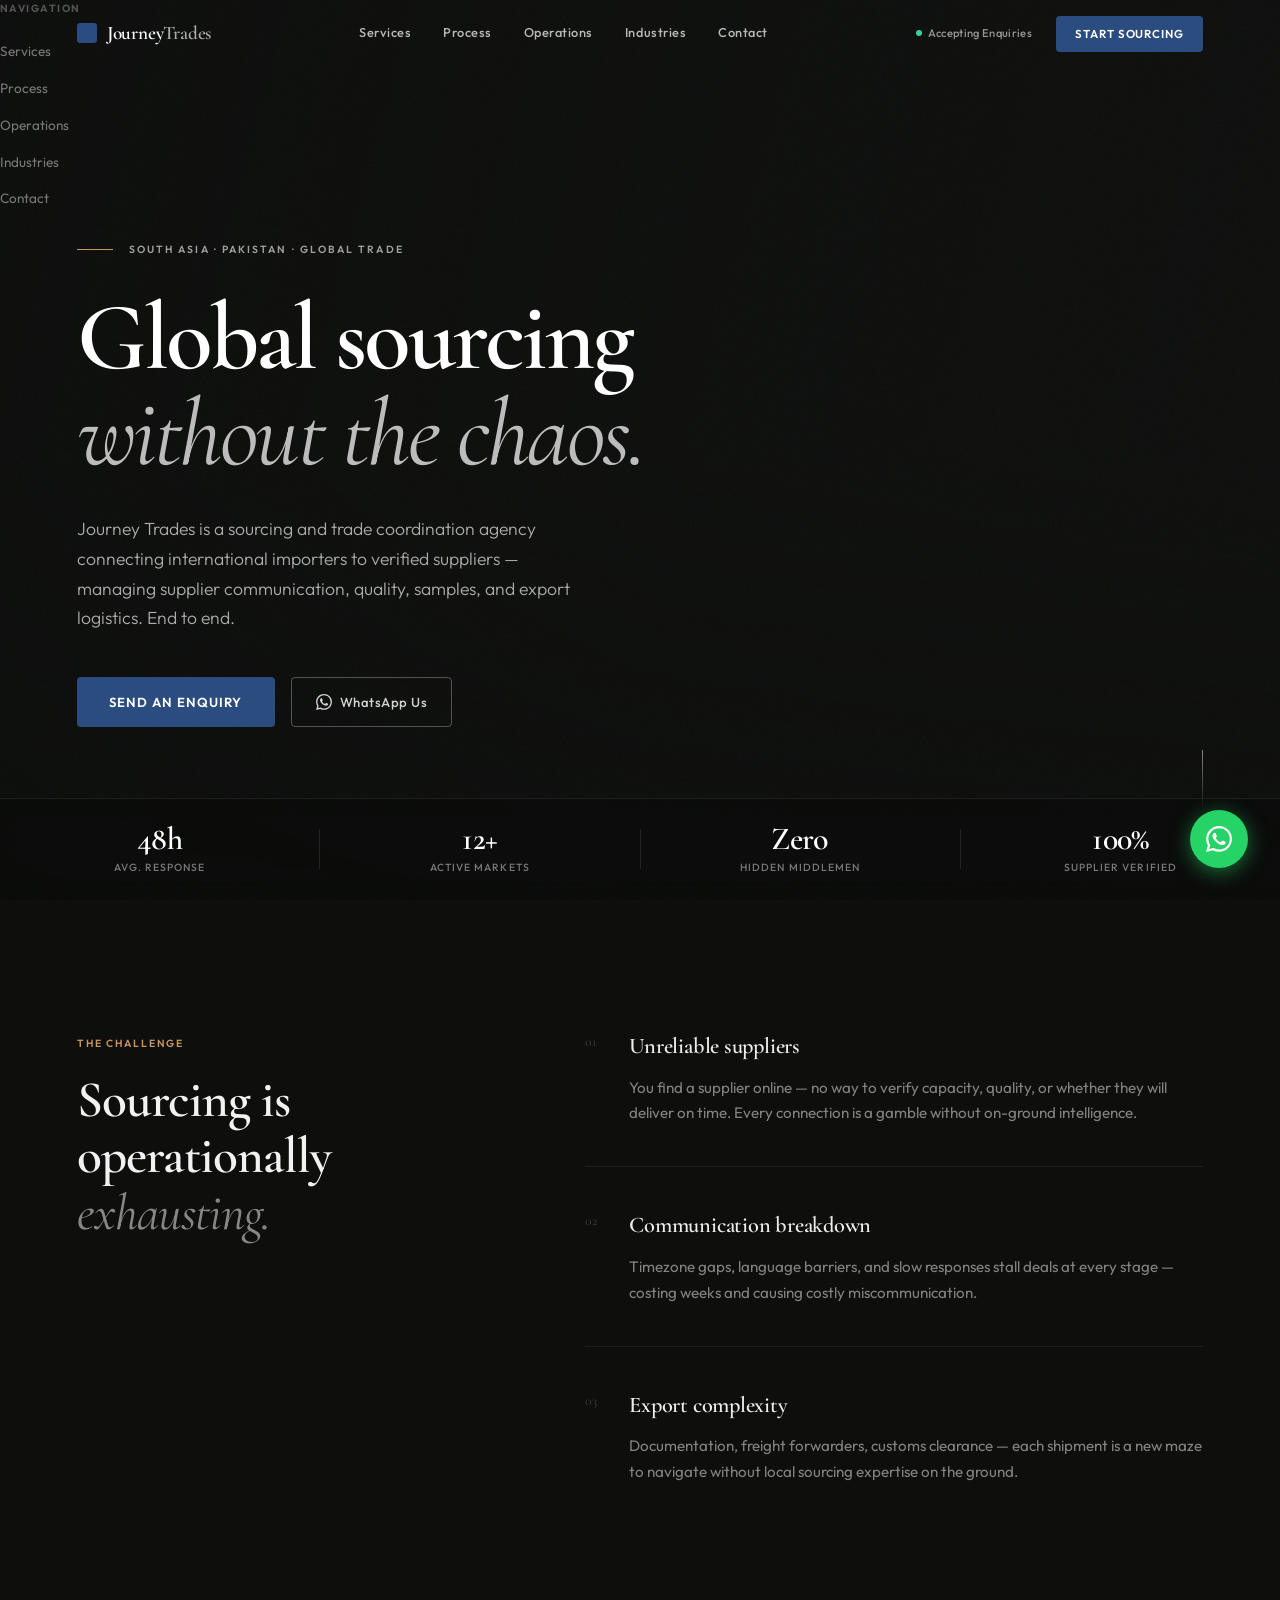
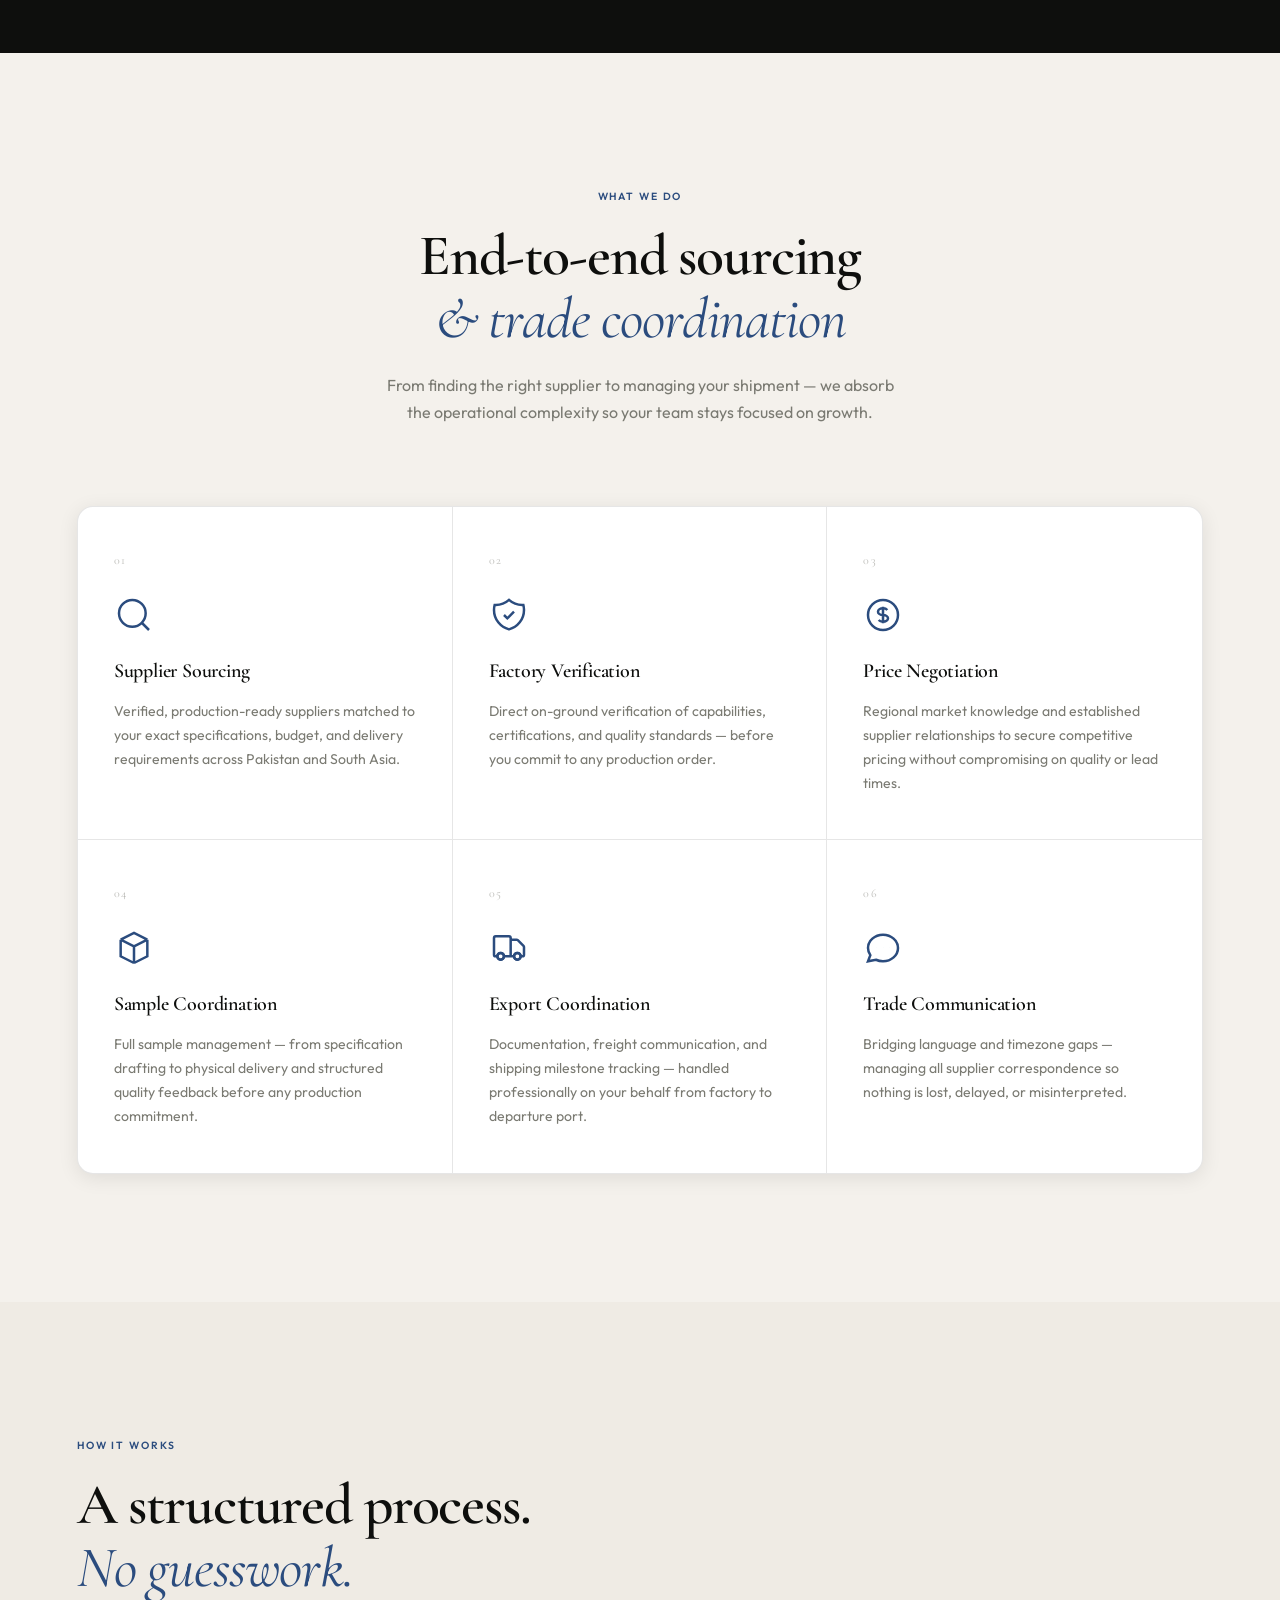
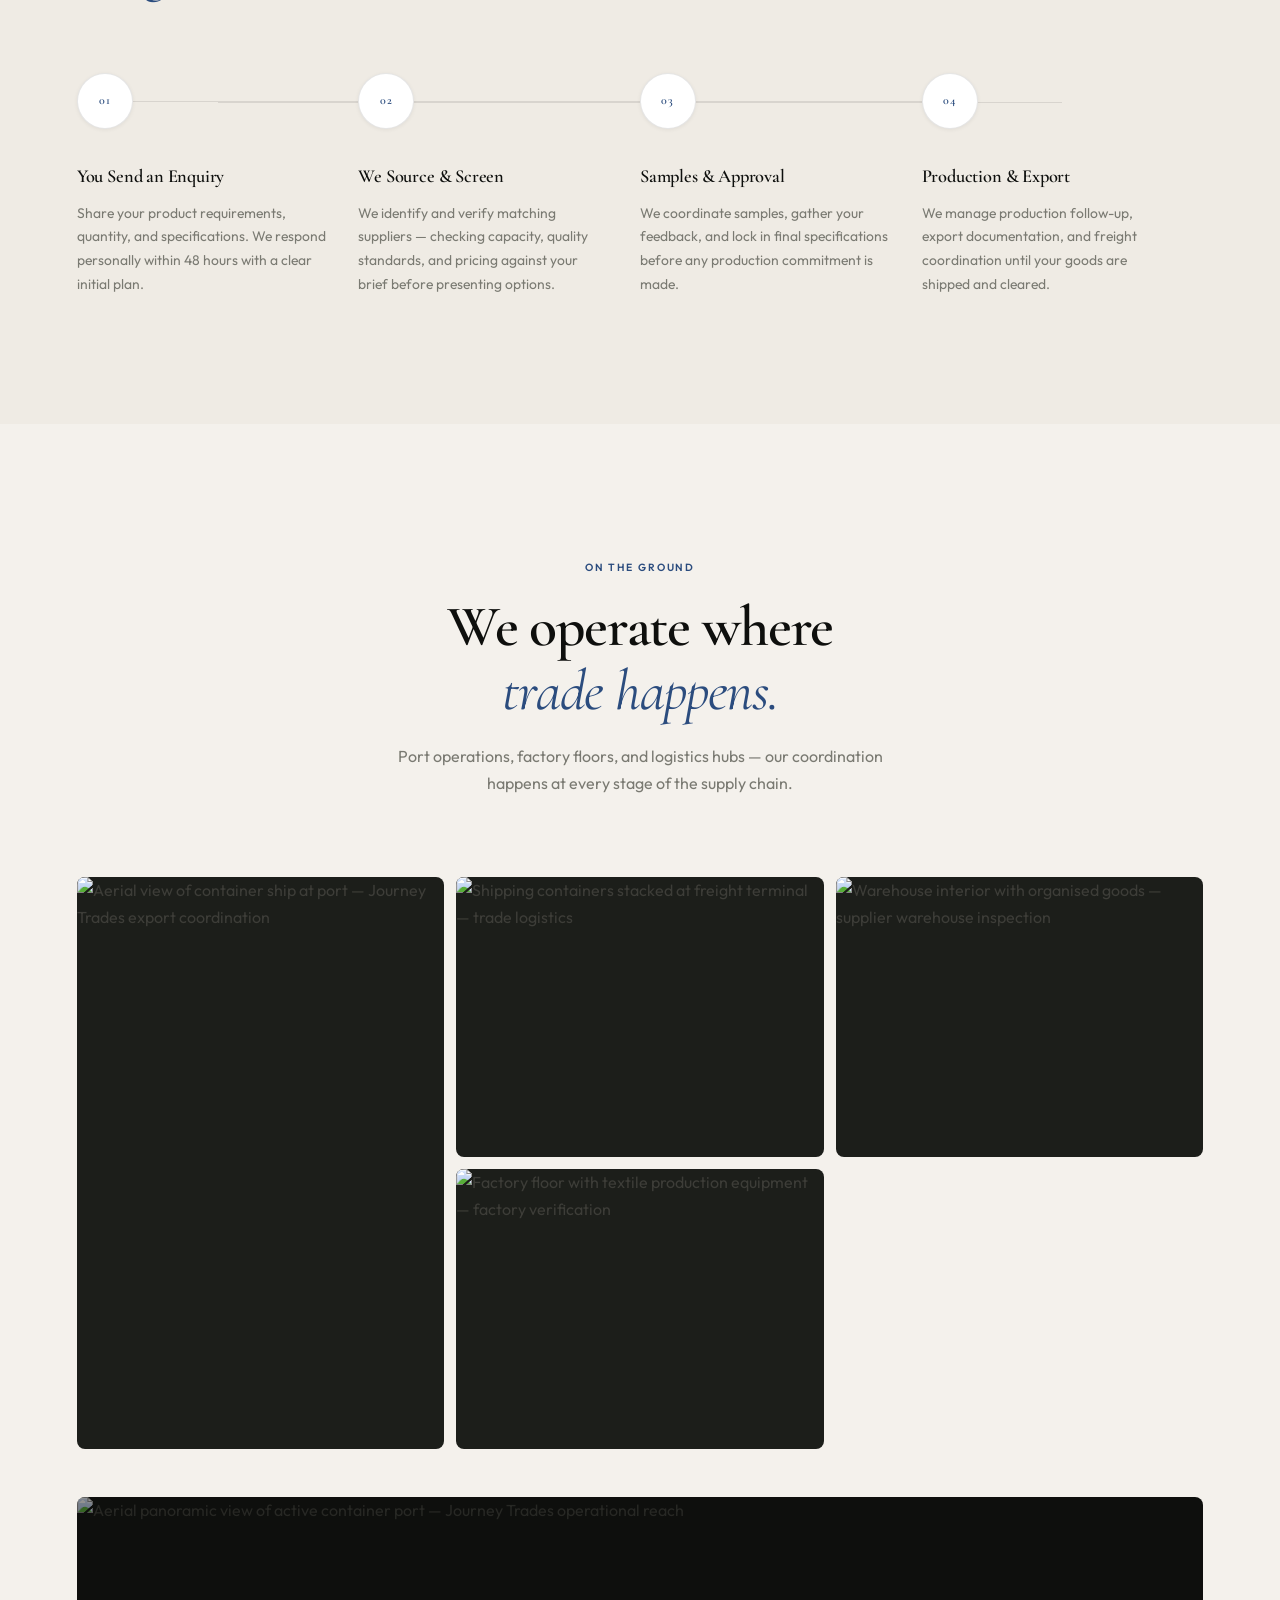
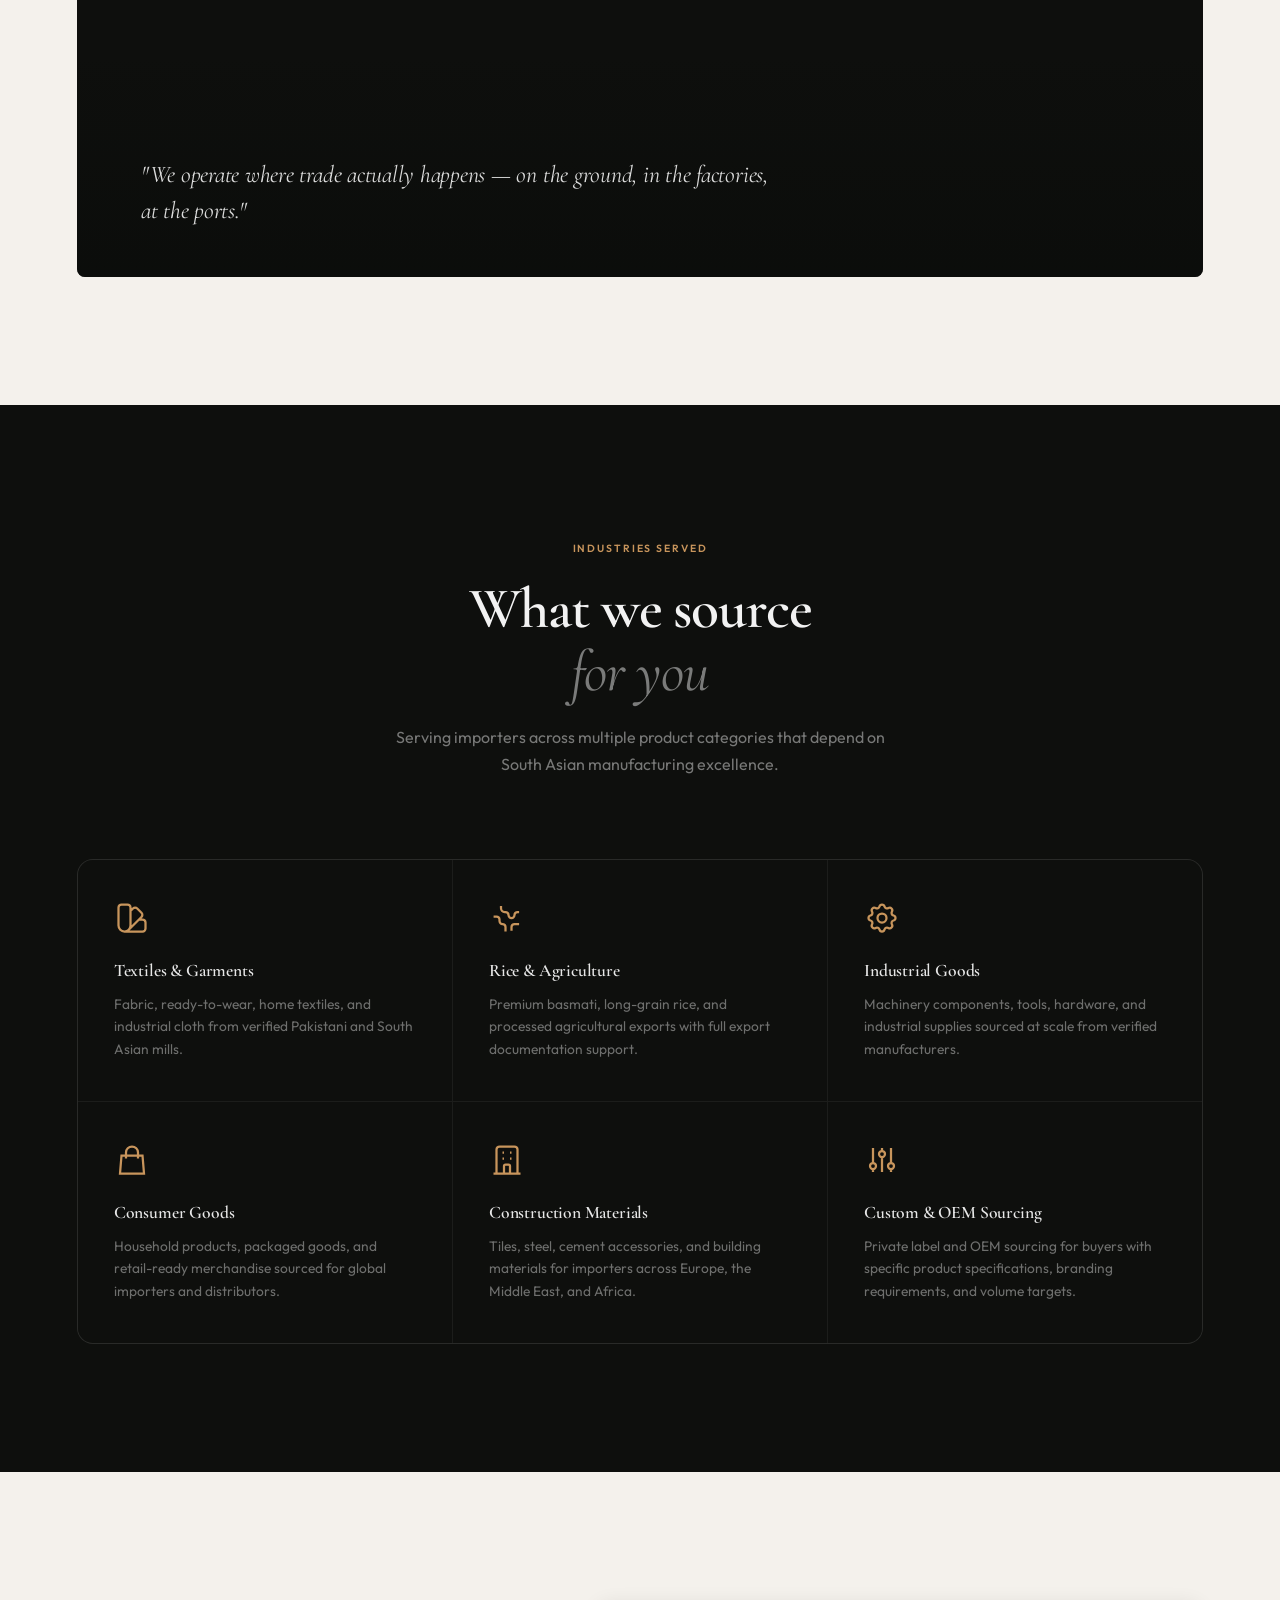
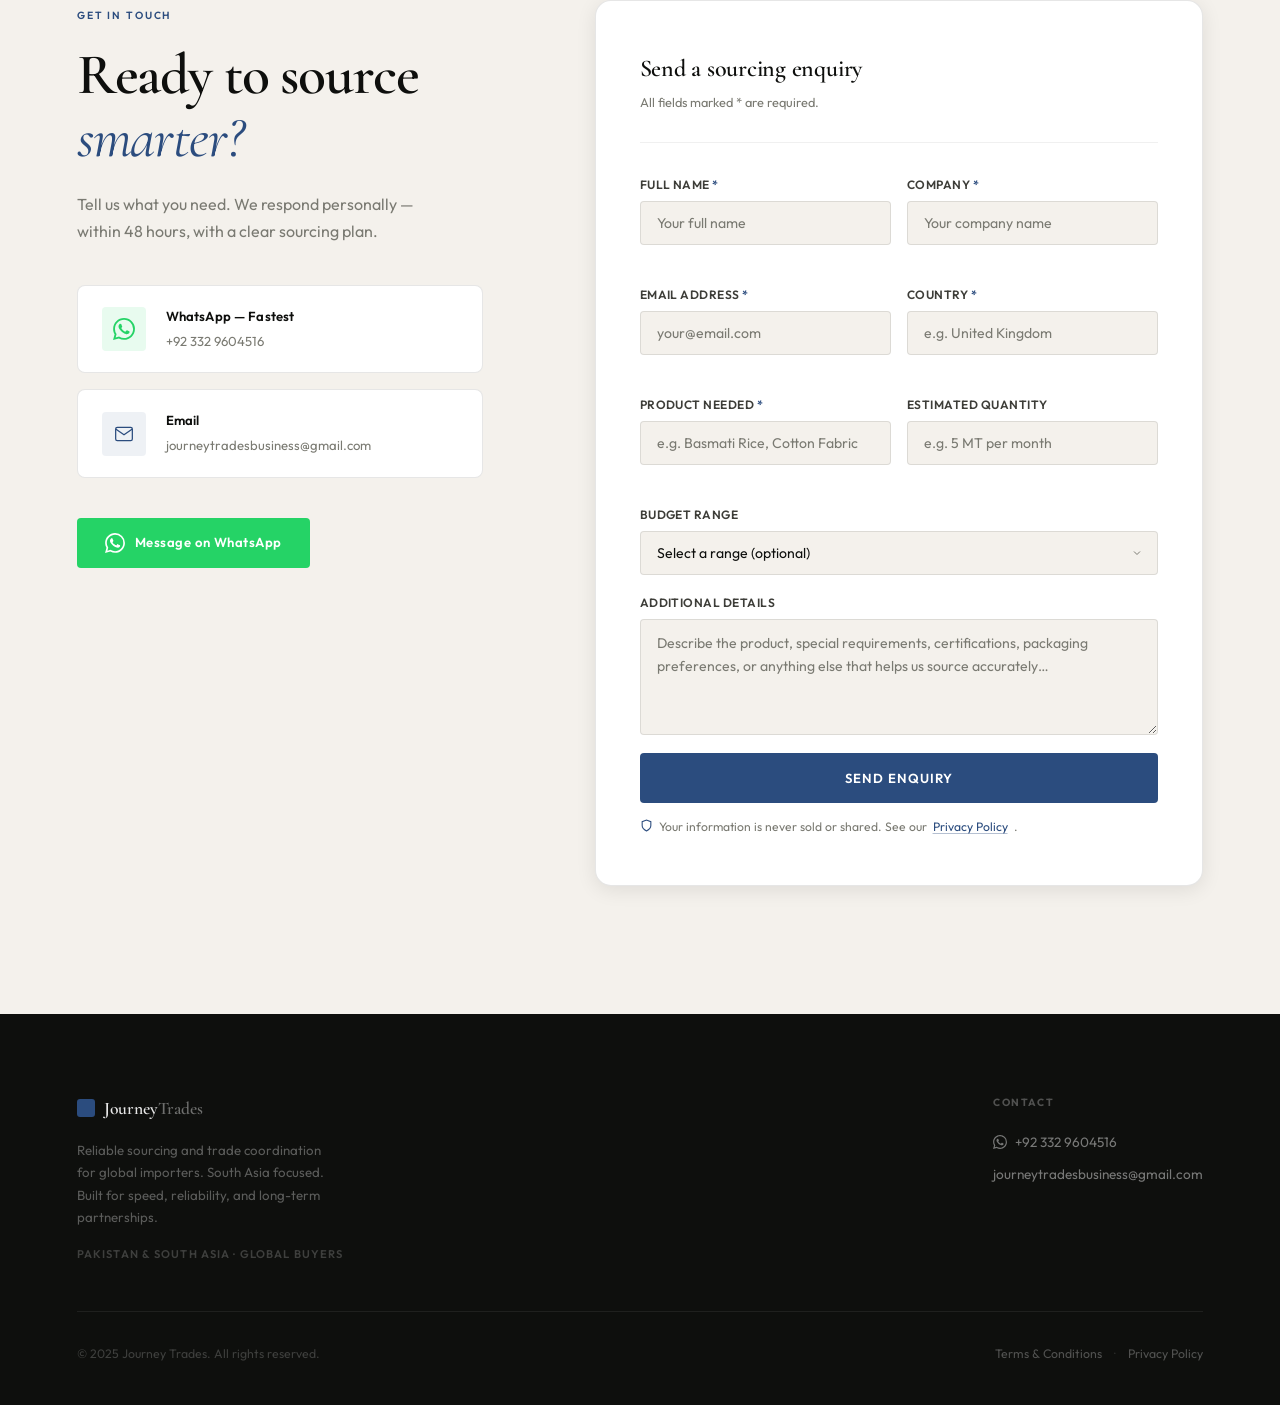
==== index.html @ 4850a446 "Add files via upload" ====
<!DOCTYPE html>
<html lang="en">
<head>
  <meta charset="UTF-8">
  <meta name="viewport" content="width=device-width, initial-scale=1.0">
  <title>Journey Trades — Sourcing Agency | Pakistan &amp; South Asia</title>
  <meta name="description" content="Journey Trades is a professional sourcing and trade coordination agency specialising in Pakistan and South Asia. We help global importers find verified suppliers, manage trade communication, coordinate samples, and handle export logistics — end to end.">
  <meta name="keywords" content="sourcing agency Pakistan, supplier verification South Asia, trade coordination, procurement support, export assistance, import sourcing, supplier sourcing, factory verification, Pakistan exports">
  <meta name="robots" content="index, follow, max-snippet:-1, max-image-preview:large">
  <meta name="author" content="Journey Trades">
  <link rel="canonical" href="https://journeytrades.com/">
  <link rel="icon" type="image/x-icon" href="./assets/favicon/favicon.ico">
  <link rel="icon" type="image/png" sizes="32x32" href="./assets/favicon/favicon-32x32.png">
  <link rel="icon" type="image/png" sizes="16x16" href="./assets/favicon/favicon-16x16.png">
  <link rel="apple-touch-icon" sizes="180x180" href="./assets/favicon/apple-touch-icon.png">
  <link rel="manifest" href="./assets/favicon/site.webmanifest">
  <meta name="theme-color" content="#0E0F0D">
  <meta property="og:type" content="website">
  <meta property="og:site_name" content="Journey Trades">
  <meta property="og:title" content="Journey Trades — Global Sourcing & Trade Coordination Agency">
  <meta property="og:description" content="Verified suppliers. Managed communication. Export coordination. Journey Trades handles the operational complexity of South Asia sourcing so your business stays focused.">
  <meta property="og:url" content="https://journeytrades.com/">
  <meta property="og:image" content="https://journeytrades.com/assets/images/og-image.jpg">
  <meta property="og:image:width" content="1200">
  <meta property="og:image:height" content="630">
  <meta property="og:image:alt" content="Journey Trades — Sourcing and Trade Coordination Agency">
  <meta property="og:locale" content="en_GB">
  <meta name="twitter:card" content="summary_large_image">
  <meta name="twitter:site" content="@journeytrades">
  <meta name="twitter:title" content="Journey Trades — Global Sourcing & Trade Coordination Agency">
  <meta name="twitter:description" content="Verified suppliers. Managed communication. Export coordination. We handle the sourcing complexity so you stay focused.">
  <meta name="twitter:image" content="https://journeytrades.com/assets/images/og-image.jpg">
  <meta name="twitter:image:alt" content="Journey Trades — Sourcing Agency">
  <link rel="preconnect" href="https://fonts.googleapis.com">
  <link rel="preconnect" href="https://fonts.gstatic.com" crossorigin>
  <link href="https://fonts.googleapis.com/css2?family=Cormorant+Garamond:ital,wght@0,400;0,500;0,600;0,700;1,400;1,500&family=Outfit:wght@300;400;500;600;700&display=swap" rel="stylesheet">
  <!-- ?v=2 bypasses Vercel CDN cache and all browser cache — REQUIRED after fixing CSS/JS -->
  <link rel="stylesheet" href="./style.css?v=2">

  <script type="application/ld+json">
  {
    "@context": "https://schema.org",
    "@graph": [
      {
        "@type": "Organization",
        "@id": "https://journeytrades.com/#organization",
        "name": "Journey Trades",
        "alternateName": "Journey Trades Sourcing Agency",
        "url": "https://journeytrades.com",
        "logo": {
          "@type": "ImageObject",
          "url": "https://journeytrades.com/assets/favicon/android-chrome-512x512.png",
          "width": 512,
          "height": 512
        },
        "description": "Journey Trades is a professional sourcing and trade coordination agency based in Pakistan, helping international importers connect with verified suppliers across South Asia. We manage supplier communication, sample coordination, price negotiation, and export logistics.",
        "email": "journeytradesbusiness@gmail.com",
        "telephone": "+923329604516",
        "contactPoint": [
          {
            "@type": "ContactPoint",
            "telephone": "+923329604516",
            "contactType": "customer service",
            "availableLanguage": ["English", "Urdu"],
            "contactOption": "WhatsApp"
          },
          {
            "@type": "ContactPoint",
            "email": "journeytradesbusiness@gmail.com",
            "contactType": "customer service",
            "availableLanguage": ["English"]
          }
        ],
        "areaServed": [
          { "@type": "Country", "name": "Pakistan" },
          { "@type": "AdministrativeArea", "name": "South Asia" },
          { "@type": "AdministrativeArea", "name": "Global" }
        ],
        "sameAs": []
      },
      {
        "@type": "ProfessionalService",
        "@id": "https://journeytrades.com/#business",
        "name": "Journey Trades",
        "url": "https://journeytrades.com",
        "description": "Sourcing and trade coordination agency specialising in Pakistan and South Asia supplier connections for international importers.",
        "priceRange": "Contact for pricing",
        "email": "journeytradesbusiness@gmail.com",
        "telephone": "+923329604516",
        "parentOrganization": { "@id": "https://journeytrades.com/#organization" },
        "hasOfferCatalog": {
          "@type": "OfferCatalog",
          "name": "Sourcing & Trade Coordination Services",
          "itemListElement": [
            { "@type": "Offer", "itemOffered": { "@type": "Service", "name": "Supplier Sourcing", "description": "Identifying and connecting clients with verified, production-ready suppliers in South Asia matched to exact specifications, budget, and delivery requirements." } },
            { "@type": "Offer", "itemOffered": { "@type": "Service", "name": "Factory Verification", "description": "Direct on-ground verification of supplier capabilities, certifications, and quality standards before clients commit to a purchase." } },
            { "@type": "Offer", "itemOffered": { "@type": "Service", "name": "Price Negotiation", "description": "Regional market knowledge and supplier relationships to secure competitive pricing without compromising quality." } },
            { "@type": "Offer", "itemOffered": { "@type": "Service", "name": "Sample Coordination", "description": "Full sample management from specification drafting to physical delivery and quality feedback." } },
            { "@type": "Offer", "itemOffered": { "@type": "Service", "name": "Export Coordination", "description": "Documentation, freight communication, and shipping milestone tracking handled on behalf of clients." } },
            { "@type": "Offer", "itemOffered": { "@type": "Service", "name": "Trade Communication Management", "description": "Bridging language and timezone gaps by managing all supplier communication so nothing is lost or delayed." } }
          ]
        }
      },
      {
        "@type": "WebSite",
        "@id": "https://journeytrades.com/#website",
        "name": "Journey Trades",
        "url": "https://journeytrades.com",
        "description": "Journey Trades — Sourcing and trade coordination agency for global importers. Pakistan and South Asia specialist.",
        "publisher": { "@id": "https://journeytrades.com/#organization" },
        "inLanguage": "en-GB",
        "potentialAction": { "@type": "SearchAction", "target": "https://journeytrades.com/#contact" }
      }
    ]
  }
  </script>

</head>
<body>

<nav id="main-nav" role="navigation" aria-label="Main navigation">
  <div class="nav-inner">
    <a href="./" class="nav-logo" aria-label="Journey Trades — home">
      <div class="nav-logo-mark" aria-hidden="true"></div>
      <span class="nav-logo-text">Journey<em>Trades</em></span>
    </a>
    <ul class="nav-links" role="list">
      <li><a href="#services">Services</a></li>
      <li><a href="#process">Process</a></li>
      <li><a href="#operations">Operations</a></li>
      <li><a href="#industries">Industries</a></li>
      <li><a href="#contact">Contact</a></li>
    </ul>
    <div class="nav-right">
      <span class="nav-badge" aria-hidden="true">
        <span class="nav-badge-dot"></span>
        Accepting Enquiries
      </span>
      <a href="#contact" class="nav-cta">Start Sourcing</a>
    </div>
    <button type="button" class="hamburger" id="hamburger" aria-label="Toggle navigation menu" aria-expanded="false" aria-controls="mobile-nav">
      <span></span>
      <span></span>
    </button>
  </div>
</nav>

<div class="mobile-nav" id="mobile-nav" aria-hidden="true" role="dialog" aria-label="Mobile navigation menu">
  <div class="mobile-nav-inner">
    <a href="#services">Services</a>
    <a href="#process">Process</a>
    <a href="#operations">Operations</a>
    <a href="#industries">Industries</a>
    <a href="#contact">Contact</a>
    <a href="#contact" class="mobile-nav-cta">Start Sourcing →</a>
  </div>
</div>


<section class="hero" id="hero" aria-label="Journey Trades — Global Sourcing Agency">
  <div class="hero-slideshow" aria-hidden="true">
    <div class="hero-slide active" data-src="./assets/images/hero-port.jpg"></div>
    <div class="hero-slide" data-src="./assets/images/hero-containers.jpg"></div>
    <div class="hero-slide" data-src="./assets/images/hero-factory.jpg"></div>
  </div>
  <div class="hero-overlay" aria-hidden="true"></div>
  <div class="hero-grain" aria-hidden="true"></div>
  <div class="hero-content">
    <div class="hero-eyebrow">
      <span class="hero-eyebrow-line" aria-hidden="true"></span>
      <span>South Asia · Pakistan · Global Trade</span>
    </div>
    <h1 class="hero-heading">
      Global sourcing<br>
      <em>without the chaos.</em>
    </h1>
    <p class="hero-sub">
      Journey Trades is a sourcing and trade coordination agency connecting international importers to verified suppliers — managing supplier communication, quality, samples, and export logistics. End to end.
    </p>
    <div class="hero-actions">
      <a href="#contact" class="btn-primary">Send an Enquiry</a>
      <a href="https://wa.me/923329604516" class="btn-ghost" target="_blank" rel="noopener noreferrer" aria-label="Contact Journey Trades on WhatsApp">
        <svg width="16" height="16" viewBox="0 0 24 24" fill="currentColor" aria-hidden="true"><path d="M17.472 14.382c-.297-.149-1.758-.867-2.03-.967-.273-.099-.471-.148-.67.15-.197.297-.767.966-.94 1.164-.173.199-.347.223-.644.075-.297-.15-1.255-.463-2.39-1.475-.883-.788-1.48-1.761-1.653-2.059-.173-.297-.018-.458.13-.606.134-.133.298-.347.446-.52.149-.174.198-.298.298-.497.099-.198.05-.371-.025-.52-.075-.149-.669-1.612-.916-2.207-.242-.579-.487-.5-.669-.51-.173-.008-.371-.01-.57-.01-.198 0-.52.074-.792.372-.272.297-1.04 1.016-1.04 2.479 0 1.462 1.065 2.875 1.213 3.074.149.198 2.096 3.2 5.077 4.487.709.306 1.262.489 1.694.625.712.227 1.36.195 1.871.118.571-.085 1.758-.719 2.006-1.413.248-.694.248-1.289.173-1.413-.074-.124-.272-.198-.57-.347m-5.421 7.403h-.004a9.87 9.87 0 01-5.031-1.378l-.361-.214-3.741.982.998-3.648-.235-.374a9.86 9.86 0 01-1.51-5.26c.001-5.45 4.436-9.884 9.888-9.884 2.64 0 5.122 1.03 6.988 2.898a9.825 9.825 0 012.893 6.994c-.003 5.45-4.437 9.884-9.885 9.884m8.413-18.297A11.815 11.815 0 0012.05 0C5.495 0 .16 5.335.157 11.892c0 2.096.547 4.142 1.588 5.945L.057 24l6.305-1.654a11.882 11.882 0 005.683 1.448h.005c6.554 0 11.89-5.335 11.893-11.893a11.821 11.821 0 00-3.48-8.413z"/></svg>
        WhatsApp Us
      </a>
    </div>
  </div>
  <div class="hero-metrics" aria-label="Key performance indicators">
    <div class="hero-metric">
      <span class="hero-metric-num">48h</span>
      <span class="hero-metric-label">Avg. Response</span>
    </div>
    <div class="hero-metric-div" aria-hidden="true"></div>
    <div class="hero-metric">
      <span class="hero-metric-num">12+</span>
      <span class="hero-metric-label">Active Markets</span>
    </div>
    <div class="hero-metric-div" aria-hidden="true"></div>
    <div class="hero-metric">
      <span class="hero-metric-num">Zero</span>
      <span class="hero-metric-label">Hidden Middlemen</span>
    </div>
    <div class="hero-metric-div" aria-hidden="true"></div>
    <div class="hero-metric">
      <span class="hero-metric-num">100%</span>
      <span class="hero-metric-label">Supplier Verified</span>
    </div>
  </div>
  <div class="hero-scroll" aria-hidden="true">
    <span class="hero-scroll-line"></span>
  </div>
</section>


<section class="problem" id="problem" aria-labelledby="problem-heading">
  <div class="problem-inner">
    <div class="problem-left reveal">
      <span class="section-tag">The Challenge</span>
      <h2 id="problem-heading" class="section-heading">Sourcing is<br>operationally<br><em>exhausting.</em></h2>
    </div>
    <div class="problem-right">
      <div class="problem-item reveal">
        <div class="problem-num" aria-hidden="true">01</div>
        <div class="problem-text">
          <h3>Unreliable suppliers</h3>
          <p>You find a supplier online — no way to verify capacity, quality, or whether they will deliver on time. Every connection is a gamble without on-ground intelligence.</p>
        </div>
      </div>
      <div class="problem-item reveal">
        <div class="problem-num" aria-hidden="true">02</div>
        <div class="problem-text">
          <h3>Communication breakdown</h3>
          <p>Timezone gaps, language barriers, and slow responses stall deals at every stage — costing weeks and causing costly miscommunication.</p>
        </div>
      </div>
      <div class="problem-item reveal">
        <div class="problem-num" aria-hidden="true">03</div>
        <div class="problem-text">
          <h3>Export complexity</h3>
          <p>Documentation, freight forwarders, customs clearance — each shipment is a new maze to navigate without local sourcing expertise on the ground.</p>
        </div>
      </div>
    </div>
  </div>
</section>


<section class="services" id="services" aria-labelledby="services-heading">
  <div class="section-head reveal">
    <span class="section-tag">What We Do</span>
    <h2 id="services-heading" class="section-heading">End-to-end sourcing<br><em>&amp; trade coordination</em></h2>
    <p class="section-sub">From finding the right supplier to managing your shipment — we absorb the operational complexity so your team stays focused on growth.</p>
  </div>
  <div class="services-grid">
    <article class="service-card reveal">
      <div class="service-card-num" aria-hidden="true">01</div>
      <div class="service-icon" aria-hidden="true"><svg viewBox="0 0 24 24" fill="none" stroke="currentColor" stroke-width="1.5" aria-hidden="true"><circle cx="11" cy="11" r="8"/><path d="m21 21-4.35-4.35"/></svg></div>
      <h3>Supplier Sourcing</h3>
      <p>Verified, production-ready suppliers matched to your exact specifications, budget, and delivery requirements across Pakistan and South Asia.</p>
    </article>
    <article class="service-card reveal">
      <div class="service-card-num" aria-hidden="true">02</div>
      <div class="service-icon" aria-hidden="true"><svg viewBox="0 0 24 24" fill="none" stroke="currentColor" stroke-width="1.5" aria-hidden="true"><path d="M9 12l2 2 4-4m5.618-4.016A11.955 11.955 0 0112 2.944a11.955 11.955 0 01-8.618 3.04A12.02 12.02 0 003 9c0 5.591 3.824 10.29 9 11.622 5.176-1.332 9-6.03 9-11.622 0-1.042-.133-2.052-.382-3.016z"/></svg></div>
      <h3>Factory Verification</h3>
      <p>Direct on-ground verification of capabilities, certifications, and quality standards — before you commit to any production order.</p>
    </article>
    <article class="service-card reveal">
      <div class="service-card-num" aria-hidden="true">03</div>
      <div class="service-icon" aria-hidden="true"><svg viewBox="0 0 24 24" fill="none" stroke="currentColor" stroke-width="1.5" aria-hidden="true"><path d="M12 8c-1.657 0-3 .895-3 2s1.343 2 3 2 3 .895 3 2-1.343 2-3 2m0-8c1.11 0 2.08.402 2.599 1M12 8V7m0 1v8m0 0v1m0-1c-1.11 0-2.08-.402-2.599-1M21 12a9 9 0 11-18 0 9 9 0 0118 0z"/></svg></div>
      <h3>Price Negotiation</h3>
      <p>Regional market knowledge and established supplier relationships to secure competitive pricing without compromising on quality or lead times.</p>
    </article>
    <article class="service-card reveal">
      <div class="service-card-num" aria-hidden="true">04</div>
      <div class="service-icon" aria-hidden="true"><svg viewBox="0 0 24 24" fill="none" stroke="currentColor" stroke-width="1.5" aria-hidden="true"><path d="M20 7l-8-4-8 4m16 0l-8 4m8-4v10l-8 4m0-10L4 7m8 4v10M4 7v10l8 4"/></svg></div>
      <h3>Sample Coordination</h3>
      <p>Full sample management — from specification drafting to physical delivery and structured quality feedback before any production commitment.</p>
    </article>
    <article class="service-card reveal">
      <div class="service-card-num" aria-hidden="true">05</div>
      <div class="service-icon" aria-hidden="true"><svg viewBox="0 0 24 24" fill="none" stroke="currentColor" stroke-width="1.5" aria-hidden="true"><path d="M9 17a2 2 0 11-4 0 2 2 0 014 0zM19 17a2 2 0 11-4 0 2 2 0 014 0z"/><path d="M13 16V6a1 1 0 00-1-1H4a1 1 0 00-1 1v10a1 1 0 001 1h1m8-1a1 1 0 01-1 1H9m4-1V8a1 1 0 011-1h2.586a1 1 0 01.707.293l3.414 3.414a1 1 0 01.293.707V16a1 1 0 01-1 1h-1m-6-1a1 1 0 001 1h1M5 17a2 2 0 104 0m-4 0a2 2 0 114 0m6 0a2 2 0 104 0m-4 0a2 2 0 114 0"/></svg></div>
      <h3>Export Coordination</h3>
      <p>Documentation, freight communication, and shipping milestone tracking — handled professionally on your behalf from factory to departure port.</p>
    </article>
    <article class="service-card reveal">
      <div class="service-card-num" aria-hidden="true">06</div>
      <div class="service-icon" aria-hidden="true"><svg viewBox="0 0 24 24" fill="none" stroke="currentColor" stroke-width="1.5" aria-hidden="true"><path d="M8 12h.01M12 12h.01M16 12h.01M21 12c0 4.418-4.03 8-9 8a9.863 9.863 0 01-4.255-.949L3 20l1.395-3.72C3.512 15.042 3 13.574 3 12c0-4.418 4.03-8 9-8s9 3.582 9 8z"/></svg></div>
      <h3>Trade Communication</h3>
      <p>Bridging language and timezone gaps — managing all supplier correspondence so nothing is lost, delayed, or misinterpreted.</p>
    </article>
  </div>
</section>


<section class="process" id="process" aria-labelledby="process-heading">
  <div class="process-inner">
    <div class="section-head reveal">
      <span class="section-tag">How It Works</span>
      <h2 id="process-heading" class="section-heading">A structured process.<br><em>No guesswork.</em></h2>
    </div>
    <div class="process-steps">
      <div class="process-step reveal">
        <div class="process-step-num" aria-hidden="true">01</div>
        <div class="process-step-line" aria-hidden="true"></div>
        <h3>You Send an Enquiry</h3>
        <p>Share your product requirements, quantity, and specifications. We respond personally within 48 hours with a clear initial plan.</p>
      </div>
      <div class="process-step reveal">
        <div class="process-step-num" aria-hidden="true">02</div>
        <div class="process-step-line" aria-hidden="true"></div>
        <h3>We Source &amp; Screen</h3>
        <p>We identify and verify matching suppliers — checking capacity, quality standards, and pricing against your brief before presenting options.</p>
      </div>
      <div class="process-step reveal">
        <div class="process-step-num" aria-hidden="true">03</div>
        <div class="process-step-line" aria-hidden="true"></div>
        <h3>Samples &amp; Approval</h3>
        <p>We coordinate samples, gather your feedback, and lock in final specifications before any production commitment is made.</p>
      </div>
      <div class="process-step reveal">
        <div class="process-step-num" aria-hidden="true">04</div>
        <div class="process-step-line" aria-hidden="true"></div>
        <h3>Production &amp; Export</h3>
        <p>We manage production follow-up, export documentation, and freight coordination until your goods are shipped and cleared.</p>
      </div>
    </div>
  </div>
</section>


<section class="operations" id="operations" aria-labelledby="operations-heading">
  <div class="section-head reveal">
    <span class="section-tag">On the Ground</span>
    <h2 id="operations-heading" class="section-heading">We operate where<br><em>trade happens.</em></h2>
    <p class="section-sub">Port operations, factory floors, and logistics hubs — our coordination happens at every stage of the supply chain.</p>
  </div>
  <div class="gallery-grid">
    <div class="gallery-item gallery-tall">
      <img src="./assets/images/ops-port.jpg" alt="Aerial view of container ship at port — Journey Trades export coordination" loading="lazy" width="600" height="840">
      <div class="gallery-caption">Port Operations</div>
    </div>
    <div class="gallery-item">
      <img src="./assets/images/ops-containers.jpg" alt="Shipping containers stacked at freight terminal — trade logistics" loading="lazy" width="600" height="420">
      <div class="gallery-caption">Freight &amp; Containers</div>
    </div>
    <div class="gallery-item">
      <img src="./assets/images/ops-warehouse.jpg" alt="Warehouse interior with organised goods — supplier warehouse inspection" loading="lazy" width="600" height="420">
      <div class="gallery-caption">Warehouse &amp; Storage</div>
    </div>
    <div class="gallery-item">
      <img src="./assets/images/ops-factory-floor.jpg" alt="Factory floor with textile production equipment — factory verification" loading="lazy" width="600" height="420">
      <div class="gallery-caption">Factory Inspection</div>
    </div>
  </div>
  <div class="gallery-strip reveal">
    <img src="./assets/images/strip-port-wide.jpg" alt="Aerial panoramic view of active container port — Journey Trades operational reach" loading="lazy" width="1600" height="480">
    <div class="gallery-strip-overlay">
      <blockquote>"We operate where trade actually happens — on the ground, in the factories, at the ports."</blockquote>
    </div>
  </div>
</section>


<section class="industries" id="industries" aria-labelledby="industries-heading">
  <div class="section-head reveal">
    <span class="section-tag">Industries Served</span>
    <h2 id="industries-heading" class="section-heading">What we source<br><em>for you</em></h2>
    <p class="section-sub">Serving importers across multiple product categories that depend on South Asian manufacturing excellence.</p>
  </div>
  <div class="industries-grid">
    <div class="industry-item reveal">
      <div class="industry-icon" aria-hidden="true"><svg viewBox="0 0 24 24" fill="none" stroke="currentColor" stroke-width="1.5"><path d="M7 21a4 4 0 01-4-4V5a2 2 0 012-2h4a2 2 0 012 2v12a4 4 0 01-4 4zm0 0h12a2 2 0 002-2v-4a2 2 0 00-2-2h-2.343M11 7.343l1.657-1.657a2 2 0 012.828 0l2.829 2.829a2 2 0 010 2.828l-8.486 8.485M7 17h.01"/></svg></div>
      <h4>Textiles &amp; Garments</h4>
      <p>Fabric, ready-to-wear, home textiles, and industrial cloth from verified Pakistani and South Asian mills.</p>
    </div>
    <div class="industry-item reveal">
      <div class="industry-icon" aria-hidden="true"><svg viewBox="0 0 24 24" fill="none" stroke="currentColor" stroke-width="1.5"><path d="M3.055 11H5a2 2 0 012 2v1a2 2 0 002 2 2 2 0 012 2v2.945M8 3.935V5.5A2.5 2.5 0 0010.5 8h.5a2 2 0 012 2 2 2 0 104 0 2 2 0 012-2h1.064M15 20.488V18a2 2 0 012-2h3.064"/></svg></div>
      <h4>Rice &amp; Agriculture</h4>
      <p>Premium basmati, long-grain rice, and processed agricultural exports with full export documentation support.</p>
    </div>
    <div class="industry-item reveal">
      <div class="industry-icon" aria-hidden="true"><svg viewBox="0 0 24 24" fill="none" stroke="currentColor" stroke-width="1.5"><path d="M10.325 4.317c.426-1.756 2.924-1.756 3.35 0a1.724 1.724 0 002.573 1.066c1.543-.94 3.31.826 2.37 2.37a1.724 1.724 0 001.065 2.572c1.756.426 1.756 2.924 0 3.35a1.724 1.724 0 00-1.066 2.573c.94 1.543-.826 3.31-2.37 2.37a1.724 1.724 0 00-2.572 1.065c-.426 1.756-2.924 1.756-3.35 0a1.724 1.724 0 00-2.573-1.066c-1.543.94-3.31-.826-2.37-2.37a1.724 1.724 0 00-1.065-2.572c-1.756-.426-1.756-2.924 0-3.35a1.724 1.724 0 001.066-2.573c-.94-1.543.826-3.31 2.37-2.37.996.608 2.296.07 2.572-1.065z"/><circle cx="12" cy="12" r="3"/></svg></div>
      <h4>Industrial Goods</h4>
      <p>Machinery components, tools, hardware, and industrial supplies sourced at scale from verified manufacturers.</p>
    </div>
    <div class="industry-item reveal">
      <div class="industry-icon" aria-hidden="true"><svg viewBox="0 0 24 24" fill="none" stroke="currentColor" stroke-width="1.5"><path d="M16 11V7a4 4 0 00-8 0v4M5 9h14l1 12H4L5 9z"/></svg></div>
      <h4>Consumer Goods</h4>
      <p>Household products, packaged goods, and retail-ready merchandise sourced for global importers and distributors.</p>
    </div>
    <div class="industry-item reveal">
      <div class="industry-icon" aria-hidden="true"><svg viewBox="0 0 24 24" fill="none" stroke="currentColor" stroke-width="1.5"><path d="M19 21V5a2 2 0 00-2-2H7a2 2 0 00-2 2v16m14 0h2m-2 0h-5m-9 0H3m2 0h5M9 7h1m-1 4h1m4-4h1m-1 4h1m-5 10v-5a1 1 0 011-1h2a1 1 0 011 1v5m-4 0h4"/></svg></div>
      <h4>Construction Materials</h4>
      <p>Tiles, steel, cement accessories, and building materials for importers across Europe, the Middle East, and Africa.</p>
    </div>
    <div class="industry-item reveal">
      <div class="industry-icon" aria-hidden="true"><svg viewBox="0 0 24 24" fill="none" stroke="currentColor" stroke-width="1.5"><path d="M12 6V4m0 2a2 2 0 100 4m0-4a2 2 0 110 4m-6 8a2 2 0 100-4m0 4a2 2 0 110-4m0 4v2m0-6V4m6 6v10m6-2a2 2 0 100-4m0 4a2 2 0 110-4m0 4v2m0-6V4"/></svg></div>
      <h4>Custom &amp; OEM Sourcing</h4>
      <p>Private label and OEM sourcing for buyers with specific product specifications, branding requirements, and volume targets.</p>
    </div>
  </div>
</section>


<section class="contact" id="contact" aria-labelledby="contact-heading">
  <div class="contact-inner">
    <div class="contact-left reveal">
      <span class="section-tag">Get in Touch</span>
      <h2 id="contact-heading" class="section-heading">Ready to source<br><em>smarter?</em></h2>
      <p class="section-sub">Tell us what you need. We respond personally — within 48 hours, with a clear sourcing plan.</p>
      <div class="contact-channels">
        <a href="https://wa.me/923329604516" class="contact-channel" target="_blank" rel="noopener noreferrer" aria-label="Contact Journey Trades via WhatsApp — +92 332 9604516">
          <div class="contact-channel-icon wa" aria-hidden="true">
            <svg viewBox="0 0 24 24" fill="#25D366"><path d="M17.472 14.382c-.297-.149-1.758-.867-2.03-.967-.273-.099-.471-.148-.67.15-.197.297-.767.966-.94 1.164-.173.199-.347.223-.644.075-.297-.15-1.255-.463-2.39-1.475-.883-.788-1.48-1.761-1.653-2.059-.173-.297-.018-.458.13-.606.134-.133.298-.347.446-.52.149-.174.198-.298.298-.497.099-.198.05-.371-.025-.52-.075-.149-.669-1.612-.916-2.207-.242-.579-.487-.5-.669-.51-.173-.008-.371-.01-.57-.01-.198 0-.52.074-.792.372-.272.297-1.04 1.016-1.04 2.479 0 1.462 1.065 2.875 1.213 3.074.149.198 2.096 3.2 5.077 4.487.709.306 1.262.489 1.694.625.712.227 1.36.195 1.871.118.571-.085 1.758-.719 2.006-1.413.248-.694.248-1.289.173-1.413-.074-.124-.272-.198-.57-.347m-5.421 7.403h-.004a9.87 9.87 0 01-5.031-1.378l-.361-.214-3.741.982.998-3.648-.235-.374a9.86 9.86 0 01-1.51-5.26c.001-5.45 4.436-9.884 9.888-9.884 2.64 0 5.122 1.03 6.988 2.898a9.825 9.825 0 012.893 6.994c-.003 5.45-4.437 9.884-9.885 9.884m8.413-18.297A11.815 11.815 0 0012.05 0C5.495 0 .16 5.335.157 11.892c0 2.096.547 4.142 1.588 5.945L.057 24l6.305-1.654a11.882 11.882 0 005.683 1.448h.005c6.554 0 11.89-5.335 11.893-11.893a11.821 11.821 0 00-3.48-8.413z"/></svg>
          </div>
          <div>
            <strong>WhatsApp — Fastest</strong>
            <span>+92 332 9604516</span>
          </div>
        </a>
        <a href="mailto:journeytradesbusiness@gmail.com" class="contact-channel" aria-label="Email Journey Trades at journeytradesbusiness@gmail.com">
          <div class="contact-channel-icon em" aria-hidden="true">
            <svg viewBox="0 0 24 24" fill="none" stroke="currentColor" stroke-width="1.5"><path d="M4 4h16c1.1 0 2 .9 2 2v12c0 1.1-.9 2-2 2H4c-1.1 0-2-.9-2-2V6c0-1.1.9-2 2-2z"/><polyline points="22,6 12,13 2,6"/></svg>
          </div>
          <div>
            <strong>Email</strong>
            <span>journeytradesbusiness@gmail.com</span>
          </div>
        </a>
      </div>
      <a href="https://wa.me/923329604516" class="btn-wa" target="_blank" rel="noopener noreferrer" aria-label="Message Journey Trades on WhatsApp">
        <svg width="20" height="20" viewBox="0 0 24 24" fill="#fff" aria-hidden="true"><path d="M17.472 14.382c-.297-.149-1.758-.867-2.03-.967-.273-.099-.471-.148-.67.15-.197.297-.767.966-.94 1.164-.173.199-.347.223-.644.075-.297-.15-1.255-.463-2.39-1.475-.883-.788-1.48-1.761-1.653-2.059-.173-.297-.018-.458.13-.606.134-.133.298-.347.446-.52.149-.174.198-.298.298-.497.099-.198.05-.371-.025-.52-.075-.149-.669-1.612-.916-2.207-.242-.579-.487-.5-.669-.51-.173-.008-.371-.01-.57-.01-.198 0-.52.074-.792.372-.272.297-1.04 1.016-1.04 2.479 0 1.462 1.065 2.875 1.213 3.074.149.198 2.096 3.2 5.077 4.487.709.306 1.262.489 1.694.625.712.227 1.36.195 1.871.118.571-.085 1.758-.719 2.006-1.413.248-.694.248-1.289.173-1.413-.074-.124-.272-.198-.57-.347m-5.421 7.403h-.004a9.87 9.87 0 01-5.031-1.378l-.361-.214-3.741.982.998-3.648-.235-.374a9.86 9.86 0 01-1.51-5.26c.001-5.45 4.436-9.884 9.888-9.884 2.64 0 5.122 1.03 6.988 2.898a9.825 9.825 0 012.893 6.994c-.003 5.45-4.437 9.884-9.885 9.884m8.413-18.297A11.815 11.815 0 0012.05 0C5.495 0 .16 5.335.157 11.892c0 2.096.547 4.142 1.588 5.945L.057 24l6.305-1.654a11.882 11.882 0 005.683 1.448h.005c6.554 0 11.89-5.335 11.893-11.893a11.821 11.821 0 00-3.48-8.413z"/></svg>
        Message on WhatsApp
      </a>
    </div>

    <div class="contact-form reveal">
      <div class="form-success" id="form-success" role="alert" aria-live="polite" aria-atomic="true">
        <svg width="32" height="32" viewBox="0 0 24 24" fill="none" stroke="#22c55e" stroke-width="2" aria-hidden="true"><path d="M9 12l2 2 4-4m6 2a9 9 0 11-18 0 9 9 0 0118 0z"/></svg>
        <div>
          <strong>Enquiry received.</strong>
          <span>We'll respond within 48 hours.</span>
        </div>
      </div>
      <form id="enquiry-form" action="https://formsubmit.co/journeytradesbusiness@gmail.com" method="POST" novalidate aria-label="Sourcing enquiry form">
        <input type="hidden" name="_subject" value="New Sourcing Enquiry — Journey Trades">
        <input type="hidden" name="_captcha" value="false">
        <input type="hidden" name="_template" value="table">
        <input type="hidden" name="_next" value="https://journeytrades.com/#contact">
        <input type="text" name="_honey" style="display:none" tabindex="-1" autocomplete="off" aria-hidden="true">
        <div class="form-header">
          <h3>Send a sourcing enquiry</h3>
          <p>All fields marked <span aria-hidden="true">*</span><span class="sr-only">with an asterisk</span> are required.</p>
        </div>
        <div class="form-row">
          <div class="form-group">
            <label for="name">Full Name <span class="req" aria-hidden="true">*</span></label>
            <input type="text" id="name" name="name" placeholder="Your full name" required autocomplete="name">
            <span class="form-error" role="alert"></span>
          </div>
          <div class="form-group">
            <label for="company">Company <span class="req" aria-hidden="true">*</span></label>
            <input type="text" id="company" name="company" placeholder="Your company name" required autocomplete="organization">
            <span class="form-error" role="alert"></span>
          </div>
        </div>
        <div class="form-row">
          <div class="form-group">
            <label for="email">Email Address <span class="req" aria-hidden="true">*</span></label>
            <input type="email" id="email" name="email" placeholder="your@email.com" required autocomplete="email">
            <span class="form-error" role="alert"></span>
          </div>
          <div class="form-group">
            <label for="country">Country <span class="req" aria-hidden="true">*</span></label>
            <input type="text" id="country" name="country" placeholder="e.g. United Kingdom" required autocomplete="country-name">
            <span class="form-error" role="alert"></span>
          </div>
        </div>
        <div class="form-row">
          <div class="form-group">
            <label for="product">Product Needed <span class="req" aria-hidden="true">*</span></label>
            <input type="text" id="product" name="product_needed" placeholder="e.g. Basmati Rice, Cotton Fabric" required>
            <span class="form-error" role="alert"></span>
          </div>
          <div class="form-group">
            <label for="quantity">Estimated Quantity</label>
            <input type="text" id="quantity" name="quantity" placeholder="e.g. 5 MT per month">
          </div>
        </div>
        <div class="form-group">
          <label for="budget">Budget Range</label>
          <select id="budget" name="budget_range">
            <option value="">Select a range (optional)</option>
            <option value="Under $10,000">Under $10,000</option>
            <option value="$10,000 – $50,000">$10,000 – $50,000</option>
            <option value="$50,000 – $200,000">$50,000 – $200,000</option>
            <option value="$200,000+">$200,000+</option>
            <option value="Not decided yet">Not decided yet</option>
          </select>
        </div>
        <div class="form-group">
          <label for="message">Additional Details</label>
          <textarea id="message" name="message" placeholder="Describe the product, special requirements, certifications, packaging preferences, or anything else that helps us source accurately…" rows="4"></textarea>
        </div>
        <button type="submit" class="form-submit" id="form-submit-btn">
          <span class="btn-text">Send Enquiry</span>
          <span class="btn-loading" aria-hidden="true">
            <svg width="16" height="16" viewBox="0 0 24 24" fill="none" stroke="currentColor" stroke-width="2.5"><path d="M12 2v4M12 18v4M4.93 4.93l2.83 2.83M16.24 16.24l2.83 2.83M2 12h4M18 12h4M4.93 19.07l2.83-2.83M16.24 7.76l2.83-2.83"/></svg>
            Sending…
          </span>
        </button>
        <p class="form-privacy-line">
          <svg width="13" height="13" viewBox="0 0 24 24" fill="none" stroke="currentColor" stroke-width="2" aria-hidden="true"><path d="M12 22s8-4 8-10V5l-8-3-8 3v7c0 6 8 10 8 10z"/></svg>
          Your information is never sold or shared. See our <a href="./privacy">Privacy Policy</a>.
        </p>
      </form>
    </div>
  </div>
</section>


<footer>
  <div class="footer-inner">
    <div class="footer-brand">
      <a href="./" class="footer-logo" aria-label="Journey Trades — home">
        <div class="footer-logo-mark" aria-hidden="true"></div>
        <span class="footer-logo-text">Journey<em>Trades</em></span>
      </a>
      <p>Reliable sourcing and trade coordination for global importers. South Asia focused. Built for speed, reliability, and long-term partnerships.</p>
      <div class="footer-region">Pakistan &amp; South Asia · Global Buyers</div>
    </div>
    <nav class="footer-nav" aria-label="Footer navigation">
      <h5>Navigation</h5>
      <ul>
        <li><a href="#services">Services</a></li>
        <li><a href="#process">Process</a></li>
        <li><a href="#operations">Operations</a></li>
        <li><a href="#industries">Industries</a></li>
        <li><a href="#contact">Contact</a></li>
      </ul>
    </nav>
    <div class="footer-contact-col">
      <h5>Contact</h5>
      <a href="https://wa.me/923329604516" target="_blank" rel="noopener noreferrer" aria-label="WhatsApp Journey Trades — +92 332 9604516">
        <svg width="14" height="14" viewBox="0 0 24 24" fill="currentColor" aria-hidden="true"><path d="M17.472 14.382c-.297-.149-1.758-.867-2.03-.967-.273-.099-.471-.148-.67.15-.197.297-.767.966-.94 1.164-.173.199-.347.223-.644.075-.297-.15-1.255-.463-2.39-1.475-.883-.788-1.48-1.761-1.653-2.059-.173-.297-.018-.458.13-.606.134-.133.298-.347.446-.52.149-.174.198-.298.298-.497.099-.198.05-.371-.025-.52-.075-.149-.669-1.612-.916-2.207-.242-.579-.487-.5-.669-.51-.173-.008-.371-.01-.57-.01-.198 0-.52.074-.792.372-.272.297-1.04 1.016-1.04 2.479 0 1.462 1.065 2.875 1.213 3.074.149.198 2.096 3.2 5.077 4.487.709.306 1.262.489 1.694.625.712.227 1.36.195 1.871.118.571-.085 1.758-.719 2.006-1.413.248-.694.248-1.289.173-1.413-.074-.124-.272-.198-.57-.347m-5.421 7.403h-.004a9.87 9.87 0 01-5.031-1.378l-.361-.214-3.741.982.998-3.648-.235-.374a9.86 9.86 0 01-1.51-5.26c.001-5.45 4.436-9.884 9.888-9.884 2.64 0 5.122 1.03 6.988 2.898a9.825 9.825 0 012.893 6.994c-.003 5.45-4.437 9.884-9.885 9.884m8.413-18.297A11.815 11.815 0 0012.05 0C5.495 0 .16 5.335.157 11.892c0 2.096.547 4.142 1.588 5.945L.057 24l6.305-1.654a11.882 11.882 0 005.683 1.448h.005c6.554 0 11.89-5.335 11.893-11.893a11.821 11.821 0 00-3.48-8.413z"/></svg>
        +92 332 9604516
      </a>
      <a href="mailto:journeytradesbusiness@gmail.com">journeytradesbusiness@gmail.com</a>
    </div>
  </div>
  <div class="footer-bottom">
    <p>© 2025 Journey Trades. All rights reserved.</p>
    <div class="footer-legal-links">
      <a href="./terms">Terms &amp; Conditions</a>
      <span aria-hidden="true">·</span>
      <a href="./privacy">Privacy Policy</a>
    </div>
  </div>
</footer>

<a href="https://wa.me/923329604516" class="floating-wa" target="_blank" rel="noopener noreferrer" aria-label="Chat with Journey Trades on WhatsApp">
  <svg width="26" height="26" viewBox="0 0 24 24" fill="#fff" aria-hidden="true"><path d="M17.472 14.382c-.297-.149-1.758-.867-2.03-.967-.273-.099-.471-.148-.67.15-.197.297-.767.966-.94 1.164-.173.199-.347.223-.644.075-.297-.15-1.255-.463-2.39-1.475-.883-.788-1.48-1.761-1.653-2.059-.173-.297-.018-.458.13-.606.134-.133.298-.347.446-.52.149-.174.198-.298.298-.497.099-.198.05-.371-.025-.52-.075-.149-.669-1.612-.916-2.207-.242-.579-.487-.5-.669-.51-.173-.008-.371-.01-.57-.01-.198 0-.52.074-.792.372-.272.297-1.04 1.016-1.04 2.479 0 1.462 1.065 2.875 1.213 3.074.149.198 2.096 3.2 5.077 4.487.709.306 1.262.489 1.694.625.712.227 1.36.195 1.871.118.571-.085 1.758-.719 2.006-1.413.248-.694.248-1.289.173-1.413-.074-.124-.272-.198-.57-.347m-5.421 7.403h-.004a9.87 9.87 0 01-5.031-1.378l-.361-.214-3.741.982.998-3.648-.235-.374a9.86 9.86 0 01-1.51-5.26c.001-5.45 4.436-9.884 9.888-9.884 2.64 0 5.122 1.03 6.988 2.898a9.825 9.825 0 012.893 6.994c-.003 5.45-4.437 9.884-9.885 9.884m8.413-18.297A11.815 11.815 0 0012.05 0C5.495 0 .16 5.335.157 11.892c0 2.096.547 4.142 1.588 5.945L.057 24l6.305-1.654a11.882 11.882 0 005.683 1.448h.005c6.554 0 11.89-5.335 11.893-11.893a11.821 11.821 0 00-3.48-8.413z"/></svg>
</a>

<!-- ?v=2 forces fresh fetch of script — bypasses all cache layers -->
<script src="./script.js?v=2"></script>
</body>
</html>
---- style.css ----
/* ═══════════════════════════════════════════════════════════
   JOURNEY TRADES — style.css  v2
   Premium B2B sourcing website
   Design: cinematic · editorial · minimal · trustworthy
   Fonts: Cormorant Garamond (display) + Outfit (body)

   FIXES v2:
   - Added .nav-backdrop (full-screen dimmer behind mobile-nav).
     Fixes click-outside-to-close on mobile.
   - .mobile-nav: added background-color hardcoded fallback alongside
     var(--bg) — certain Android Chromium versions fail to paint
     CSS-variable backgrounds on GPU-composited position:fixed layers.
     Also added will-change and isolation:isolate to force a clean
     compositing layer, preventing the "transparent nav" bug.
   - z-index hierarchy enforced: nav(100) > mobile-nav(99) > backdrop(98).
═══════════════════════════════════════════════════════════ */


/* ── DESIGN TOKENS ─────────────────────────────────────── */
:root {
  /* Backgrounds */
  --bg:          #F4F1EC;
  --bg-warm:     #EFEBE4;
  --surface:     #FFFFFF;
  --dark:        #0E0F0D;
  --dark-mid:    #1C1E1A;

  /* Text */
  --text-head:   #0E0F0D;
  --text-body:   #3D3D38;
  --text-muted:  #7A7A72;
  --text-light:  rgba(255,255,255,0.88);
  --text-dim:    rgba(255,255,255,0.44);

  /* Accent */
  --accent:      #2B4C7E;
  --accent-mid:  #1E3B6B;
  --accent-warm: #C8955C;

  /* Utility */
  --border:      rgba(14,15,13,0.10);
  --border-warm: rgba(14,15,13,0.06);
  --whatsapp:    #25D366;

  /* Spacing */
  --nav-h:       68px;
  --max-w:       1380px;
  --pad-x:       6%;
  --pad-x-sm:    5%;

  /* Typography */
  --font-display: 'Cormorant Garamond', Georgia, serif;
  --font-body:    'Outfit', system-ui, sans-serif;

  /* Radius */
  --r-sm:        4px;
  --r:           8px;
  --r-lg:        16px;

  /* Shadows */
  --shadow-sm:   0 1px 4px rgba(14,15,13,0.06);
  --shadow:      0 4px 20px rgba(14,15,13,0.09);
  --shadow-lg:   0 16px 60px rgba(14,15,13,0.14);
}


/* ── RESET ──────────────────────────────────────────────── */
*, *::before, *::after {
  box-sizing: border-box;
  margin: 0;
  padding: 0;
}

html {
  scroll-behavior: smooth;
  scroll-padding-top: var(--nav-h);
  -webkit-text-size-adjust: 100%;
  font-size: 16px;
  /*
    overflow-x MUST live on html, not body.
    overflow-x:hidden on body creates a new scroll container in Safari,
    which silently breaks position:fixed (mobile nav) and position:sticky
    (legal TOC). On html it clips without creating a scroll container.
  */
  overflow-x: hidden;
}

body {
  font-family: var(--font-body);
  background: var(--bg);
  color: var(--text-body);
  line-height: 1.65;
  -webkit-font-smoothing: antialiased;
  -moz-osx-font-smoothing: grayscale;
  /* overflow-x NOT set here — would break position:fixed and :sticky in Safari */
}

img {
  display: block;
  max-width: 100%;
  height: auto;
}

a {
  color: inherit;
  text-decoration: none;
}

ul { list-style: none; }

button, input, select, textarea {
  font-family: var(--font-body);
}

.sr-only {
  position: absolute;
  width: 1px;
  height: 1px;
  padding: 0;
  margin: -1px;
  overflow: hidden;
  clip: rect(0,0,0,0);
  white-space: nowrap;
  border-width: 0;
}


/* ── SHARED TOKENS ──────────────────────────────────────── */
.section-tag {
  display: inline-block;
  font-family: var(--font-body);
  font-size: 0.65rem;
  font-weight: 600;
  letter-spacing: 0.18em;
  text-transform: uppercase;
  color: var(--accent);
  margin-bottom: 1.25rem;
}

.section-heading {
  font-family: var(--font-display);
  font-size: clamp(2.2rem, 4.5vw, 3.8rem);
  font-weight: 600;
  line-height: 1.1;
  color: var(--text-head);
  letter-spacing: -0.02em;
}

.section-heading em {
  font-style: italic;
  font-weight: 400;
  color: var(--accent);
}

.section-sub {
  font-size: 1rem;
  color: var(--text-muted);
  max-width: 520px;
  line-height: 1.7;
  margin-top: 1.25rem;
}

.section-head {
  text-align: center;
  margin-bottom: 5rem;
}

.section-head .section-sub {
  margin-left: auto;
  margin-right: auto;
}


/* ═══════════════════════════════════════════════════════════
   NAVBAR
═══════════════════════════════════════════════════════════ */
nav {
  position: fixed;
  top: 0; left: 0; right: 0;
  z-index: 100;
  height: var(--nav-h);
  transition: background 0.4s ease, box-shadow 0.4s ease, border-color 0.4s ease;
  border-bottom: 1px solid transparent;
}

/* Transparent over hero */
nav.nav-transparent {
  background: transparent;
}

/* Solid after scroll */
nav.nav-solid {
  background: rgba(244,241,236,0.97);
  border-bottom-color: var(--border);
  box-shadow: 0 1px 20px rgba(14,15,13,0.07);
  backdrop-filter: blur(12px);
  -webkit-backdrop-filter: blur(12px);
}

.nav-inner {
  height: 100%;
  max-width: var(--max-w);
  margin: 0 auto;
  padding: 0 var(--pad-x);
  display: flex;
  align-items: center;
  justify-content: space-between;
  gap: 2rem;
}

/* Logo */
.nav-logo {
  display: inline-flex;
  align-items: center;
  gap: 0;
  flex-shrink: 0;
  text-decoration: none;
}

.nav-logo-mark {
  width: 20px;
  height: 20px;
  background: var(--accent);
  border-radius: 3px;
  margin-right: 10px;
  flex-shrink: 0;
  transition: transform 0.3s cubic-bezier(0.34, 1.56, 0.64, 1);
}

.nav-logo:hover .nav-logo-mark {
  transform: rotate(10deg) scale(1.05);
}

.nav-logo-text {
  font-family: var(--font-display);
  font-size: 1.2rem;
  font-weight: 600;
  letter-spacing: -0.01em;
  color: #fff;
  transition: color 0.3s;
}

.nav-logo-text em {
  font-style: normal;
  color: rgba(255,255,255,0.65);
}

/* When navbar is solid */
nav.nav-solid .nav-logo-text { color: var(--text-head); }
nav.nav-solid .nav-logo-text em { color: var(--accent); }

/* Nav Links */
.nav-links {
  display: flex;
  align-items: center;
  gap: 0;
  flex: 1;
  justify-content: center;
}

.nav-links a {
  font-size: 0.8rem;
  font-weight: 500;
  letter-spacing: 0.04em;
  color: rgba(255,255,255,0.7);
  padding: 0 1rem;
  height: var(--nav-h);
  display: flex;
  align-items: center;
  border-bottom: 1.5px solid transparent;
  transition: color 0.2s, border-color 0.2s;
  white-space: nowrap;
}

.nav-links a:hover {
  color: #fff;
}

nav.nav-solid .nav-links a { color: var(--text-muted); }
nav.nav-solid .nav-links a:hover { color: var(--text-head); border-bottom-color: var(--accent); }

/* Active section highlight */
.nav-links a.active {
  color: #fff;
  border-bottom-color: var(--accent-warm);
}
nav.nav-solid .nav-links a.active {
  color: var(--text-head);
  border-bottom-color: var(--accent);
}

/* Nav Right */
.nav-right {
  display: flex;
  align-items: center;
  gap: 1.5rem;
  flex-shrink: 0;
}

.nav-badge {
  display: flex;
  align-items: center;
  gap: 6px;
  font-size: 0.7rem;
  font-weight: 500;
  letter-spacing: 0.03em;
  color: rgba(255,255,255,0.55);
  white-space: nowrap;
}

nav.nav-solid .nav-badge { color: var(--text-muted); }

.nav-badge-dot {
  width: 6px;
  height: 6px;
  background: #34d399;
  border-radius: 50%;
  animation: navPulse 2.5s infinite;
}

@keyframes navPulse {
  0%, 100% { box-shadow: 0 0 0 0 rgba(52,211,153,0.5); }
  60%       { box-shadow: 0 0 0 4px rgba(52,211,153,0); }
}

.nav-cta {
  display: inline-flex;
  align-items: center;
  height: 36px;
  padding: 0 1.2rem;
  background: var(--accent);
  color: #fff !important;
  font-size: 0.72rem;
  font-weight: 600;
  letter-spacing: 0.08em;
  text-transform: uppercase;
  border-radius: var(--r-sm);
  transition: background 0.2s, transform 0.15s, box-shadow 0.2s;
  white-space: nowrap;
}

.nav-cta:hover {
  background: var(--accent-mid);
  transform: translateY(-1px);
  box-shadow: 0 4px 16px rgba(43,76,126,0.4);
}

/* Hamburger */
.hamburger {
  display: none;
  flex-direction: column;
  justify-content: center;
  gap: 6px;
  width: 36px;
  height: 36px;
  background: none;
  border: none;
  cursor: pointer;
  padding: 6px;
  border-radius: var(--r-sm);
  transition: background 0.15s;
}

.hamburger span {
  display: block;
  width: 100%;
  height: 1.5px;
  background: #fff;
  transform-origin: center;
  transition: transform 0.3s cubic-bezier(0.23, 1, 0.32, 1), opacity 0.2s, background 0.3s;
}

nav.nav-solid .hamburger span { background: var(--text-head); }

.hamburger.open span:nth-child(1) { transform: translateY(7.5px) rotate(45deg); }
.hamburger.open span:nth-child(2) { transform: translateY(-7.5px) rotate(-45deg); }


/* ── NAV BACKDROP ───────────────────────────────────────── */
/*
  Full-screen dimmer injected by JS between the nav (z:100)
  and the page content. Provides:
  1. Visual context that the menu is a modal-like layer.
  2. Tap-outside-to-close on mobile (wired in script.js).

  DESKTOP: display:none — never shown above 860px because
  the hamburger and mobile-nav are also hidden at that width.

  MOBILE (≤ 860px): display:block, toggled via .open class.
  opacity transition handles the fade; pointer-events:auto
  on .open ensures the tap target is active only when visible.
*/
.nav-backdrop {
  display: none;           /* hidden on desktop */
  position: fixed;
  inset: 0;
  z-index: 98;             /* below mobile-nav(99) and nav(100) */
  background: rgba(14,15,13,0.55);
  backdrop-filter: blur(3px);
  -webkit-backdrop-filter: blur(3px);
  opacity: 0;
  pointer-events: none;
  transition: opacity 0.3s ease;
  /* No will-change — backdrop is a simple fade, not GPU-intensive */
}

.nav-backdrop.open {
  opacity: 1;
  pointer-events: auto;
}


/* ── MOBILE NAV ─────────────────────────────────────────── */
/*
  FIX: Added background-color with hardcoded fallback alongside var(--bg).
  On certain Android Chromium versions, CSS custom properties fail to paint
  on GPU-composited layers (position:fixed + will-change:transform).
  The hardcoded #F4F1EC guarantees the background always renders.

  FIX: Added will-change:transform,opacity to promote the element to its
  own compositing layer BEFORE the animation starts. Without this, the
  browser promotes it mid-animation causing the background paint to be
  skipped in the first frame (the "transparent nav" bug from Image 1).

  FIX: isolation:isolate creates a new stacking context, preventing
  any child element from accidentally bleeding outside the panel.
*/
.mobile-nav {
  position: fixed;
  top: var(--nav-h);
  left: 0; right: 0;
  z-index: 99;
  background-color: #F4F1EC;            /* hardcoded fallback — CRITICAL */
  background: var(--bg);               /* CSS var override if supported */
  border-bottom: 1px solid var(--border);
  box-shadow: 0 16px 40px rgba(14,15,13,0.15);
  transform: translateY(-8px);
  opacity: 0;
  pointer-events: none;
  visibility: hidden;
  isolation: isolate;                  /* new stacking context */
  will-change: transform, opacity;     /* promote to GPU layer upfront */
  /*
    display:none in base (desktop) — restored to display:block in the
    860px breakpoint. We do NOT rely on display for the open/close
    animation; opacity + visibility handle that.
  */
  display: none;
  transition:
    transform 0.3s cubic-bezier(0.23, 1, 0.32, 1),
    opacity   0.3s ease,
    visibility 0.3s;
}

.mobile-nav.open {
  transform: translateY(0);
  opacity: 1;
  pointer-events: auto;
  visibility: visible;
}

.mobile-nav-inner {
  padding: 1.25rem 0;
}

.mobile-nav a {
  display: block;
  padding: 0.85rem var(--pad-x-sm);
  font-size: 0.88rem;
  font-weight: 500;
  color: var(--text-body);
  border-bottom: 1px solid var(--border-warm);
  transition: color 0.15s, background 0.15s;
  letter-spacing: 0.01em;
}

.mobile-nav a:last-of-type { border-bottom: none; }
.mobile-nav a:hover { color: var(--text-head); background: var(--bg-warm); }

.mobile-nav-cta {
  display: block;
  margin: 1rem var(--pad-x-sm);
  padding: 0.9rem 1.5rem !important;
  background: var(--accent) !important;
  color: #fff !important;
  border-radius: var(--r-sm) !important;
  text-align: center;
  font-size: 0.78rem !important;
  font-weight: 700 !important;
  letter-spacing: 0.08em !important;
  text-transform: uppercase;
  border-bottom: none !important;
  transition: background 0.2s !important;
}

.mobile-nav-cta:hover {
  background: var(--accent-mid) !important;
}


/* ═══════════════════════════════════════════════════════════
   HERO — Full screen cinematic
═══════════════════════════════════════════════════════════ */
.hero {
  position: relative;
  height: 100svh;
  min-height: 600px;
  display: flex;
  flex-direction: column;
  justify-content: center;
  align-items: flex-start;
  overflow: hidden;
  background: var(--dark);
}

/* ── Slideshow background ── */
.hero-slideshow {
  position: absolute;
  inset: 0;
  z-index: 0;
}

.hero-slide {
  position: absolute;
  inset: 0;
  background-size: cover;
  background-position: center;
  background-repeat: no-repeat;
  opacity: 0;
  transform: scale(1.04);
  transition:
    opacity 1.4s cubic-bezier(0.4, 0, 0.2, 1),
    transform 8s cubic-bezier(0.25, 0.46, 0.45, 0.94);
  will-change: opacity, transform;
}

.hero-slide.active {
  opacity: 1;
  transform: scale(1);
}

/* ── Overlays ── */
.hero-overlay {
  position: absolute;
  inset: 0;
  z-index: 1;
  background:
    linear-gradient(105deg, rgba(10,12,10,0.75) 0%, rgba(10,12,10,0.30) 55%, rgba(10,12,10,0.15) 100%),
    linear-gradient(to top, rgba(10,12,10,0.65) 0%, transparent 50%);
}

.hero-grain {
  position: absolute;
  inset: 0;
  z-index: 2;
  opacity: 0.04;
  background-image: url("data:image/svg+xml,%3Csvg viewBox='0 0 256 256' xmlns='http://www.w3.org/2000/svg'%3E%3Cfilter id='noise'%3E%3CfeTurbulence type='fractalNoise' baseFrequency='0.9' numOctaves='4' stitchTiles='stitch'/%3E%3C/filter%3E%3Crect width='100%25' height='100%25' filter='url(%23noise)' opacity='1'/%3E%3C/svg%3E");
  background-repeat: repeat;
  background-size: 180px;
  pointer-events: none;
}

/* ── Hero content ── */
.hero-content {
  position: relative;
  z-index: 3;
  max-width: var(--max-w);
  width: 100%;
  margin: 0 auto;
  padding: 0 var(--pad-x);
  padding-top: var(--nav-h);
}

.hero-eyebrow {
  display: flex;
  align-items: center;
  gap: 1rem;
  margin-bottom: 2rem;
  animation: heroFadeUp 1s ease 0.2s both;
}

.hero-eyebrow-line {
  display: block;
  width: 36px;
  height: 1px;
  background: var(--accent-warm);
  flex-shrink: 0;
}

.hero-eyebrow span:last-child {
  font-size: 0.65rem;
  font-weight: 600;
  letter-spacing: 0.2em;
  text-transform: uppercase;
  color: rgba(255,255,255,0.6);
}

.hero-heading {
  font-family: var(--font-display);
  font-size: clamp(3rem, 7.5vw, 6.5rem);
  font-weight: 600;
  line-height: 1.0;
  letter-spacing: -0.03em;
  color: #fff;
  max-width: 14ch;
  animation: heroFadeUp 1s ease 0.35s both;
}

.hero-heading em {
  display: block;
  font-style: italic;
  font-weight: 400;
  color: rgba(255,255,255,0.72);
}

.hero-sub {
  font-size: clamp(0.95rem, 1.4vw, 1.1rem);
  color: rgba(255,255,255,0.65);
  max-width: 500px;
  line-height: 1.7;
  margin-top: 2rem;
  font-weight: 300;
  animation: heroFadeUp 1s ease 0.5s both;
}

.hero-actions {
  display: flex;
  align-items: center;
  gap: 1rem;
  margin-top: 2.75rem;
  flex-wrap: wrap;
  animation: heroFadeUp 1s ease 0.65s both;
}

.btn-primary {
  display: inline-flex;
  align-items: center;
  height: 50px;
  padding: 0 2rem;
  background: var(--accent);
  color: #fff;
  font-size: 0.82rem;
  font-weight: 600;
  letter-spacing: 0.08em;
  text-transform: uppercase;
  border-radius: var(--r-sm);
  transition: background 0.2s, transform 0.15s, box-shadow 0.2s;
}

.btn-primary:hover {
  background: var(--accent-mid);
  transform: translateY(-2px);
  box-shadow: 0 8px 28px rgba(43,76,126,0.5);
}

.btn-ghost {
  display: inline-flex;
  align-items: center;
  gap: 8px;
  height: 50px;
  padding: 0 1.5rem;
  border: 1px solid rgba(255,255,255,0.28);
  color: rgba(255,255,255,0.82);
  font-size: 0.82rem;
  font-weight: 500;
  letter-spacing: 0.04em;
  border-radius: var(--r-sm);
  transition: background 0.2s, border-color 0.2s, color 0.2s;
  backdrop-filter: blur(4px);
}

.btn-ghost:hover {
  background: rgba(255,255,255,0.1);
  border-color: rgba(255,255,255,0.45);
  color: #fff;
}

/* ── Hero Metrics bar ── */
.hero-metrics {
  position: absolute;
  bottom: 0;
  left: 0; right: 0;
  z-index: 3;
  display: flex;
  align-items: center;
  background: rgba(10,12,10,0.7);
  backdrop-filter: blur(10px);
  -webkit-backdrop-filter: blur(10px);
  border-top: 1px solid rgba(255,255,255,0.08);
  padding: 0;
  animation: heroFadeUp 1s ease 0.8s both;
}

.hero-metric {
  flex: 1;
  display: flex;
  flex-direction: column;
  align-items: center;
  justify-content: center;
  padding: 1.5rem 1rem;
  gap: 4px;
}

.hero-metric-num {
  font-family: var(--font-display);
  font-size: clamp(1.5rem, 2.5vw, 2rem);
  font-weight: 600;
  color: #fff;
  line-height: 1;
  letter-spacing: -0.02em;
}

.hero-metric-label {
  font-size: 0.65rem;
  font-weight: 500;
  letter-spacing: 0.1em;
  text-transform: uppercase;
  color: rgba(255,255,255,0.45);
}

.hero-metric-div {
  width: 1px;
  height: 40px;
  background: rgba(255,255,255,0.10);
  flex-shrink: 0;
}

/* ── Scroll indicator ── */
.hero-scroll {
  position: absolute;
  right: var(--pad-x);
  bottom: 90px;
  z-index: 3;
  display: flex;
  flex-direction: column;
  align-items: center;
  gap: 8px;
  animation: heroFadeUp 1s ease 1s both;
}

.hero-scroll-line {
  display: block;
  width: 1px;
  height: 60px;
  background: linear-gradient(to bottom, rgba(255,255,255,0.5), rgba(255,255,255,0));
  animation: scrollLine 2s ease-in-out infinite;
}

@keyframes scrollLine {
  0%, 100% { transform: scaleY(1); opacity: 1; }
  50%       { transform: scaleY(0.4); opacity: 0.4; }
}

@keyframes heroFadeUp {
  from { opacity: 0; transform: translateY(24px); }
  to   { opacity: 1; transform: translateY(0); }
}


/* ═══════════════════════════════════════════════════════════
   PROBLEM SECTION
═══════════════════════════════════════════════════════════ */
.problem {
  padding: 8rem var(--pad-x);
  background: var(--dark);
  color: var(--text-light);
}

.problem-inner {
  max-width: var(--max-w);
  margin: 0 auto;
  display: grid;
  grid-template-columns: 1fr 1.5fr;
  gap: 6rem;
  align-items: start;
}

.problem-left .section-tag { color: var(--accent-warm); }

.problem-left .section-heading {
  color: rgba(255,255,255,0.95);
  font-size: clamp(2.4rem, 4vw, 4rem);
}

.problem-left .section-heading em { color: rgba(255,255,255,0.5); }

.problem-right {
  display: flex;
  flex-direction: column;
  gap: 0;
}

.problem-item {
  display: flex;
  gap: 2rem;
  align-items: flex-start;
  padding: 2.5rem 0;
  border-bottom: 1px solid rgba(255,255,255,0.07);
}

.problem-item:first-child { padding-top: 0; }
.problem-item:last-child  { border-bottom: none; }

.problem-num {
  font-family: var(--font-display);
  font-size: 0.85rem;
  font-weight: 400;
  color: rgba(255,255,255,0.2);
  letter-spacing: 0.05em;
  flex-shrink: 0;
  padding-top: 3px;
}

.problem-text h3 {
  font-family: var(--font-display);
  font-size: 1.4rem;
  font-weight: 600;
  color: rgba(255,255,255,0.92);
  margin-bottom: 0.6rem;
  letter-spacing: -0.01em;
}

.problem-text p {
  font-size: 0.95rem;
  color: rgba(255,255,255,0.48);
  line-height: 1.7;
}


/* ═══════════════════════════════════════════════════════════
   SERVICES
═══════════════════════════════════════════════════════════ */
.services {
  padding: 8rem var(--pad-x);
  background: var(--bg);
}

.services .section-head {
  max-width: var(--max-w);
  margin-left: auto;
  margin-right: auto;
}

.services-grid {
  max-width: var(--max-w);
  margin: 0 auto;
  display: grid;
  grid-template-columns: repeat(3, 1fr);
  gap: 0;
  border: 1px solid var(--border);
  border-radius: var(--r-lg);
  overflow: hidden;
  background: var(--surface);
  box-shadow: var(--shadow);
}

.service-card {
  position: relative;
  padding: 2.75rem 2.25rem;
  border-right: 1px solid var(--border);
  border-bottom: 1px solid var(--border);
  transition: background 0.25s;
  overflow: hidden;
}

.service-card:nth-child(3n) { border-right: none; }
.service-card:nth-child(n+4) { border-bottom: none; }

.service-card::after {
  content: '';
  position: absolute;
  inset: 0;
  background: var(--bg-warm);
  opacity: 0;
  transition: opacity 0.3s;
}

.service-card:hover::after { opacity: 1; }

.service-card > * { position: relative; z-index: 1; }

.service-card-num {
  font-family: var(--font-display);
  font-size: 0.75rem;
  font-weight: 400;
  color: var(--text-muted);
  letter-spacing: 0.1em;
  margin-bottom: 1.5rem;
  opacity: 0.5;
}

.service-icon {
  width: 40px;
  height: 40px;
  color: var(--accent);
  margin-bottom: 1.25rem;
}

.service-icon svg { width: 100%; height: 100%; }

.service-card h3 {
  font-family: var(--font-display);
  font-size: 1.25rem;
  font-weight: 600;
  color: var(--text-head);
  margin-bottom: 0.75rem;
  letter-spacing: -0.01em;
}

.service-card p {
  font-size: 0.88rem;
  color: var(--text-muted);
  line-height: 1.7;
}


/* ═══════════════════════════════════════════════════════════
   PROCESS
═══════════════════════════════════════════════════════════ */
.process {
  padding: 8rem var(--pad-x);
  background: var(--bg-warm);
}

.process-inner {
  max-width: var(--max-w);
  margin: 0 auto;
}

.process-inner .section-head { text-align: left; margin-bottom: 4.5rem; }

.process-steps {
  display: grid;
  grid-template-columns: repeat(4, 1fr);
  gap: 0;
  position: relative;
}

.process-steps::before {
  content: '';
  position: absolute;
  top: 1.8rem;
  left: calc(100% / 8);
  right: calc(100% / 8);
  height: 1px;
  background: var(--border);
}

.process-step {
  padding: 0 2rem 0 0;
  position: relative;
}

.process-step-num {
  font-family: var(--font-display);
  font-size: 0.75rem;
  font-weight: 600;
  letter-spacing: 0.1em;
  color: var(--accent);
  width: 3.5rem;
  height: 3.5rem;
  border-radius: 50%;
  background: var(--surface);
  border: 1px solid var(--border);
  display: flex;
  align-items: center;
  justify-content: center;
  margin-bottom: 2rem;
  position: relative;
  z-index: 1;
  box-shadow: var(--shadow-sm);
}

.process-step-line {
  position: absolute;
  top: 1.75rem;
  left: 3.5rem;
  right: 0;
  height: 1px;
  background: var(--border);
}

.process-step:last-child .process-step-line { display: none; }

.process-step h3 {
  font-family: var(--font-display);
  font-size: 1.15rem;
  font-weight: 600;
  color: var(--text-head);
  margin-bottom: 0.65rem;
  letter-spacing: -0.01em;
}

.process-step p {
  font-size: 0.87rem;
  color: var(--text-muted);
  line-height: 1.7;
}


/* ═══════════════════════════════════════════════════════════
   OPERATIONS GALLERY
═══════════════════════════════════════════════════════════ */
.operations {
  padding: 8rem var(--pad-x);
  background: var(--bg);
}

.operations .section-head {
  max-width: var(--max-w);
  margin-left: auto;
  margin-right: auto;
}

.gallery-grid {
  max-width: var(--max-w);
  margin: 0 auto 3rem;
  display: grid;
  grid-template-columns: 1fr 1fr 1fr;
  grid-template-rows: 280px 280px;
  gap: 12px;
}

.gallery-tall { grid-row: span 2; }

.gallery-item {
  position: relative;
  overflow: hidden;
  border-radius: var(--r);
  background: var(--dark-mid);
}

.gallery-item img {
  width: 100%;
  height: 100%;
  object-fit: cover;
  transition: transform 0.8s cubic-bezier(0.25, 0.46, 0.45, 0.94);
  display: block;
}

.gallery-item:hover img { transform: scale(1.06); }

.gallery-caption {
  position: absolute;
  bottom: 0; left: 0; right: 0;
  padding: 1.25rem 1.25rem 1rem;
  background: linear-gradient(to top, rgba(10,12,10,0.75) 0%, transparent 100%);
  font-size: 0.72rem;
  font-weight: 600;
  letter-spacing: 0.1em;
  text-transform: uppercase;
  color: rgba(255,255,255,0.7);
  opacity: 0;
  transition: opacity 0.3s;
}

.gallery-item:hover .gallery-caption { opacity: 1; }

.gallery-strip {
  max-width: var(--max-w);
  margin: 0 auto;
  position: relative;
  border-radius: var(--r);
  overflow: hidden;
  height: 380px;
  background: var(--dark);
}

.gallery-strip img {
  width: 100%;
  height: 100%;
  object-fit: cover;
  opacity: 0.55;
  transition: opacity 0.5s, transform 8s ease;
}

.gallery-strip:hover img {
  opacity: 0.65;
  transform: scale(1.03);
}

.gallery-strip-overlay {
  position: absolute;
  inset: 0;
  display: flex;
  align-items: flex-end;
  padding: 3rem 4rem;
  background: linear-gradient(to top, rgba(10,12,10,0.7) 0%, transparent 60%);
}

.gallery-strip-overlay blockquote {
  font-family: var(--font-display);
  font-size: clamp(1.15rem, 2vw, 1.5rem);
  font-style: italic;
  font-weight: 400;
  color: rgba(255,255,255,0.85);
  max-width: 640px;
  line-height: 1.5;
  letter-spacing: -0.01em;
}


/* ═══════════════════════════════════════════════════════════
   INDUSTRIES
═══════════════════════════════════════════════════════════ */
.industries {
  padding: 8rem var(--pad-x);
  background: var(--dark);
}

.industries .section-head {
  max-width: var(--max-w);
  margin-left: auto;
  margin-right: auto;
}

.industries .section-tag  { color: var(--accent-warm); }
.industries .section-heading { color: rgba(255,255,255,0.95); }
.industries .section-heading em { color: rgba(255,255,255,0.45); }
.industries .section-sub  { color: rgba(255,255,255,0.44); }

.industries-grid {
  max-width: var(--max-w);
  margin: 0 auto;
  display: grid;
  grid-template-columns: repeat(3, 1fr);
  gap: 1px;
  background: rgba(255,255,255,0.06);
  border: 1px solid rgba(255,255,255,0.06);
  border-radius: var(--r-lg);
  overflow: hidden;
}

.industry-item {
  padding: 2.5rem 2.25rem;
  background: var(--dark);
  transition: background 0.25s;
}

.industry-item:hover { background: rgba(255,255,255,0.04); }

.industry-icon {
  width: 36px;
  height: 36px;
  color: var(--accent-warm);
  margin-bottom: 1.25rem;
}

.industry-icon svg { width: 100%; height: 100%; }

.industry-item h4 {
  font-family: var(--font-display);
  font-size: 1.1rem;
  font-weight: 600;
  color: rgba(255,255,255,0.9);
  margin-bottom: 0.5rem;
  letter-spacing: -0.01em;
}

.industry-item p {
  font-size: 0.86rem;
  color: rgba(255,255,255,0.4);
  line-height: 1.65;
}


/* ═══════════════════════════════════════════════════════════
   CONTACT
═══════════════════════════════════════════════════════════ */
.contact {
  padding: 8rem var(--pad-x);
  background: var(--bg);
}

.contact-inner {
  max-width: var(--max-w);
  margin: 0 auto;
  display: grid;
  grid-template-columns: 1fr 1.5fr;
  gap: 7rem;
  align-items: start;
}

.contact-left .section-sub { max-width: 380px; }

.contact-channels {
  display: flex;
  flex-direction: column;
  gap: 1rem;
  margin-top: 2.5rem;
  margin-bottom: 2.5rem;
}

.contact-channel {
  display: flex;
  align-items: center;
  gap: 1.25rem;
  padding: 1.25rem 1.5rem;
  background: var(--surface);
  border: 1px solid var(--border);
  border-radius: var(--r);
  text-decoration: none;
  transition: border-color 0.2s, box-shadow 0.2s, transform 0.2s;
}

.contact-channel:hover {
  border-color: rgba(43,76,126,0.3);
  box-shadow: var(--shadow);
  transform: translateY(-1px);
}

.contact-channel-icon {
  width: 44px;
  height: 44px;
  border-radius: var(--r-sm);
  display: flex;
  align-items: center;
  justify-content: center;
  flex-shrink: 0;
}

.contact-channel-icon.wa { background: rgba(37,211,102,0.1); }
.contact-channel-icon.wa svg { width: 22px; height: 22px; }
.contact-channel-icon.em { background: rgba(43,76,126,0.08); }
.contact-channel-icon.em svg { width: 20px; height: 20px; color: var(--accent); }

.contact-channel > div:last-child {
  display: flex;
  flex-direction: column;
  gap: 3px;
}

.contact-channel strong {
  font-size: 0.82rem;
  font-weight: 600;
  color: var(--text-head);
  letter-spacing: 0.01em;
}

.contact-channel span {
  font-size: 0.82rem;
  color: var(--text-muted);
}

.btn-wa {
  display: inline-flex;
  align-items: center;
  gap: 10px;
  height: 50px;
  padding: 0 1.75rem;
  background: var(--whatsapp);
  color: #fff;
  font-size: 0.82rem;
  font-weight: 600;
  letter-spacing: 0.04em;
  border-radius: var(--r-sm);
  transition: background 0.2s, transform 0.15s, box-shadow 0.2s;
}

.btn-wa:hover {
  background: #1daf56;
  transform: translateY(-2px);
  box-shadow: 0 6px 24px rgba(37,211,102,0.4);
}

/* Form */
.contact-form {
  background: var(--surface);
  border: 1px solid var(--border);
  border-radius: var(--r-lg);
  padding: 3rem 2.75rem;
  box-shadow: var(--shadow);
}

.form-header {
  margin-bottom: 2rem;
  padding-bottom: 1.75rem;
  border-bottom: 1px solid var(--border-warm);
}

.form-header h3 {
  font-family: var(--font-display);
  font-size: 1.5rem;
  font-weight: 600;
  color: var(--text-head);
  letter-spacing: -0.01em;
  margin-bottom: 0.25rem;
}

.form-header p {
  font-size: 0.8rem;
  color: var(--text-muted);
}

.form-row {
  display: grid;
  grid-template-columns: 1fr 1fr;
  gap: 1rem;
}

.form-group {
  display: flex;
  flex-direction: column;
  gap: 0.4rem;
  margin-bottom: 1.1rem;
}

.form-group label {
  font-size: 0.75rem;
  font-weight: 600;
  letter-spacing: 0.04em;
  color: var(--text-body);
  text-transform: uppercase;
}

.req { color: var(--accent); }

.form-group input,
.form-group select,
.form-group textarea {
  width: 100%;
  padding: 0.75rem 1rem;
  background: var(--bg);
  border: 1px solid var(--border);
  border-radius: var(--r-sm);
  font-size: 0.88rem;
  color: var(--text-head);
  transition: border-color 0.2s, box-shadow 0.2s, background 0.2s;
  outline: none;
  appearance: none;
}

.form-group input::placeholder,
.form-group textarea::placeholder { color: var(--text-muted); }

.form-group input:focus,
.form-group select:focus,
.form-group textarea:focus {
  border-color: var(--accent);
  background: var(--surface);
  box-shadow: 0 0 0 3px rgba(43,76,126,0.08);
}

.form-group input.invalid,
.form-group select.invalid,
.form-group textarea.invalid {
  border-color: #ef4444;
  background: #fff8f8;
}

.form-group select {
  cursor: pointer;
  background-image: url("data:image/svg+xml,%3Csvg xmlns='http://www.w3.org/2000/svg' width='12' height='12' viewBox='0 0 24 24' fill='none' stroke='%237A7A72' stroke-width='2'%3E%3Cpath d='M6 9l6 6 6-6'/%3E%3C/svg%3E");
  background-repeat: no-repeat;
  background-position: right 0.9rem center;
  padding-right: 2.5rem;
}

.form-group textarea {
  resize: vertical;
  min-height: 110px;
  line-height: 1.6;
}

.form-error {
  font-size: 0.73rem;
  color: #ef4444;
  min-height: 1rem;
}

.form-submit {
  width: 100%;
  height: 50px;
  background: var(--accent);
  color: #fff;
  font-size: 0.82rem;
  font-weight: 600;
  letter-spacing: 0.08em;
  text-transform: uppercase;
  border: none;
  border-radius: var(--r-sm);
  cursor: pointer;
  transition: background 0.2s, transform 0.15s, box-shadow 0.2s;
  margin-top: 0.5rem;
  display: flex;
  align-items: center;
  justify-content: center;
  gap: 8px;
}

.form-submit:hover:not(:disabled) {
  background: var(--accent-mid);
  transform: translateY(-2px);
  box-shadow: 0 8px 24px rgba(43,76,126,0.4);
}

.form-submit:disabled {
  opacity: 0.65;
  cursor: not-allowed;
  transform: none;
}

.btn-text { display: inline; }
.btn-loading { display: none; align-items: center; gap: 8px; }

.form-submit.loading .btn-text    { display: none; }
.form-submit.loading .btn-loading { display: inline-flex; }

.btn-loading svg { animation: spin 0.8s linear infinite; }

@keyframes spin { to { transform: rotate(360deg); } }

.form-success {
  display: none;
  align-items: flex-start;
  gap: 1rem;
  padding: 2rem;
  background: rgba(34,197,94,0.06);
  border: 1px solid rgba(34,197,94,0.2);
  border-radius: var(--r);
  margin-bottom: 1.5rem;
}

.form-success.visible { display: flex; }

.form-success > div { display: flex; flex-direction: column; gap: 4px; }

.form-success strong { font-size: 0.9rem; font-weight: 600; color: var(--text-head); }
.form-success span   { font-size: 0.83rem; color: var(--text-muted); }


/* ═══════════════════════════════════════════════════════════
   FOOTER
═══════════════════════════════════════════════════════════ */
footer {
  background: var(--dark);
  padding: 5rem var(--pad-x) 2.5rem;
}

.footer-inner {
  max-width: var(--max-w);
  margin: 0 auto;
  display: flex;
  align-items: flex-start;
  justify-content: space-between;
  flex-wrap: wrap;
  gap: 3rem;
  padding-bottom: 3rem;
  border-bottom: 1px solid rgba(255,255,255,0.07);
  margin-bottom: 2rem;
}

.footer-logo {
  display: inline-flex;
  align-items: center;
  margin-bottom: 1rem;
  text-decoration: none;
}

.footer-logo-mark {
  width: 18px;
  height: 18px;
  background: var(--accent);
  border-radius: 3px;
  margin-right: 9px;
  flex-shrink: 0;
}

.footer-logo-text {
  font-family: var(--font-display);
  font-size: 1.1rem;
  font-weight: 600;
  color: rgba(255,255,255,0.9);
  letter-spacing: -0.01em;
}

.footer-logo-text em {
  font-style: normal;
  color: rgba(255,255,255,0.4);
}

.footer-brand p {
  font-size: 0.83rem;
  color: rgba(255,255,255,0.32);
  max-width: 260px;
  line-height: 1.7;
}

.footer-region {
  font-size: 0.7rem;
  font-weight: 600;
  letter-spacing: 0.1em;
  text-transform: uppercase;
  color: rgba(255,255,255,0.2);
  margin-top: 1rem;
}

.footer-nav h5,
.footer-contact-col h5 {
  font-family: var(--font-body);
  font-size: 0.65rem;
  font-weight: 700;
  letter-spacing: 0.14em;
  text-transform: uppercase;
  color: rgba(255,255,255,0.28);
  margin-bottom: 1.25rem;
}

.footer-nav ul li { margin-bottom: 0.65rem; }

.footer-nav ul a {
  font-size: 0.85rem;
  color: rgba(255,255,255,0.44);
  transition: color 0.2s;
}

.footer-nav ul a:hover { color: rgba(255,255,255,0.9); }

.footer-contact-col a {
  display: flex;
  align-items: center;
  gap: 8px;
  font-size: 0.85rem;
  color: rgba(255,255,255,0.44);
  text-decoration: none;
  margin-bottom: 0.65rem;
  transition: color 0.2s;
}

.footer-contact-col a:hover { color: rgba(255,255,255,0.9); }

.footer-bottom {
  max-width: var(--max-w);
  margin: 0 auto;
  display: flex;
  align-items: center;
  justify-content: space-between;
  flex-wrap: wrap;
  gap: 1rem;
}

.footer-bottom p,
.footer-bottom span { font-size: 0.77rem; color: rgba(255,255,255,0.2); }

.footer-legal-links {
  display: flex;
  align-items: center;
  gap: 0.75rem;
}

.footer-legal-links a {
  font-size: 0.77rem;
  color: rgba(255,255,255,0.28);
  text-decoration: none;
  transition: color 0.2s;
}

.footer-legal-links a:hover { color: rgba(255,255,255,0.65); }
.footer-legal-links span    { color: rgba(255,255,255,0.12); }

.form-privacy-line {
  display: flex;
  align-items: flex-start;
  gap: 6px;
  font-size: 0.76rem;
  color: var(--text-muted);
  margin-top: 0.9rem;
  line-height: 1.6;
}

.form-privacy-line svg { flex-shrink: 0; margin-top: 2px; color: var(--accent); }

.form-privacy-line a {
  color: var(--accent);
  text-decoration: underline;
  text-underline-offset: 2px;
  text-decoration-color: rgba(43,76,126,0.35);
  transition: text-decoration-color 0.2s;
}

.form-privacy-line a:hover { text-decoration-color: var(--accent); }


/* ═══════════════════════════════════════════════════════════
   FLOATING WHATSAPP
═══════════════════════════════════════════════════════════ */
.floating-wa {
  position: fixed;
  bottom: 2rem;
  right: 2rem;
  z-index: 200;
  width: 58px;
  height: 58px;
  background: var(--whatsapp);
  border-radius: 50%;
  display: flex;
  align-items: center;
  justify-content: center;
  text-decoration: none;
  box-shadow: 0 4px 20px rgba(37,211,102,0.5);
  transition: transform 0.2s, box-shadow 0.2s;
  animation: waPulse 3s ease-in-out infinite 3s;
}

.floating-wa:hover {
  transform: scale(1.1);
  box-shadow: 0 6px 32px rgba(37,211,102,0.65);
}

@keyframes waPulse {
  0%, 100% { box-shadow: 0 4px 20px rgba(37,211,102,0.5); }
  50%       { box-shadow: 0 4px 40px rgba(37,211,102,0.8); }
}


/* ═══════════════════════════════════════════════════════════
   SCROLL REVEAL
═══════════════════════════════════════════════════════════ */
.reveal {
  opacity: 0;
  transform: translateY(28px);
  transition: opacity 0.7s ease, transform 0.7s cubic-bezier(0.25, 0.46, 0.45, 0.94);
}

.reveal.visible {
  opacity: 1;
  transform: translateY(0);
}


/* ═══════════════════════════════════════════════════════════
   RESPONSIVE — TABLET (≤ 1100px)
═══════════════════════════════════════════════════════════ */
@media (max-width: 1100px) {
  :root { --pad-x: 5%; }

  .problem-inner { grid-template-columns: 1fr; gap: 3.5rem; }

  .services-grid { grid-template-columns: repeat(2, 1fr); }

  .service-card:nth-child(3n)   { border-right: 1px solid var(--border); }
  .service-card:nth-child(2n)   { border-right: none; }
  .service-card:nth-child(n+4)  { border-bottom: 1px solid var(--border); }
  .service-card:nth-child(n+5)  { border-bottom: none; }

  .process-steps { grid-template-columns: repeat(2, 1fr); gap: 3rem; }
  .process-steps::before { display: none; }
  .process-step-line { display: none; }

  .gallery-grid {
    grid-template-columns: 1fr 1fr;
    grid-template-rows: 280px 280px 280px;
  }
  .gallery-tall { grid-row: span 2; }

  .industries-grid { grid-template-columns: repeat(2, 1fr); }

  .contact-inner { grid-template-columns: 1fr; gap: 4rem; }
}


/* ═══════════════════════════════════════════════════════════
   RESPONSIVE — MOBILE (≤ 860px)
═══════════════════════════════════════════════════════════ */
@media (max-width: 860px) {
  /* Nav — show hamburger, hide desktop items */
  .nav-links  { display: none; }
  .nav-badge  { display: none; }
  .nav-cta    { display: none; }
  .hamburger  { display: flex; }

  /* Restore mobile-nav and backdrop to block so JS can toggle them */
  .mobile-nav   { display: block; }
  .nav-backdrop { display: block; }

  /* Hero */
  .hero { min-height: 100svh; }
  .hero-heading { font-size: clamp(2.4rem, 9vw, 4rem); }

  .hero-metrics {
    display: grid;
    grid-template-columns: 1fr 1fr;
  }
  .hero-metric-div { display: none; }
  .hero-scroll { display: none; }

  /* Sections */
  .problem   { padding: 5rem var(--pad-x-sm); }
  .problem-inner { gap: 3rem; }

  .services  { padding: 5rem var(--pad-x-sm); }
  .services-grid { grid-template-columns: 1fr; }
  .service-card { border-right: none !important; border-bottom: 1px solid var(--border) !important; }
  .service-card:last-child { border-bottom: none !important; }

  .process   { padding: 5rem var(--pad-x-sm); }
  .process-steps { grid-template-columns: 1fr; gap: 2.5rem; }

  .operations { padding: 5rem var(--pad-x-sm); }
  .gallery-grid { grid-template-columns: 1fr; grid-template-rows: auto; }
  .gallery-tall { grid-row: span 1; }
  .gallery-item { height: 260px; }
  .gallery-strip { height: 260px; }
  .gallery-strip-overlay { padding: 2rem; }

  .industries { padding: 5rem var(--pad-x-sm); }
  .industries-grid { grid-template-columns: 1fr; }

  .contact { padding: 5rem var(--pad-x-sm); }

  .footer-inner { flex-direction: column; gap: 2.5rem; }

  .floating-wa { bottom: 1.5rem; right: 1.5rem; width: 52px; height: 52px; }
}


/* ═══════════════════════════════════════════════════════════
   RESPONSIVE — SMALL MOBILE (≤ 480px)
═══════════════════════════════════════════════════════════ */
@media (max-width: 480px) {
  .hero-heading  { font-size: clamp(2rem, 10vw, 2.8rem); }
  .hero-sub      { font-size: 0.9rem; }
  .hero-actions  { flex-direction: column; align-items: flex-start; }
  .btn-primary, .btn-ghost { width: 100%; justify-content: center; }
  .hero-metrics  { grid-template-columns: 1fr 1fr; }
  .section-head  { margin-bottom: 3rem; }
  .form-row      { grid-template-columns: 1fr; }
  .contact-form  { padding: 1.75rem 1.5rem; }
  .gallery-strip { height: 200px; }
  .footer-bottom { flex-direction: column; align-items: flex-start; }
}


/* ═══════════════════════════════════════════════════════════
   ULTRA-WIDE (≥ 1600px)
═══════════════════════════════════════════════════════════ */
@media (min-width: 1600px) {
  :root { --pad-x: 7%; }
  .section-heading { font-size: 4.2rem; }
  .hero-heading    { font-size: 7.5rem; }
}


/* ── FOCUS VISIBLE ──────────────────────────────────────── */
:focus { outline: none; }

:focus-visible {
  outline: 2.5px solid var(--accent);
  outline-offset: 3px;
  border-radius: 2px;
}

.btn-primary:focus-visible,
.btn-ghost:focus-visible,
.btn-wa:focus-visible,
.nav-cta:focus-visible,
.form-submit:focus-visible {
  outline-offset: 3px;
  box-shadow: 0 0 0 4px rgba(43,76,126,0.2);
}

.form-group input:focus-visible,
.form-group select:focus-visible,
.form-group textarea:focus-visible {
  outline: none;
  border-color: var(--accent);
  box-shadow: 0 0 0 3px rgba(43,76,126,0.12);
}


/* ── SKIP LINK ──────────────────────────────────────────── */
.skip-link {
  position: absolute;
  top: -100%;
  left: 1rem;
  z-index: 9999;
  padding: 0.75rem 1.25rem;
  background: var(--accent);
  color: #fff;
  font-size: 0.85rem;
  font-weight: 600;
  border-radius: 0 0 var(--r-sm) var(--r-sm);
  text-decoration: none;
  transition: top 0.2s;
}

.skip-link:focus { top: 0; }


/* ── PRINT ──────────────────────────────────────────────── */
@media print {
  nav,
  .mobile-nav,
  .nav-backdrop,
  .floating-wa,
  .hero-slideshow,
  .hero-grain,
  .hero-overlay,
  .hero-scroll,
  .hero-metrics,
  .gallery-strip,
  .btn-wa,
  .form-submit {
    display: none !important;
  }

  .hero {
    min-height: auto;
    height: auto;
    padding: 2rem;
    background: #fff;
  }

  .hero-heading { color: #000; font-size: 2.5rem; }
  .hero-sub     { color: #333; }
  body          { background: #fff; color: #000; }
  a             { color: #000; text-decoration: underline; }
  .reveal       { opacity: 1 !important; transform: none !important; }
}


/* ── REDUCED MOTION ─────────────────────────────────────── */
@media (prefers-reduced-motion: reduce) {
  *, *::before, *::after {
    animation-duration: 0.01ms !important;
    transition-duration: 0.01ms !important;
  }

  .reveal      { opacity: 1; transform: none; }
  .hero-slide  { transition: opacity 0.3s !important; transform: none !important; }
  .nav-backdrop { transition: none !important; }
}
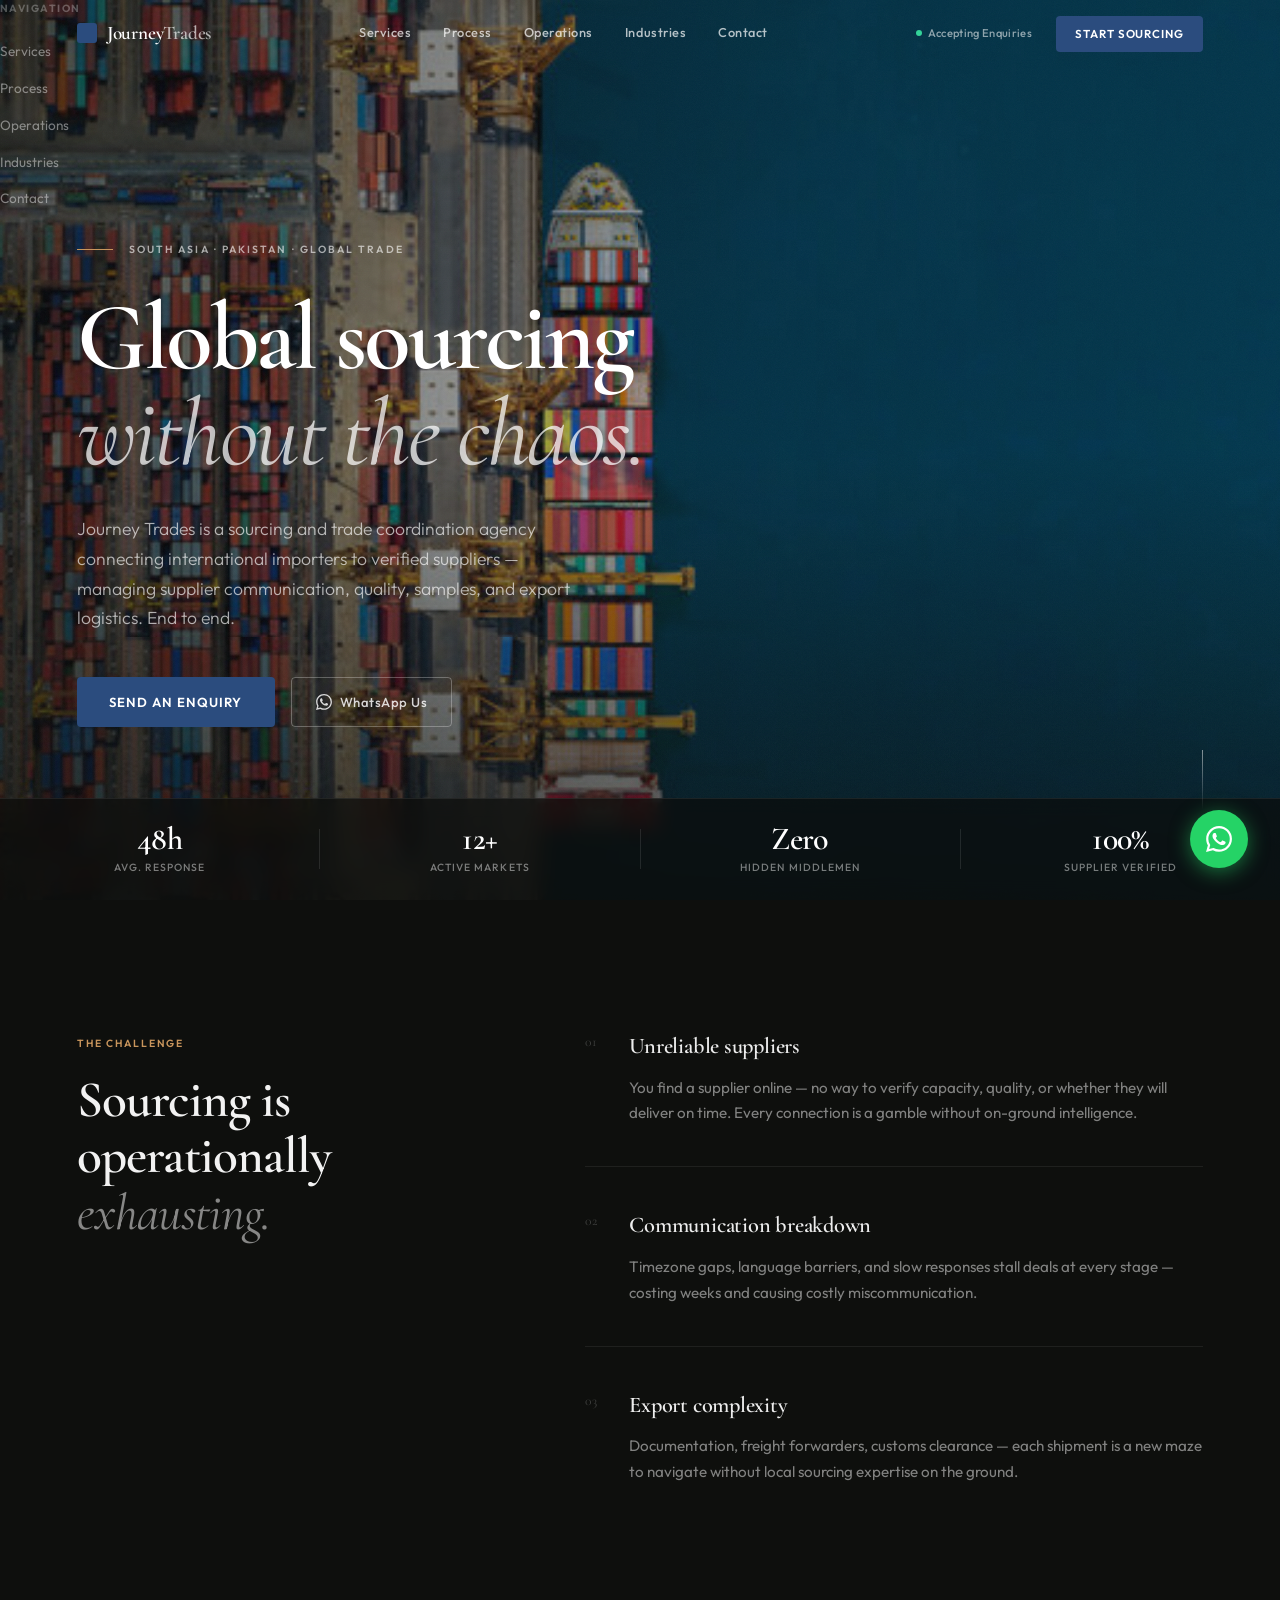
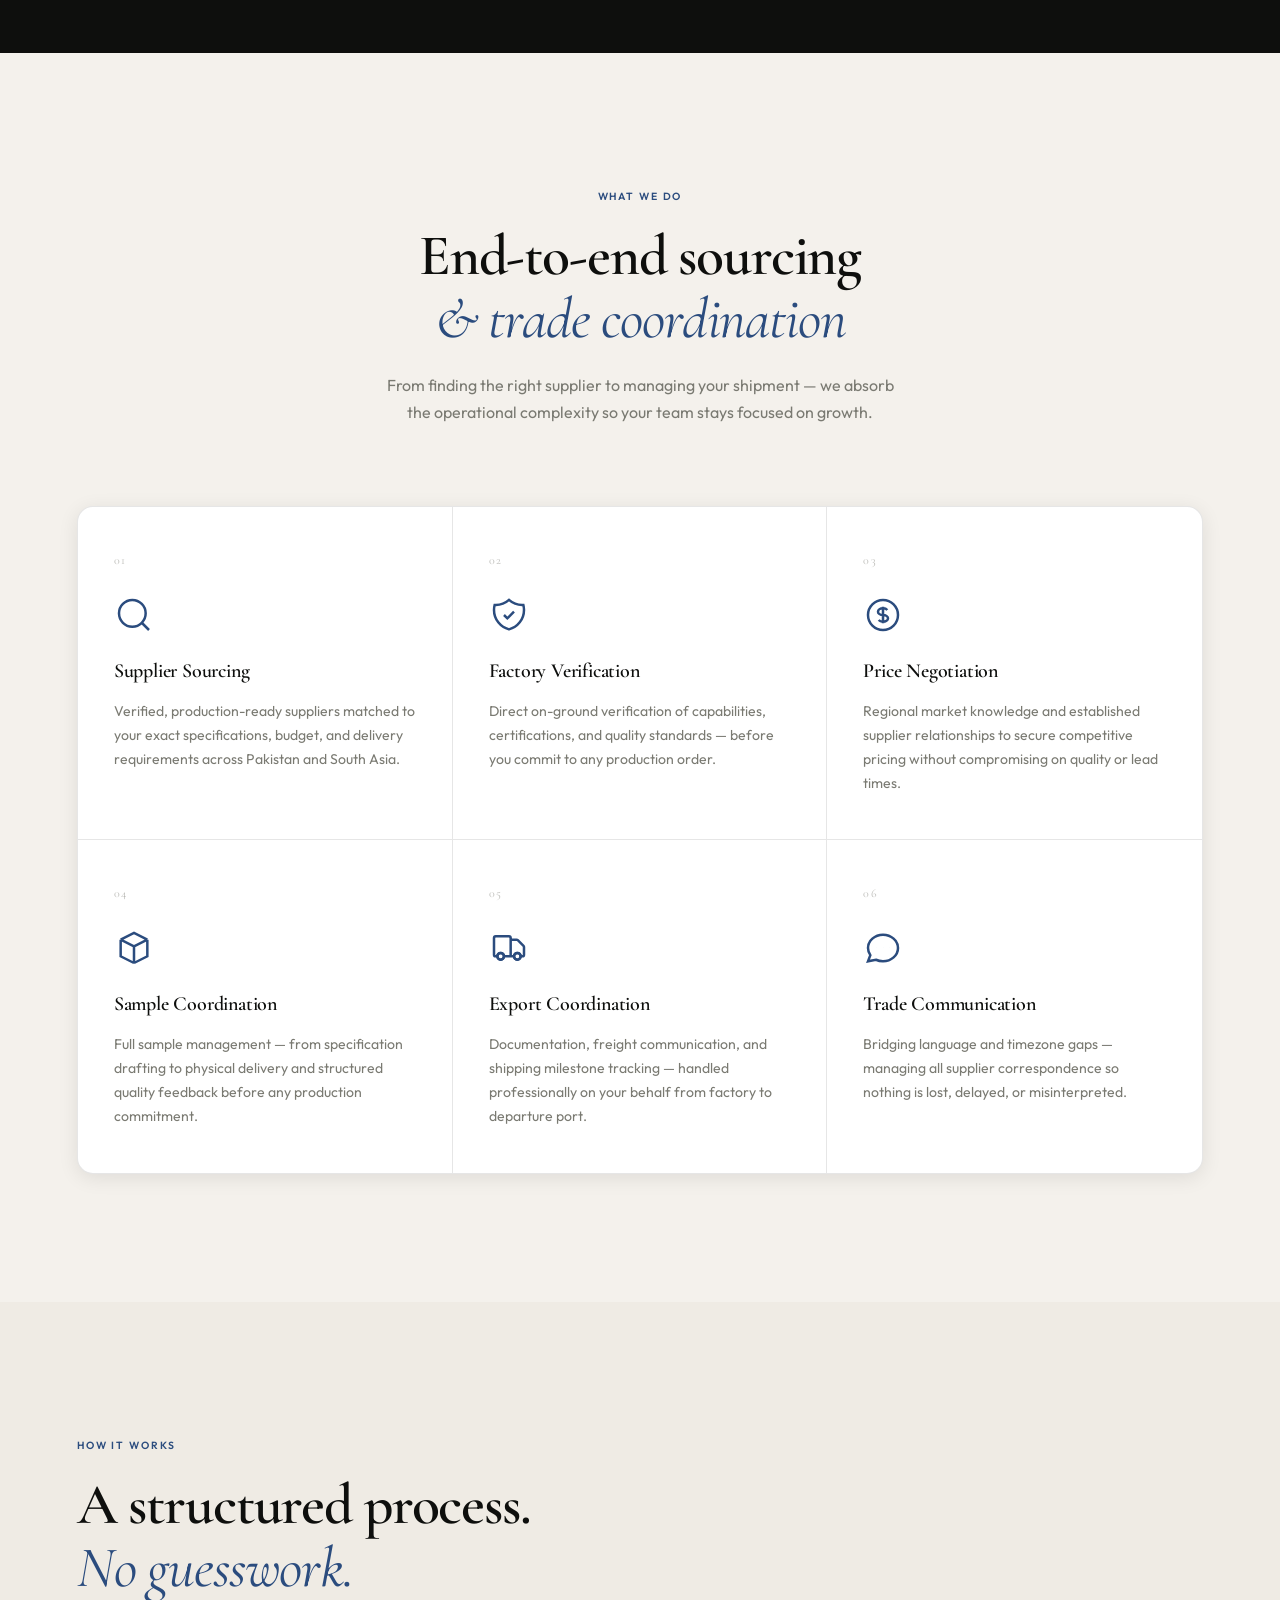
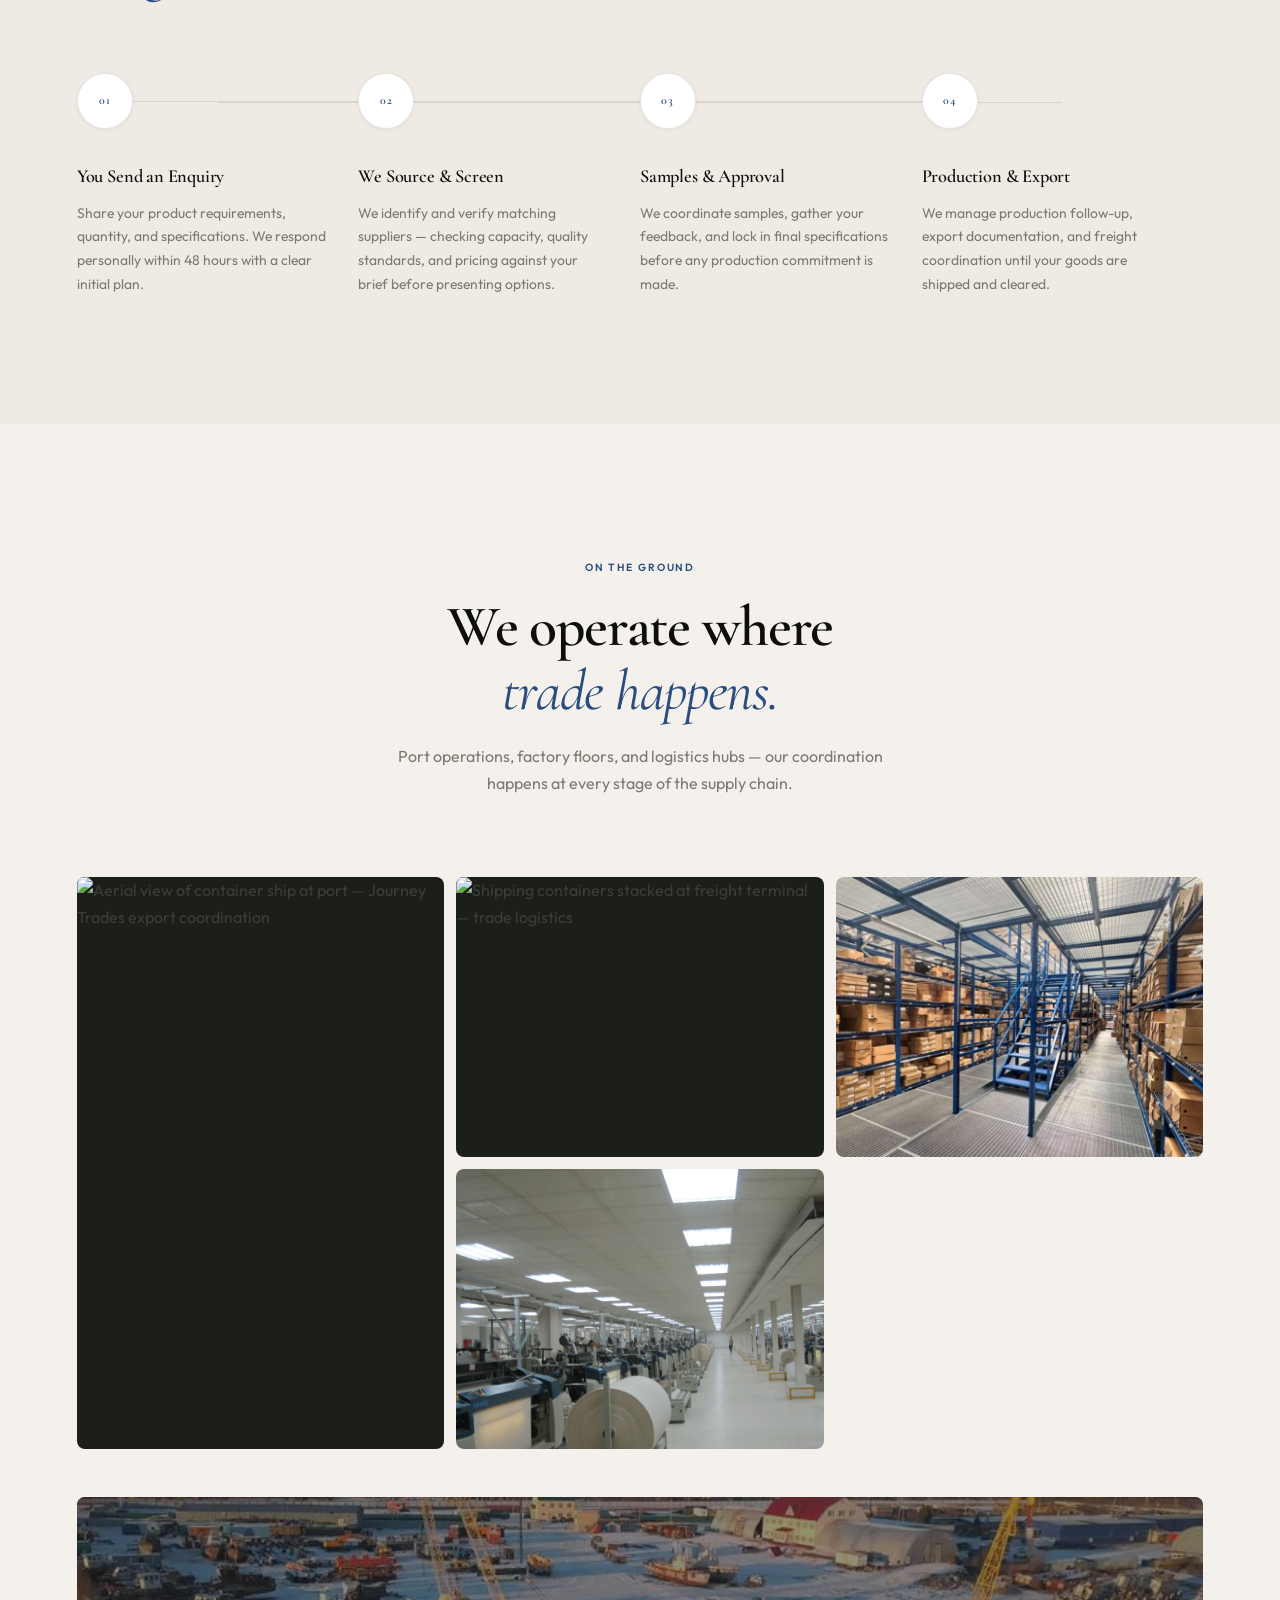
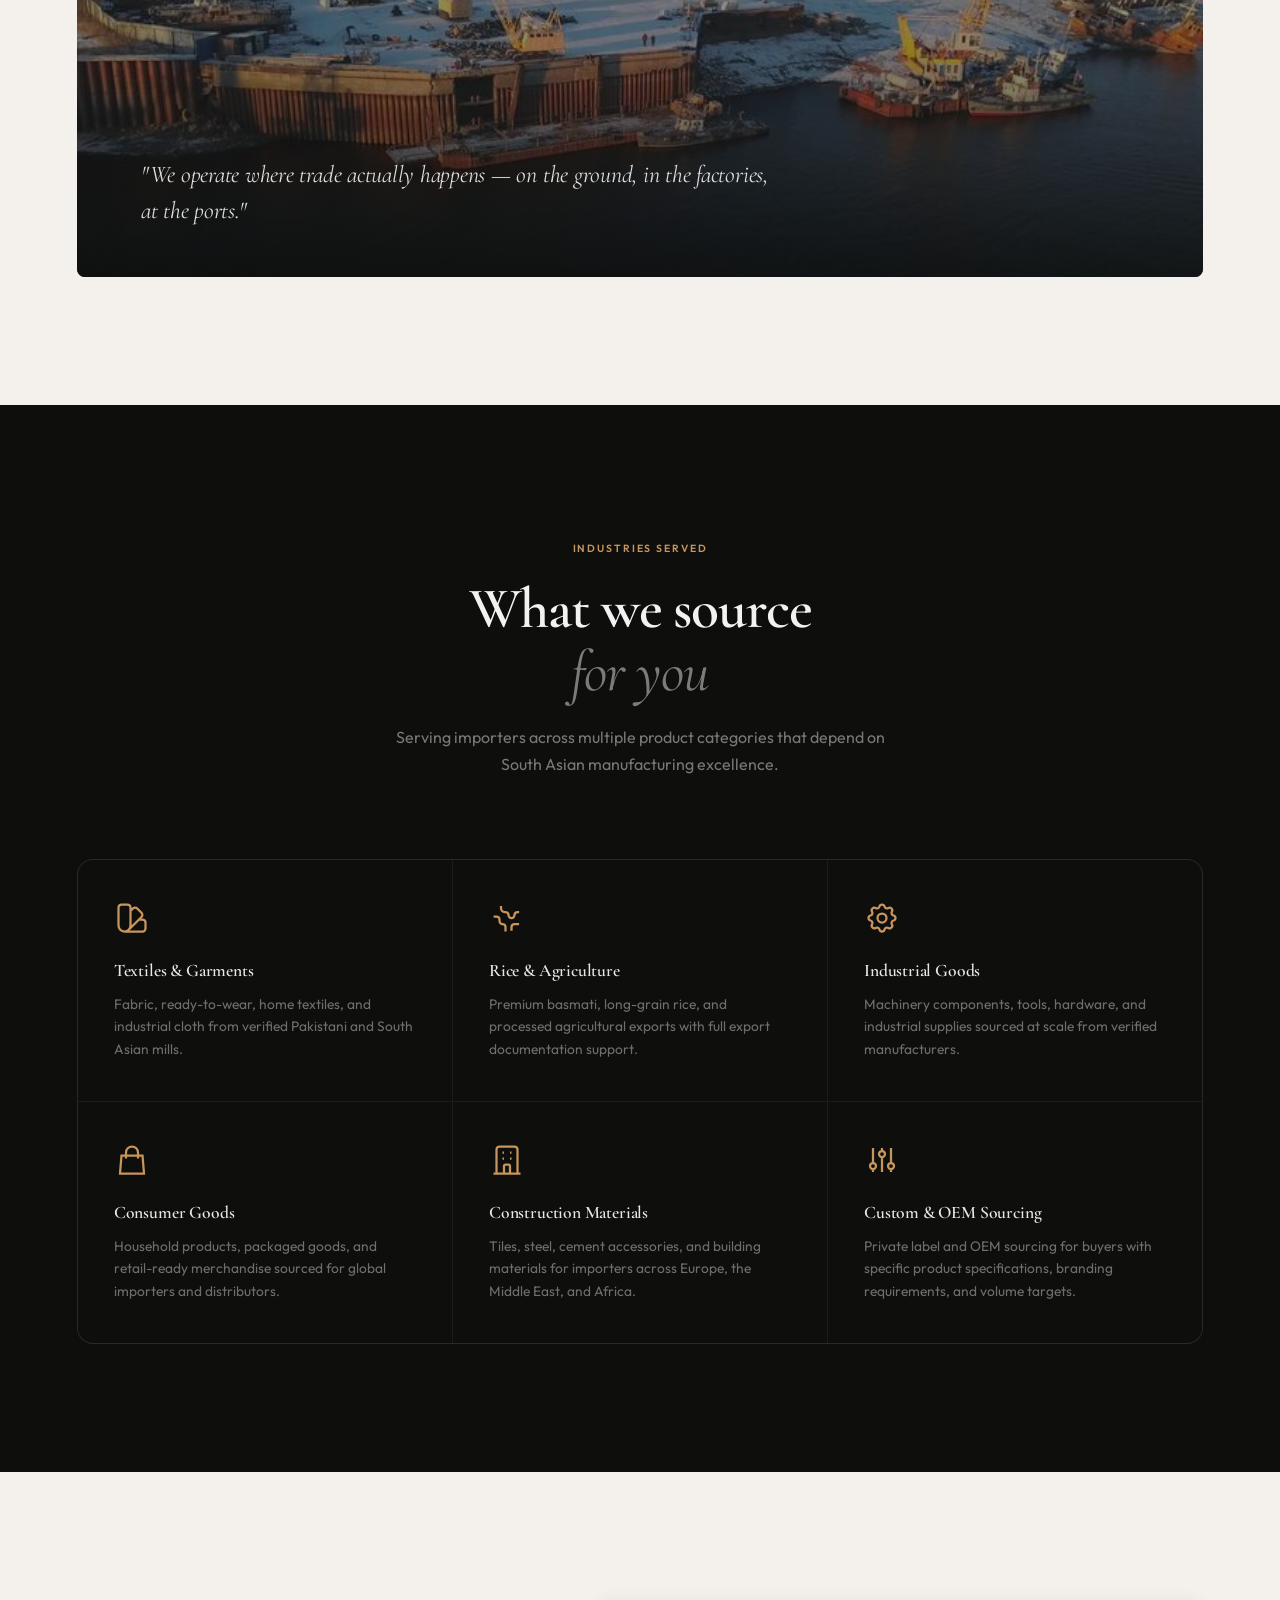
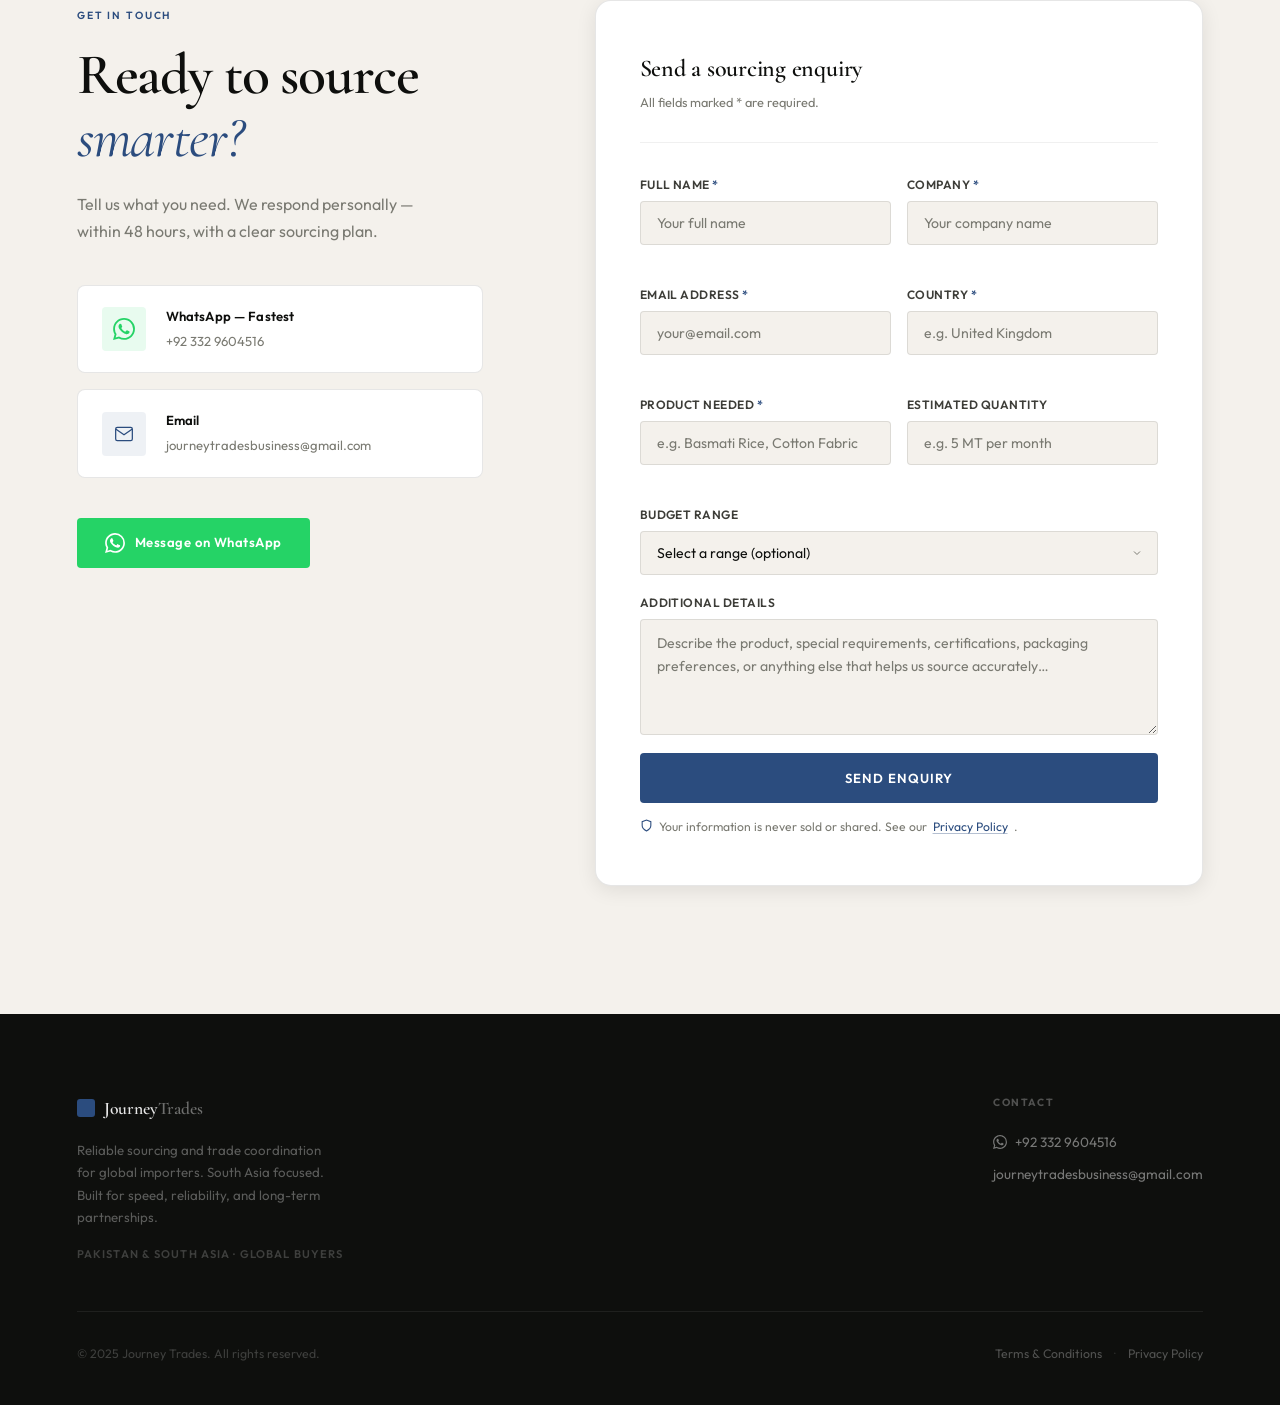
==== commit cf7ce217: "Install Vercel Speed Insights package # Vercel Speed Insights Installation Report  ## Summary Succes" ====
--- a/index.html
+++ b/index.html
@@ -564,5 +564,7 @@
 
 <!-- ?v=2 forces fresh fetch of script — bypasses all cache layers -->
 <script src="./script.js?v=2"></script>
+<!-- Vercel Speed Insights -->
+<script defer src="/_vercel/speed-insights/script.js"></script>
 </body>
 </html>
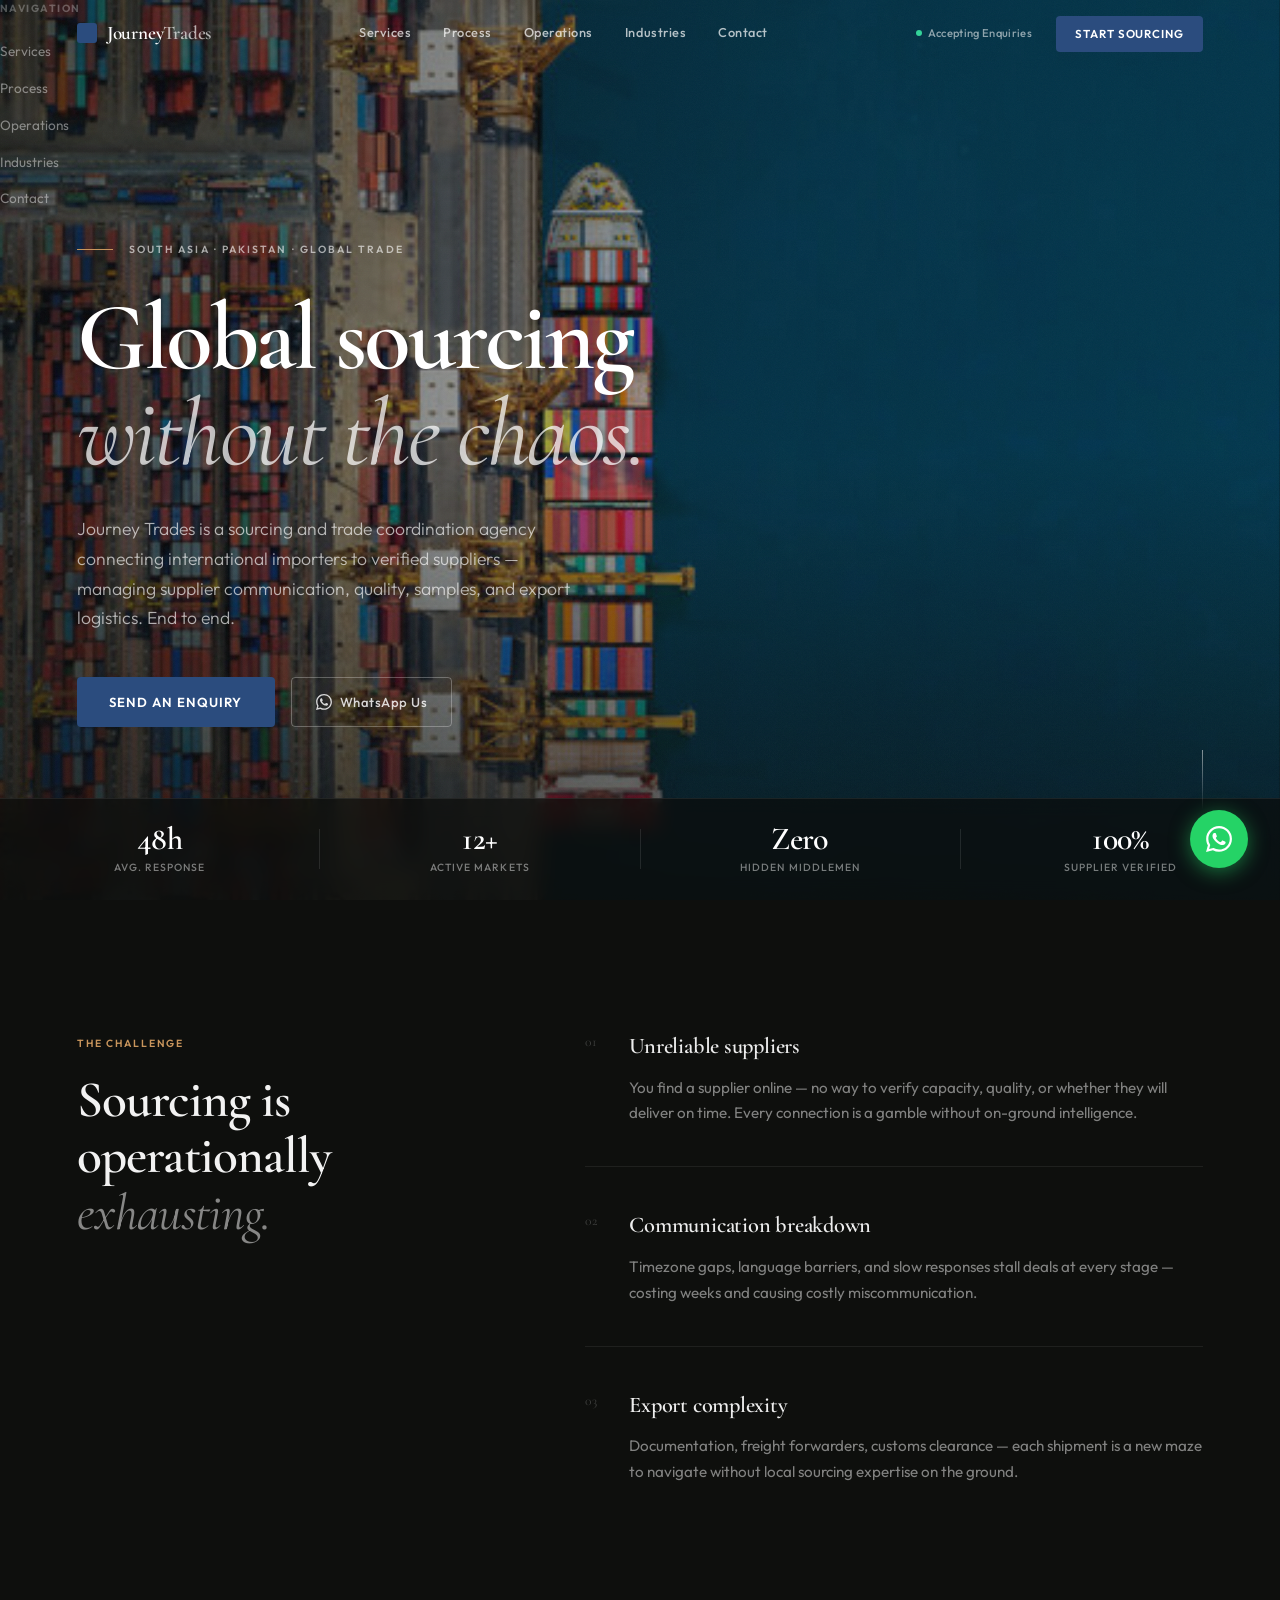
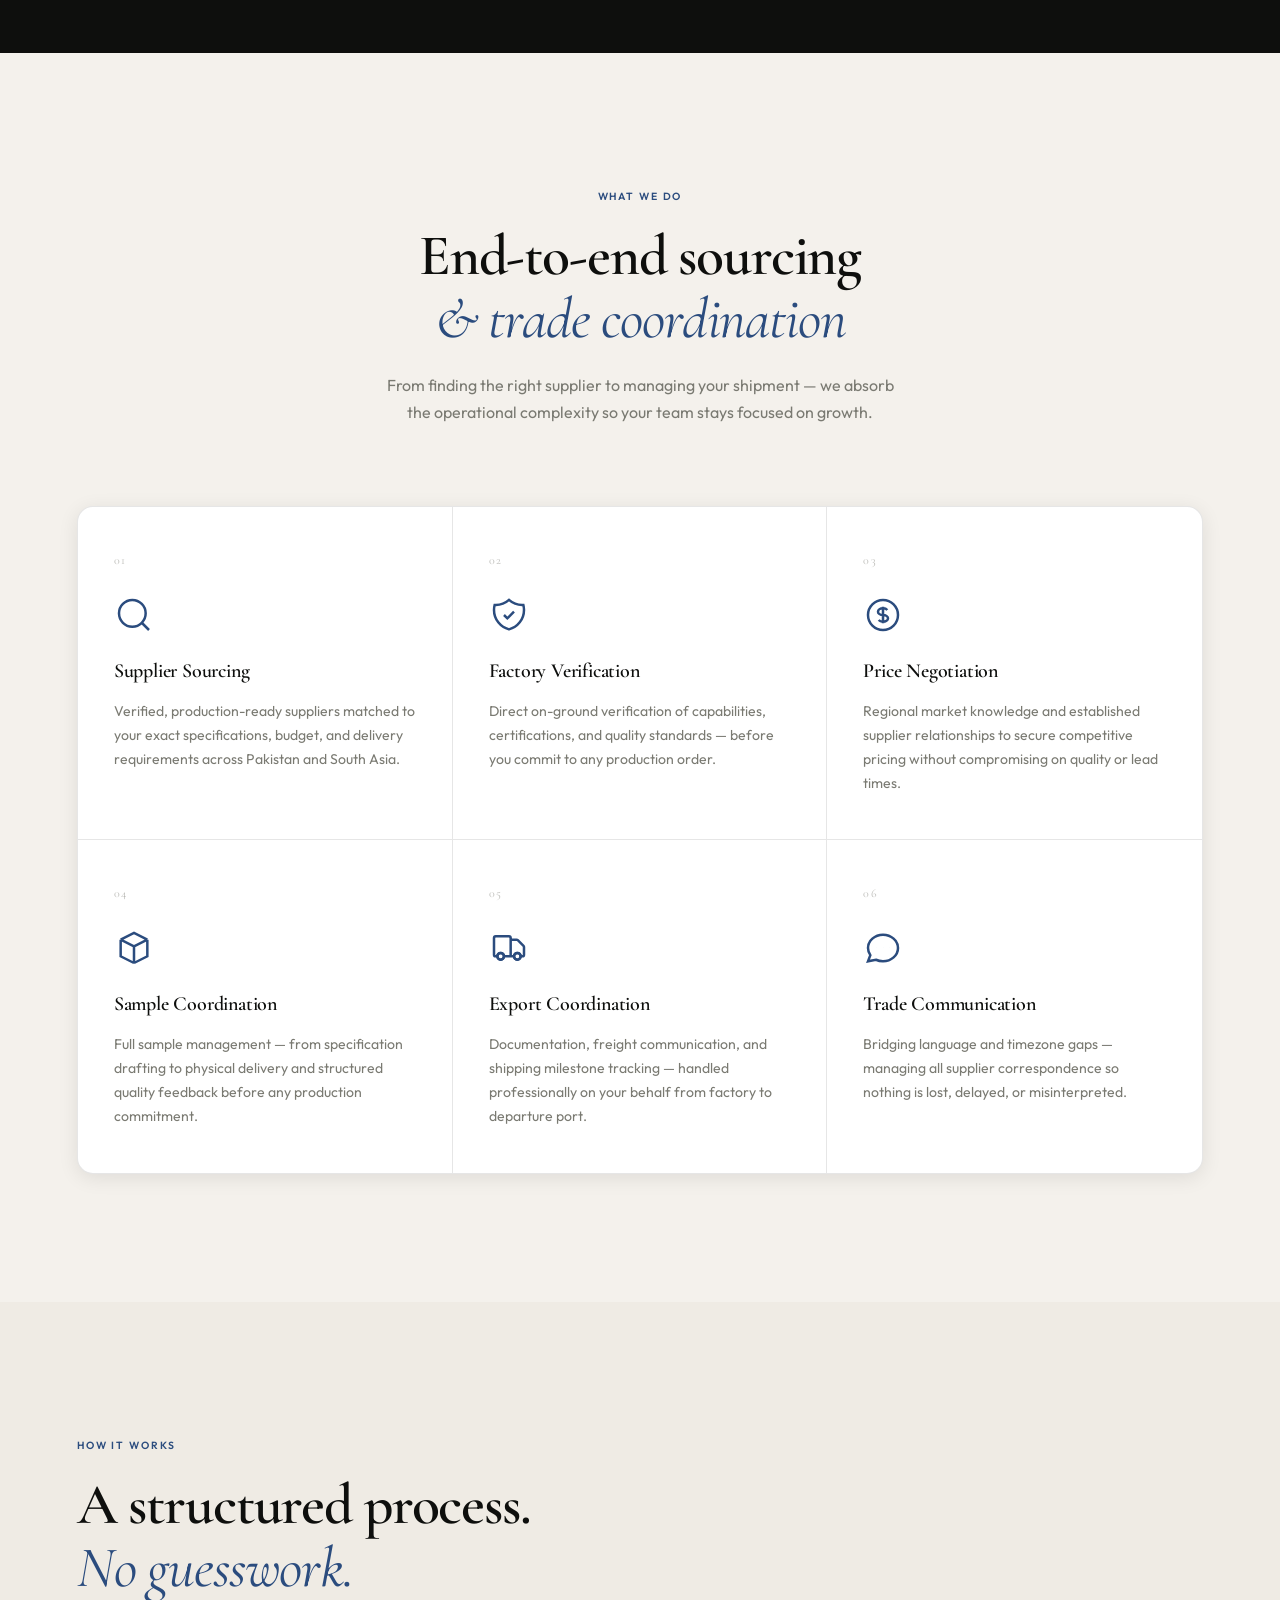
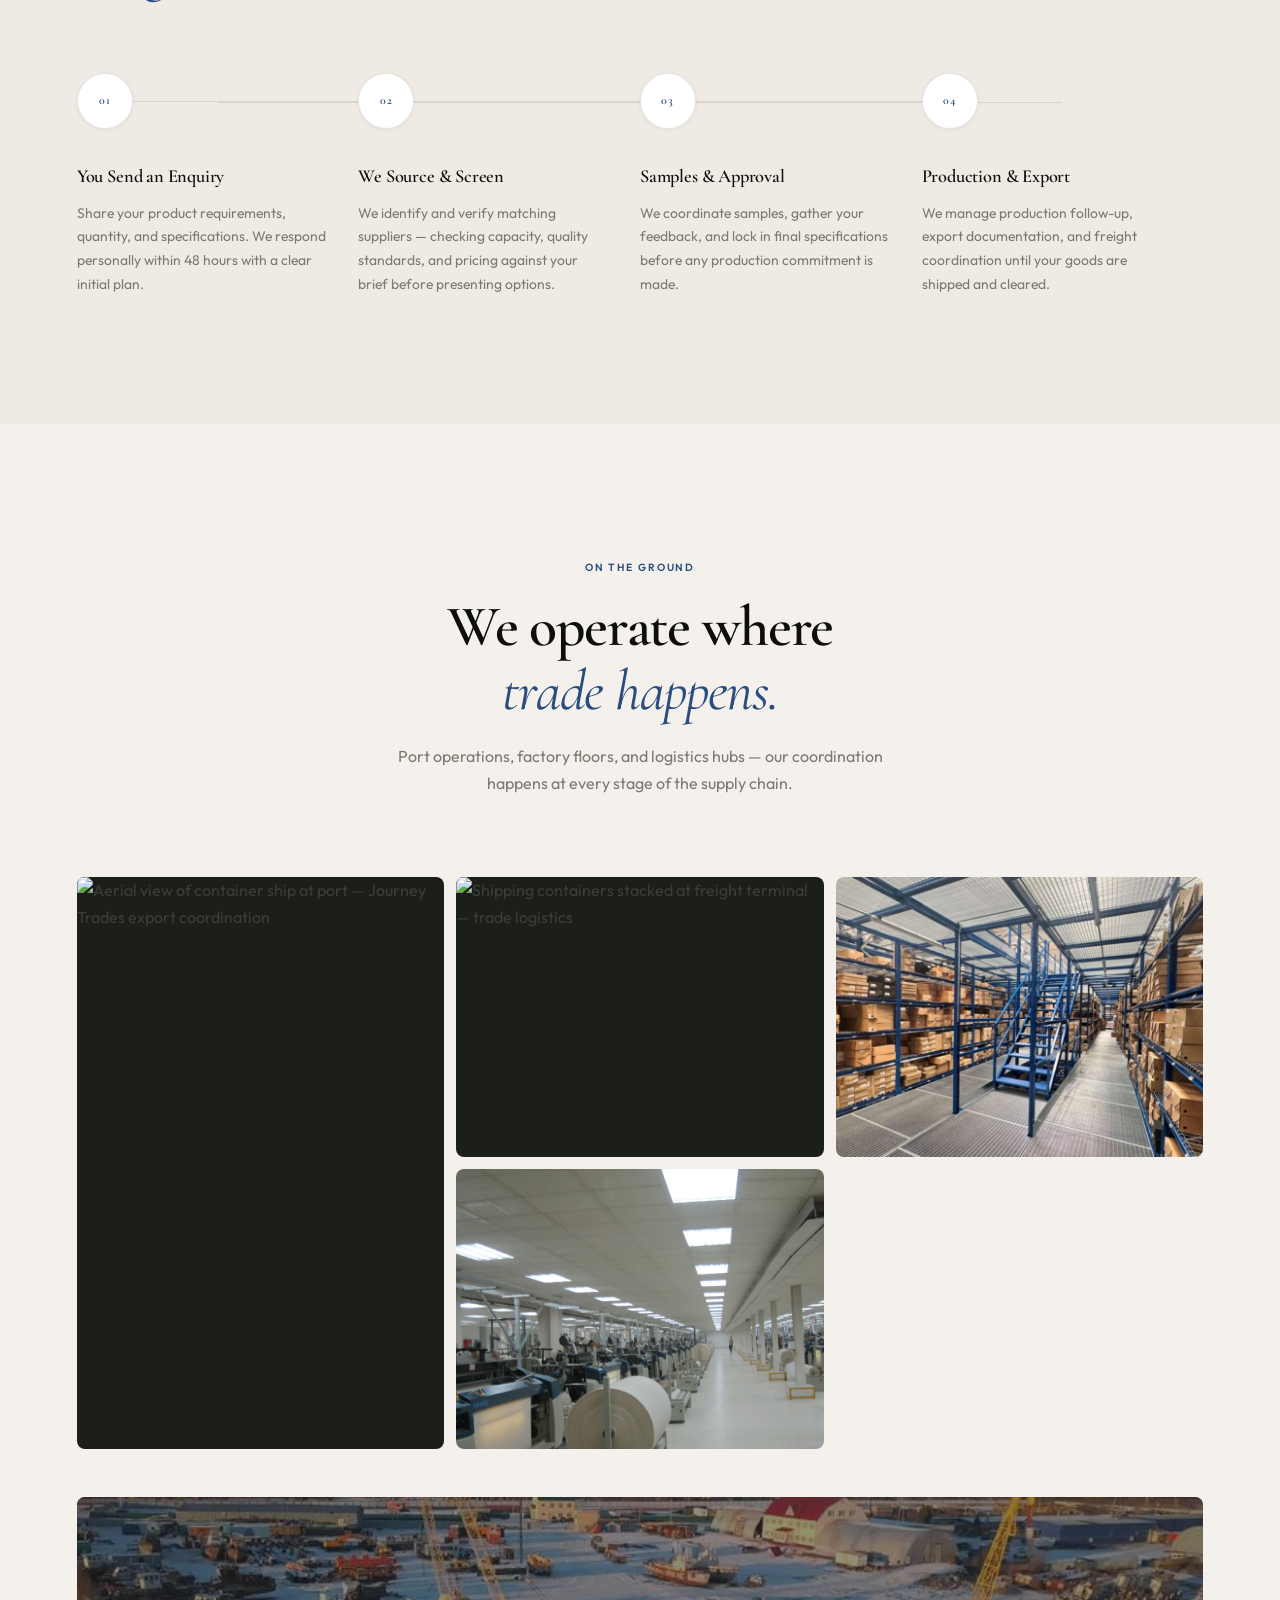
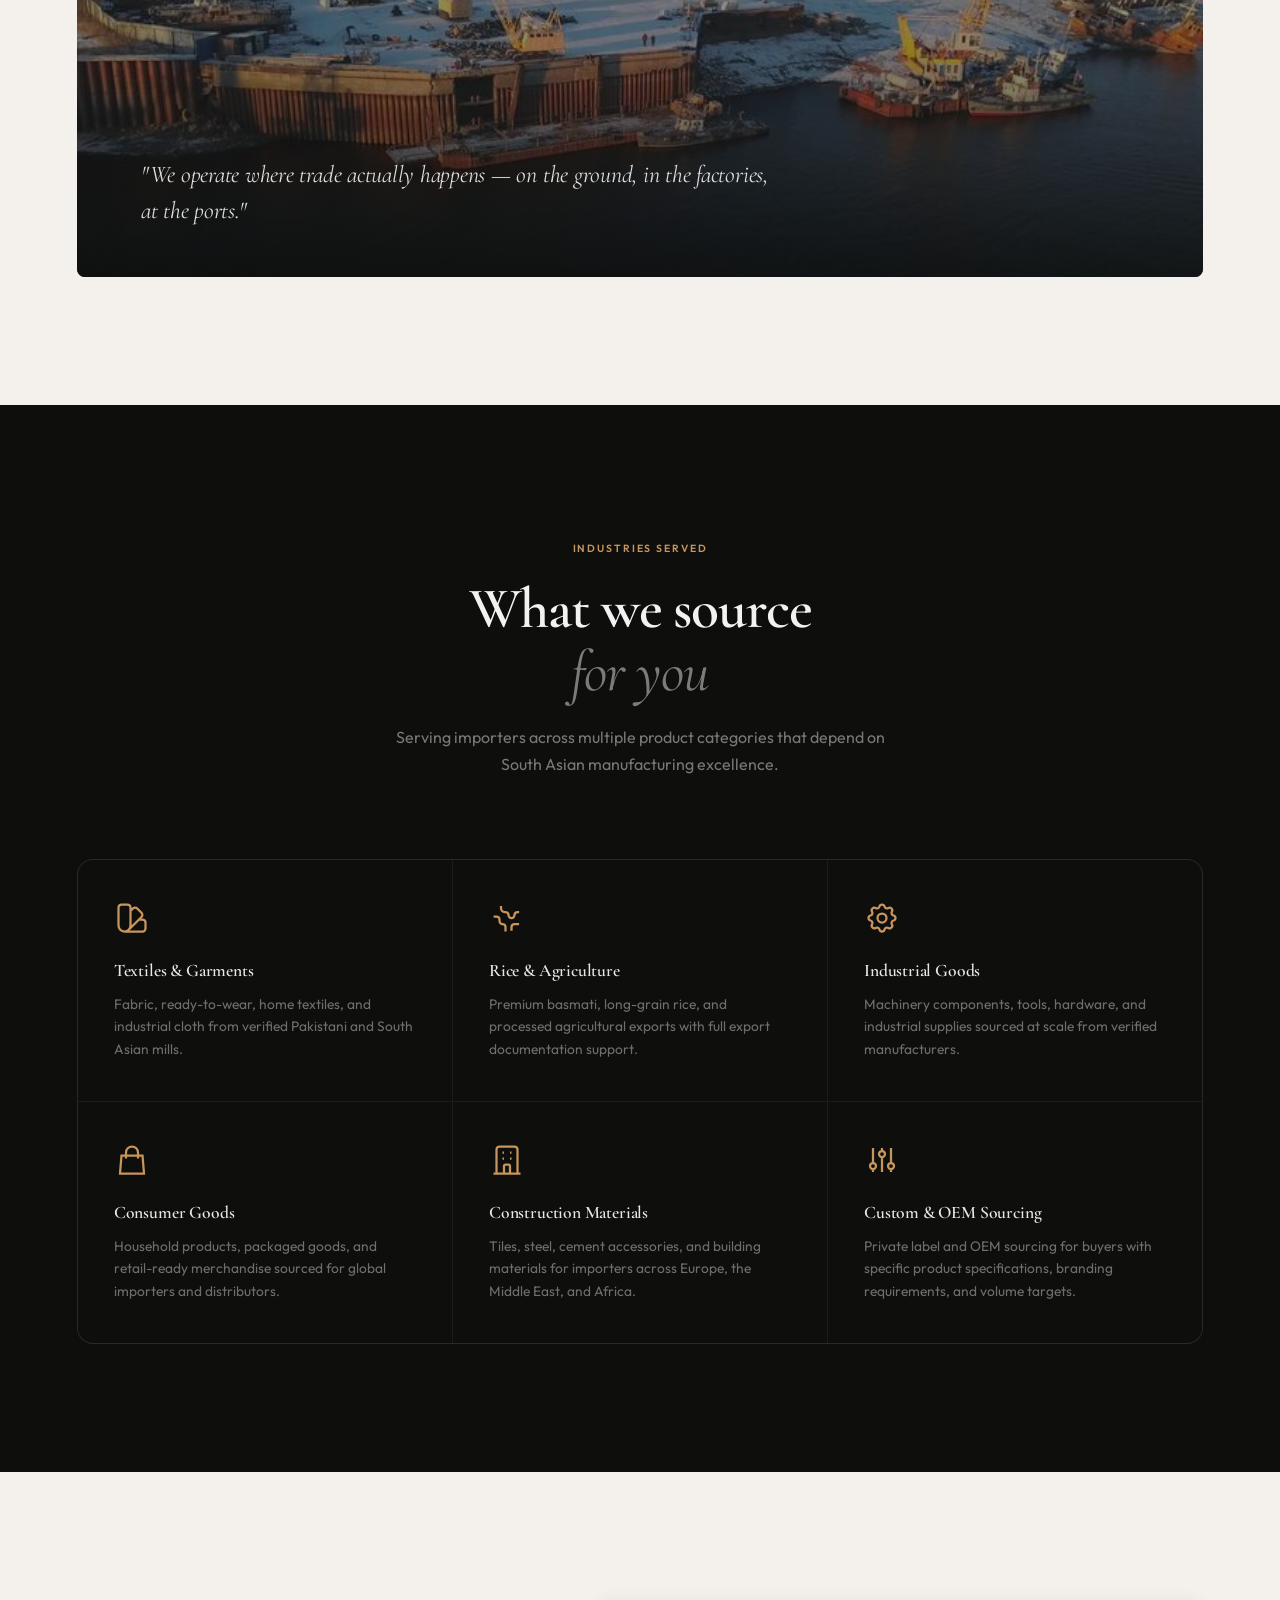
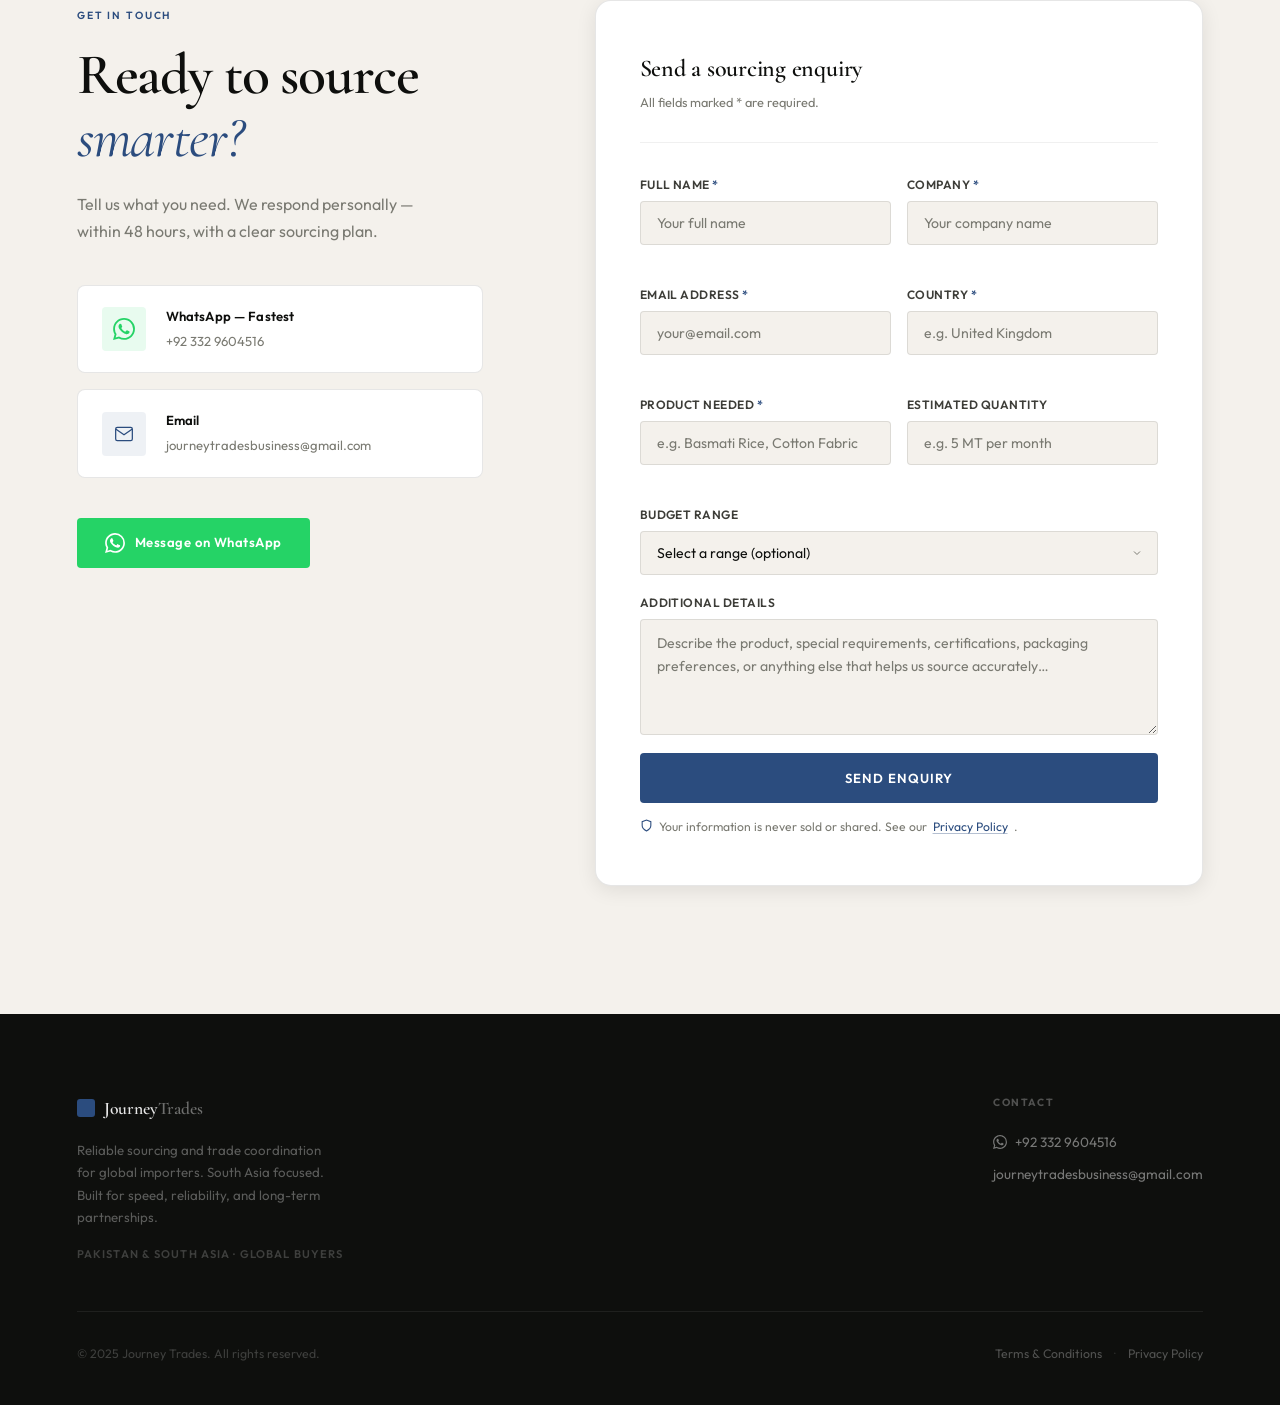
==== commit af3f0746: "Add files via upload" ====
--- a/index.html
+++ b/index.html
@@ -564,7 +564,5 @@
 
 <!-- ?v=2 forces fresh fetch of script — bypasses all cache layers -->
 <script src="./script.js?v=2"></script>
-<!-- Vercel Speed Insights -->
-<script defer src="/_vercel/speed-insights/script.js"></script>
 </body>
 </html>
--- a/style.css
+++ b/style.css
@@ -1,63 +1,42 @@
 /* ═══════════════════════════════════════════════════════════
-   JOURNEY TRADES — style.css  v2
-   Premium B2B sourcing website
-   Design: cinematic · editorial · minimal · trustworthy
-   Fonts: Cormorant Garamond (display) + Outfit (body)
-
-   FIXES v2:
-   - Added .nav-backdrop (full-screen dimmer behind mobile-nav).
-     Fixes click-outside-to-close on mobile.
-   - .mobile-nav: added background-color hardcoded fallback alongside
-     var(--bg) — certain Android Chromium versions fail to paint
-     CSS-variable backgrounds on GPU-composited position:fixed layers.
-     Also added will-change and isolation:isolate to force a clean
-     compositing layer, preventing the "transparent nav" bug.
-   - z-index hierarchy enforced: nav(100) > mobile-nav(99) > backdrop(98).
+   JOURNEY TRADES — style.css  FINAL
+   
+   CORE FIX:
+   .mobile-nav is display:none at ALL screen sizes in CSS.
+   JavaScript alone calls element.style.display = 'block'/'none'.
+   This eliminates the overlap bug caused by CSS making the nav
+   display:block while opacity/visibility tried to hide it —
+   which failed silently on Android WebView / mobile Chrome.
 ═══════════════════════════════════════════════════════════ */
 
 
 /* ── DESIGN TOKENS ─────────────────────────────────────── */
 :root {
-  /* Backgrounds */
   --bg:          #F4F1EC;
   --bg-warm:     #EFEBE4;
   --surface:     #FFFFFF;
   --dark:        #0E0F0D;
   --dark-mid:    #1C1E1A;
-
-  /* Text */
   --text-head:   #0E0F0D;
   --text-body:   #3D3D38;
   --text-muted:  #7A7A72;
   --text-light:  rgba(255,255,255,0.88);
   --text-dim:    rgba(255,255,255,0.44);
-
-  /* Accent */
   --accent:      #2B4C7E;
   --accent-mid:  #1E3B6B;
   --accent-warm: #C8955C;
-
-  /* Utility */
   --border:      rgba(14,15,13,0.10);
   --border-warm: rgba(14,15,13,0.06);
   --whatsapp:    #25D366;
-
-  /* Spacing */
   --nav-h:       68px;
   --max-w:       1380px;
   --pad-x:       6%;
   --pad-x-sm:    5%;
-
-  /* Typography */
   --font-display: 'Cormorant Garamond', Georgia, serif;
   --font-body:    'Outfit', system-ui, sans-serif;
-
-  /* Radius */
   --r-sm:        4px;
   --r:           8px;
   --r-lg:        16px;
-
-  /* Shadows */
   --shadow-sm:   0 1px 4px rgba(14,15,13,0.06);
   --shadow:      0 4px 20px rgba(14,15,13,0.09);
   --shadow-lg:   0 16px 60px rgba(14,15,13,0.14);
@@ -65,24 +44,14 @@
 
 
 /* ── RESET ──────────────────────────────────────────────── */
-*, *::before, *::after {
-  box-sizing: border-box;
-  margin: 0;
-  padding: 0;
-}
+*, *::before, *::after { box-sizing: border-box; margin: 0; padding: 0; }
 
 html {
   scroll-behavior: smooth;
   scroll-padding-top: var(--nav-h);
   -webkit-text-size-adjust: 100%;
   font-size: 16px;
-  /*
-    overflow-x MUST live on html, not body.
-    overflow-x:hidden on body creates a new scroll container in Safari,
-    which silently breaks position:fixed (mobile nav) and position:sticky
-    (legal TOC). On html it clips without creating a scroll container.
-  */
-  overflow-x: hidden;
+  overflow-x: hidden; /* on html, NOT body — avoids Safari sticky/fixed bug */
 }
 
 body {
@@ -92,40 +61,21 @@
   line-height: 1.65;
   -webkit-font-smoothing: antialiased;
   -moz-osx-font-smoothing: grayscale;
-  /* overflow-x NOT set here — would break position:fixed and :sticky in Safari */
-}
-
-img {
-  display: block;
-  max-width: 100%;
-  height: auto;
-}
-
-a {
-  color: inherit;
-  text-decoration: none;
-}
-
+}
+
+img { display: block; max-width: 100%; height: auto; }
+a { color: inherit; text-decoration: none; }
 ul { list-style: none; }
-
-button, input, select, textarea {
-  font-family: var(--font-body);
-}
+button, input, select, textarea { font-family: var(--font-body); }
 
 .sr-only {
-  position: absolute;
-  width: 1px;
-  height: 1px;
-  padding: 0;
-  margin: -1px;
-  overflow: hidden;
-  clip: rect(0,0,0,0);
-  white-space: nowrap;
-  border-width: 0;
-}
-
-
-/* ── SHARED TOKENS ──────────────────────────────────────── */
+  position: absolute; width: 1px; height: 1px; padding: 0;
+  margin: -1px; overflow: hidden; clip: rect(0,0,0,0);
+  white-space: nowrap; border-width: 0;
+}
+
+
+/* ── SHARED ─────────────────────────────────────────────── */
 .section-tag {
   display: inline-block;
   font-family: var(--font-body);
@@ -146,11 +96,7 @@
   letter-spacing: -0.02em;
 }
 
-.section-heading em {
-  font-style: italic;
-  font-weight: 400;
-  color: var(--accent);
-}
+.section-heading em { font-style: italic; font-weight: 400; color: var(--accent); }
 
 .section-sub {
   font-size: 1rem;
@@ -160,15 +106,8 @@
   margin-top: 1.25rem;
 }
 
-.section-head {
-  text-align: center;
-  margin-bottom: 5rem;
-}
-
-.section-head .section-sub {
-  margin-left: auto;
-  margin-right: auto;
-}
+.section-head { text-align: center; margin-bottom: 5rem; }
+.section-head .section-sub { margin-left: auto; margin-right: auto; }
 
 
 /* ═══════════════════════════════════════════════════════════
@@ -183,12 +122,8 @@
   border-bottom: 1px solid transparent;
 }
 
-/* Transparent over hero */
-nav.nav-transparent {
-  background: transparent;
-}
-
-/* Solid after scroll */
+nav.nav-transparent { background: transparent; }
+
 nav.nav-solid {
   background: rgba(244,241,236,0.97);
   border-bottom-color: var(--border);
@@ -208,28 +143,23 @@
   gap: 2rem;
 }
 
-/* Logo */
 .nav-logo {
   display: inline-flex;
   align-items: center;
-  gap: 0;
   flex-shrink: 0;
   text-decoration: none;
 }
 
 .nav-logo-mark {
-  width: 20px;
-  height: 20px;
+  width: 20px; height: 20px;
   background: var(--accent);
   border-radius: 3px;
   margin-right: 10px;
   flex-shrink: 0;
-  transition: transform 0.3s cubic-bezier(0.34, 1.56, 0.64, 1);
-}
-
-.nav-logo:hover .nav-logo-mark {
-  transform: rotate(10deg) scale(1.05);
-}
+  transition: transform 0.3s cubic-bezier(0.34,1.56,0.64,1);
+}
+
+.nav-logo:hover .nav-logo-mark { transform: rotate(10deg) scale(1.05); }
 
 .nav-logo-text {
   font-family: var(--font-display);
@@ -240,20 +170,14 @@
   transition: color 0.3s;
 }
 
-.nav-logo-text em {
-  font-style: normal;
-  color: rgba(255,255,255,0.65);
-}
-
-/* When navbar is solid */
+.nav-logo-text em { font-style: normal; color: rgba(255,255,255,0.65); }
+
 nav.nav-solid .nav-logo-text { color: var(--text-head); }
 nav.nav-solid .nav-logo-text em { color: var(--accent); }
 
-/* Nav Links */
 .nav-links {
   display: flex;
   align-items: center;
-  gap: 0;
   flex: 1;
   justify-content: center;
 }
@@ -272,47 +196,25 @@
   white-space: nowrap;
 }
 
-.nav-links a:hover {
-  color: #fff;
-}
-
+.nav-links a:hover { color: #fff; }
 nav.nav-solid .nav-links a { color: var(--text-muted); }
 nav.nav-solid .nav-links a:hover { color: var(--text-head); border-bottom-color: var(--accent); }
 
-/* Active section highlight */
-.nav-links a.active {
-  color: #fff;
-  border-bottom-color: var(--accent-warm);
-}
-nav.nav-solid .nav-links a.active {
-  color: var(--text-head);
-  border-bottom-color: var(--accent);
-}
-
-/* Nav Right */
-.nav-right {
-  display: flex;
-  align-items: center;
-  gap: 1.5rem;
-  flex-shrink: 0;
-}
+.nav-links a.active { color: #fff; border-bottom-color: var(--accent-warm); }
+nav.nav-solid .nav-links a.active { color: var(--text-head); border-bottom-color: var(--accent); }
+
+.nav-right { display: flex; align-items: center; gap: 1.5rem; flex-shrink: 0; }
 
 .nav-badge {
-  display: flex;
-  align-items: center;
-  gap: 6px;
-  font-size: 0.7rem;
-  font-weight: 500;
-  letter-spacing: 0.03em;
-  color: rgba(255,255,255,0.55);
-  white-space: nowrap;
+  display: flex; align-items: center; gap: 6px;
+  font-size: 0.7rem; font-weight: 500; letter-spacing: 0.03em;
+  color: rgba(255,255,255,0.55); white-space: nowrap;
 }
 
 nav.nav-solid .nav-badge { color: var(--text-muted); }
 
 .nav-badge-dot {
-  width: 6px;
-  height: 6px;
+  width: 6px; height: 6px;
   background: #34d399;
   border-radius: 50%;
   animation: navPulse 2.5s infinite;
@@ -324,16 +226,12 @@
 }
 
 .nav-cta {
-  display: inline-flex;
-  align-items: center;
-  height: 36px;
-  padding: 0 1.2rem;
+  display: inline-flex; align-items: center;
+  height: 36px; padding: 0 1.2rem;
   background: var(--accent);
   color: #fff !important;
-  font-size: 0.72rem;
-  font-weight: 600;
-  letter-spacing: 0.08em;
-  text-transform: uppercase;
+  font-size: 0.72rem; font-weight: 600;
+  letter-spacing: 0.08em; text-transform: uppercase;
   border-radius: var(--r-sm);
   transition: background 0.2s, transform 0.15s, box-shadow 0.2s;
   white-space: nowrap;
@@ -345,29 +243,23 @@
   box-shadow: 0 4px 16px rgba(43,76,126,0.4);
 }
 
-/* Hamburger */
+/* Hamburger — hidden on desktop, shown on mobile via media query */
 .hamburger {
   display: none;
   flex-direction: column;
   justify-content: center;
   gap: 6px;
-  width: 36px;
-  height: 36px;
-  background: none;
-  border: none;
-  cursor: pointer;
-  padding: 6px;
+  width: 36px; height: 36px;
+  background: none; border: none;
+  cursor: pointer; padding: 6px;
   border-radius: var(--r-sm);
-  transition: background 0.15s;
 }
 
 .hamburger span {
-  display: block;
-  width: 100%;
-  height: 1.5px;
+  display: block; width: 100%; height: 1.5px;
   background: #fff;
   transform-origin: center;
-  transition: transform 0.3s cubic-bezier(0.23, 1, 0.32, 1), opacity 0.2s, background 0.3s;
+  transition: transform 0.3s cubic-bezier(0.23,1,0.32,1), background 0.3s;
 }
 
 nav.nav-solid .hamburger span { background: var(--text-head); }
@@ -376,100 +268,32 @@
 .hamburger.open span:nth-child(2) { transform: translateY(-7.5px) rotate(-45deg); }
 
 
-/* ── NAV BACKDROP ───────────────────────────────────────── */
-/*
-  Full-screen dimmer injected by JS between the nav (z:100)
-  and the page content. Provides:
-  1. Visual context that the menu is a modal-like layer.
-  2. Tap-outside-to-close on mobile (wired in script.js).
-
-  DESKTOP: display:none — never shown above 860px because
-  the hamburger and mobile-nav are also hidden at that width.
-
-  MOBILE (≤ 860px): display:block, toggled via .open class.
-  opacity transition handles the fade; pointer-events:auto
-  on .open ensures the tap target is active only when visible.
-*/
-.nav-backdrop {
-  display: none;           /* hidden on desktop */
-  position: fixed;
-  inset: 0;
-  z-index: 98;             /* below mobile-nav(99) and nav(100) */
-  background: rgba(14,15,13,0.55);
-  backdrop-filter: blur(3px);
-  -webkit-backdrop-filter: blur(3px);
-  opacity: 0;
-  pointer-events: none;
-  transition: opacity 0.3s ease;
-  /* No will-change — backdrop is a simple fade, not GPU-intensive */
-}
-
-.nav-backdrop.open {
-  opacity: 1;
-  pointer-events: auto;
-}
-
-
 /* ── MOBILE NAV ─────────────────────────────────────────── */
 /*
-  FIX: Added background-color with hardcoded fallback alongside var(--bg).
-  On certain Android Chromium versions, CSS custom properties fail to paint
-  on GPU-composited layers (position:fixed + will-change:transform).
-  The hardcoded #F4F1EC guarantees the background always renders.
-
-  FIX: Added will-change:transform,opacity to promote the element to its
-  own compositing layer BEFORE the animation starts. Without this, the
-  browser promotes it mid-animation causing the background paint to be
-  skipped in the first frame (the "transparent nav" bug from Image 1).
-
-  FIX: isolation:isolate creates a new stacking context, preventing
-  any child element from accidentally bleeding outside the panel.
+  CRITICAL: display:none here AND in every media query.
+  JavaScript sets element.style.display = 'block' when open.
+  This is the only reliable cross-browser way to prevent the
+  overlap bug on Android WebView / mobile Chrome.
 */
 .mobile-nav {
+  display: none; /* JS controls this — never change */
   position: fixed;
   top: var(--nav-h);
   left: 0; right: 0;
   z-index: 99;
-  background-color: #F4F1EC;            /* hardcoded fallback — CRITICAL */
-  background: var(--bg);               /* CSS var override if supported */
-  border-bottom: 1px solid var(--border);
-  box-shadow: 0 16px 40px rgba(14,15,13,0.15);
-  transform: translateY(-8px);
-  opacity: 0;
-  pointer-events: none;
-  visibility: hidden;
-  isolation: isolate;                  /* new stacking context */
-  will-change: transform, opacity;     /* promote to GPU layer upfront */
-  /*
-    display:none in base (desktop) — restored to display:block in the
-    860px breakpoint. We do NOT rely on display for the open/close
-    animation; opacity + visibility handle that.
-  */
-  display: none;
-  transition:
-    transform 0.3s cubic-bezier(0.23, 1, 0.32, 1),
-    opacity   0.3s ease,
-    visibility 0.3s;
-}
-
-.mobile-nav.open {
-  transform: translateY(0);
-  opacity: 1;
-  pointer-events: auto;
-  visibility: visible;
-}
-
-.mobile-nav-inner {
-  padding: 1.25rem 0;
-}
+  background: #F4F1EC; /* hardcoded — CSS vars can fail on GPU layers */
+  border-bottom: 1px solid rgba(14,15,13,0.10);
+  box-shadow: 0 8px 32px rgba(14,15,13,0.15);
+}
+
+.mobile-nav-inner { padding: 1.25rem 0; }
 
 .mobile-nav a {
   display: block;
   padding: 0.85rem var(--pad-x-sm);
-  font-size: 0.88rem;
-  font-weight: 500;
+  font-size: 0.88rem; font-weight: 500;
   color: var(--text-body);
-  border-bottom: 1px solid var(--border-warm);
+  border-bottom: 1px solid rgba(14,15,13,0.06);
   transition: color 0.15s, background 0.15s;
   letter-spacing: 0.01em;
 }
@@ -485,1215 +309,399 @@
   color: #fff !important;
   border-radius: var(--r-sm) !important;
   text-align: center;
-  font-size: 0.78rem !important;
-  font-weight: 700 !important;
-  letter-spacing: 0.08em !important;
-  text-transform: uppercase;
+  font-size: 0.78rem !important; font-weight: 700 !important;
+  letter-spacing: 0.08em !important; text-transform: uppercase;
   border-bottom: none !important;
-  transition: background 0.2s !important;
-}
-
-.mobile-nav-cta:hover {
-  background: var(--accent-mid) !important;
-}
-
-
-/* ═══════════════════════════════════════════════════════════
-   HERO — Full screen cinematic
+}
+
+.mobile-nav-cta:hover { background: var(--accent-mid) !important; }
+
+
+/* ═══════════════════════════════════════════════════════════
+   HERO
 ═══════════════════════════════════════════════════════════ */
 .hero {
   position: relative;
-  height: 100svh;
-  min-height: 600px;
-  display: flex;
-  flex-direction: column;
-  justify-content: center;
-  align-items: flex-start;
+  height: 100svh; min-height: 600px;
+  display: flex; flex-direction: column;
+  justify-content: center; align-items: flex-start;
   overflow: hidden;
   background: var(--dark);
 }
 
-/* ── Slideshow background ── */
-.hero-slideshow {
-  position: absolute;
-  inset: 0;
-  z-index: 0;
-}
+.hero-slideshow { position: absolute; inset: 0; z-index: 0; }
 
 .hero-slide {
-  position: absolute;
-  inset: 0;
-  background-size: cover;
-  background-position: center;
-  background-repeat: no-repeat;
-  opacity: 0;
-  transform: scale(1.04);
-  transition:
-    opacity 1.4s cubic-bezier(0.4, 0, 0.2, 1),
-    transform 8s cubic-bezier(0.25, 0.46, 0.45, 0.94);
+  position: absolute; inset: 0;
+  background-size: cover; background-position: center;
+  opacity: 0; transform: scale(1.04);
+  transition: opacity 1.4s cubic-bezier(0.4,0,0.2,1), transform 8s cubic-bezier(0.25,0.46,0.45,0.94);
   will-change: opacity, transform;
 }
 
-.hero-slide.active {
-  opacity: 1;
-  transform: scale(1);
-}
-
-/* ── Overlays ── */
+.hero-slide.active { opacity: 1; transform: scale(1); }
+
 .hero-overlay {
-  position: absolute;
-  inset: 0;
-  z-index: 1;
+  position: absolute; inset: 0; z-index: 1;
   background:
     linear-gradient(105deg, rgba(10,12,10,0.75) 0%, rgba(10,12,10,0.30) 55%, rgba(10,12,10,0.15) 100%),
     linear-gradient(to top, rgba(10,12,10,0.65) 0%, transparent 50%);
 }
 
 .hero-grain {
-  position: absolute;
-  inset: 0;
-  z-index: 2;
-  opacity: 0.04;
+  position: absolute; inset: 0; z-index: 2; opacity: 0.04;
   background-image: url("data:image/svg+xml,%3Csvg viewBox='0 0 256 256' xmlns='http://www.w3.org/2000/svg'%3E%3Cfilter id='noise'%3E%3CfeTurbulence type='fractalNoise' baseFrequency='0.9' numOctaves='4' stitchTiles='stitch'/%3E%3C/filter%3E%3Crect width='100%25' height='100%25' filter='url(%23noise)' opacity='1'/%3E%3C/svg%3E");
-  background-repeat: repeat;
-  background-size: 180px;
-  pointer-events: none;
-}
-
-/* ── Hero content ── */
+  background-repeat: repeat; background-size: 180px; pointer-events: none;
+}
+
 .hero-content {
-  position: relative;
-  z-index: 3;
-  max-width: var(--max-w);
-  width: 100%;
-  margin: 0 auto;
-  padding: 0 var(--pad-x);
+  position: relative; z-index: 3;
+  max-width: var(--max-w); width: 100%;
+  margin: 0 auto; padding: 0 var(--pad-x);
   padding-top: var(--nav-h);
 }
 
 .hero-eyebrow {
-  display: flex;
-  align-items: center;
-  gap: 1rem;
+  display: flex; align-items: center; gap: 1rem;
   margin-bottom: 2rem;
   animation: heroFadeUp 1s ease 0.2s both;
 }
 
-.hero-eyebrow-line {
-  display: block;
-  width: 36px;
-  height: 1px;
-  background: var(--accent-warm);
-  flex-shrink: 0;
-}
+.hero-eyebrow-line { display: block; width: 36px; height: 1px; background: var(--accent-warm); flex-shrink: 0; }
 
 .hero-eyebrow span:last-child {
-  font-size: 0.65rem;
-  font-weight: 600;
-  letter-spacing: 0.2em;
-  text-transform: uppercase;
+  font-size: 0.65rem; font-weight: 600;
+  letter-spacing: 0.2em; text-transform: uppercase;
   color: rgba(255,255,255,0.6);
 }
 
 .hero-heading {
   font-family: var(--font-display);
   font-size: clamp(3rem, 7.5vw, 6.5rem);
-  font-weight: 600;
-  line-height: 1.0;
-  letter-spacing: -0.03em;
-  color: #fff;
-  max-width: 14ch;
+  font-weight: 600; line-height: 1.0;
+  letter-spacing: -0.03em; color: #fff; max-width: 14ch;
   animation: heroFadeUp 1s ease 0.35s both;
 }
 
-.hero-heading em {
-  display: block;
-  font-style: italic;
-  font-weight: 400;
-  color: rgba(255,255,255,0.72);
-}
+.hero-heading em { display: block; font-style: italic; font-weight: 400; color: rgba(255,255,255,0.72); }
 
 .hero-sub {
   font-size: clamp(0.95rem, 1.4vw, 1.1rem);
   color: rgba(255,255,255,0.65);
-  max-width: 500px;
-  line-height: 1.7;
-  margin-top: 2rem;
-  font-weight: 300;
+  max-width: 500px; line-height: 1.7;
+  margin-top: 2rem; font-weight: 300;
   animation: heroFadeUp 1s ease 0.5s both;
 }
 
 .hero-actions {
-  display: flex;
-  align-items: center;
-  gap: 1rem;
-  margin-top: 2.75rem;
-  flex-wrap: wrap;
+  display: flex; align-items: center; gap: 1rem;
+  margin-top: 2.75rem; flex-wrap: wrap;
   animation: heroFadeUp 1s ease 0.65s both;
 }
 
 .btn-primary {
-  display: inline-flex;
-  align-items: center;
-  height: 50px;
-  padding: 0 2rem;
-  background: var(--accent);
-  color: #fff;
-  font-size: 0.82rem;
-  font-weight: 600;
-  letter-spacing: 0.08em;
-  text-transform: uppercase;
+  display: inline-flex; align-items: center;
+  height: 50px; padding: 0 2rem;
+  background: var(--accent); color: #fff;
+  font-size: 0.82rem; font-weight: 600;
+  letter-spacing: 0.08em; text-transform: uppercase;
   border-radius: var(--r-sm);
   transition: background 0.2s, transform 0.15s, box-shadow 0.2s;
 }
 
-.btn-primary:hover {
-  background: var(--accent-mid);
-  transform: translateY(-2px);
-  box-shadow: 0 8px 28px rgba(43,76,126,0.5);
-}
+.btn-primary:hover { background: var(--accent-mid); transform: translateY(-2px); box-shadow: 0 8px 28px rgba(43,76,126,0.5); }
 
 .btn-ghost {
-  display: inline-flex;
-  align-items: center;
-  gap: 8px;
-  height: 50px;
-  padding: 0 1.5rem;
+  display: inline-flex; align-items: center; gap: 8px;
+  height: 50px; padding: 0 1.5rem;
   border: 1px solid rgba(255,255,255,0.28);
   color: rgba(255,255,255,0.82);
-  font-size: 0.82rem;
-  font-weight: 500;
-  letter-spacing: 0.04em;
+  font-size: 0.82rem; font-weight: 500; letter-spacing: 0.04em;
   border-radius: var(--r-sm);
   transition: background 0.2s, border-color 0.2s, color 0.2s;
   backdrop-filter: blur(4px);
 }
 
-.btn-ghost:hover {
-  background: rgba(255,255,255,0.1);
-  border-color: rgba(255,255,255,0.45);
-  color: #fff;
-}
-
-/* ── Hero Metrics bar ── */
+.btn-ghost:hover { background: rgba(255,255,255,0.1); border-color: rgba(255,255,255,0.45); color: #fff; }
+
 .hero-metrics {
-  position: absolute;
-  bottom: 0;
-  left: 0; right: 0;
-  z-index: 3;
-  display: flex;
-  align-items: center;
+  position: absolute; bottom: 0; left: 0; right: 0; z-index: 3;
+  display: flex; align-items: center;
   background: rgba(10,12,10,0.7);
-  backdrop-filter: blur(10px);
-  -webkit-backdrop-filter: blur(10px);
+  backdrop-filter: blur(10px); -webkit-backdrop-filter: blur(10px);
   border-top: 1px solid rgba(255,255,255,0.08);
-  padding: 0;
   animation: heroFadeUp 1s ease 0.8s both;
 }
 
-.hero-metric {
-  flex: 1;
-  display: flex;
-  flex-direction: column;
-  align-items: center;
-  justify-content: center;
-  padding: 1.5rem 1rem;
-  gap: 4px;
-}
-
-.hero-metric-num {
-  font-family: var(--font-display);
-  font-size: clamp(1.5rem, 2.5vw, 2rem);
-  font-weight: 600;
-  color: #fff;
-  line-height: 1;
-  letter-spacing: -0.02em;
-}
-
-.hero-metric-label {
-  font-size: 0.65rem;
-  font-weight: 500;
-  letter-spacing: 0.1em;
-  text-transform: uppercase;
-  color: rgba(255,255,255,0.45);
-}
-
-.hero-metric-div {
-  width: 1px;
-  height: 40px;
-  background: rgba(255,255,255,0.10);
-  flex-shrink: 0;
-}
-
-/* ── Scroll indicator ── */
-.hero-scroll {
-  position: absolute;
-  right: var(--pad-x);
-  bottom: 90px;
-  z-index: 3;
-  display: flex;
-  flex-direction: column;
-  align-items: center;
-  gap: 8px;
-  animation: heroFadeUp 1s ease 1s both;
-}
-
-.hero-scroll-line {
-  display: block;
-  width: 1px;
-  height: 60px;
-  background: linear-gradient(to bottom, rgba(255,255,255,0.5), rgba(255,255,255,0));
-  animation: scrollLine 2s ease-in-out infinite;
-}
-
-@keyframes scrollLine {
-  0%, 100% { transform: scaleY(1); opacity: 1; }
-  50%       { transform: scaleY(0.4); opacity: 0.4; }
-}
-
-@keyframes heroFadeUp {
-  from { opacity: 0; transform: translateY(24px); }
-  to   { opacity: 1; transform: translateY(0); }
-}
-
-
-/* ═══════════════════════════════════════════════════════════
-   PROBLEM SECTION
-═══════════════════════════════════════════════════════════ */
-.problem {
-  padding: 8rem var(--pad-x);
-  background: var(--dark);
-  color: var(--text-light);
-}
-
-.problem-inner {
-  max-width: var(--max-w);
-  margin: 0 auto;
-  display: grid;
-  grid-template-columns: 1fr 1.5fr;
-  gap: 6rem;
-  align-items: start;
-}
+.hero-metric { flex: 1; display: flex; flex-direction: column; align-items: center; justify-content: center; padding: 1.5rem 1rem; gap: 4px; }
+.hero-metric-num { font-family: var(--font-display); font-size: clamp(1.5rem,2.5vw,2rem); font-weight: 600; color: #fff; line-height: 1; letter-spacing: -0.02em; }
+.hero-metric-label { font-size: 0.65rem; font-weight: 500; letter-spacing: 0.1em; text-transform: uppercase; color: rgba(255,255,255,0.45); }
+.hero-metric-div { width: 1px; height: 40px; background: rgba(255,255,255,0.10); flex-shrink: 0; }
+
+.hero-scroll { position: absolute; right: var(--pad-x); bottom: 90px; z-index: 3; display: flex; flex-direction: column; align-items: center; gap: 8px; animation: heroFadeUp 1s ease 1s both; }
+.hero-scroll-line { display: block; width: 1px; height: 60px; background: linear-gradient(to bottom, rgba(255,255,255,0.5), rgba(255,255,255,0)); animation: scrollLine 2s ease-in-out infinite; }
+
+@keyframes scrollLine { 0%,100%{transform:scaleY(1);opacity:1} 50%{transform:scaleY(0.4);opacity:0.4} }
+@keyframes heroFadeUp { from{opacity:0;transform:translateY(24px)} to{opacity:1;transform:translateY(0)} }
+
+
+/* ═══════════════════════════════════════════════════════════
+   PROBLEM
+═══════════════════════════════════════════════════════════ */
+.problem { padding: 8rem var(--pad-x); background: var(--dark); color: var(--text-light); }
+
+.problem-inner { max-width: var(--max-w); margin: 0 auto; display: grid; grid-template-columns: 1fr 1.5fr; gap: 6rem; align-items: start; }
 
 .problem-left .section-tag { color: var(--accent-warm); }
-
-.problem-left .section-heading {
-  color: rgba(255,255,255,0.95);
-  font-size: clamp(2.4rem, 4vw, 4rem);
-}
-
+.problem-left .section-heading { color: rgba(255,255,255,0.95); font-size: clamp(2.4rem,4vw,4rem); }
 .problem-left .section-heading em { color: rgba(255,255,255,0.5); }
 
-.problem-right {
-  display: flex;
-  flex-direction: column;
-  gap: 0;
-}
-
-.problem-item {
-  display: flex;
-  gap: 2rem;
-  align-items: flex-start;
-  padding: 2.5rem 0;
-  border-bottom: 1px solid rgba(255,255,255,0.07);
-}
-
+.problem-right { display: flex; flex-direction: column; }
+
+.problem-item { display: flex; gap: 2rem; align-items: flex-start; padding: 2.5rem 0; border-bottom: 1px solid rgba(255,255,255,0.07); }
 .problem-item:first-child { padding-top: 0; }
-.problem-item:last-child  { border-bottom: none; }
-
-.problem-num {
-  font-family: var(--font-display);
-  font-size: 0.85rem;
-  font-weight: 400;
-  color: rgba(255,255,255,0.2);
-  letter-spacing: 0.05em;
-  flex-shrink: 0;
-  padding-top: 3px;
-}
-
-.problem-text h3 {
-  font-family: var(--font-display);
-  font-size: 1.4rem;
-  font-weight: 600;
-  color: rgba(255,255,255,0.92);
-  margin-bottom: 0.6rem;
-  letter-spacing: -0.01em;
-}
-
-.problem-text p {
-  font-size: 0.95rem;
-  color: rgba(255,255,255,0.48);
-  line-height: 1.7;
-}
+.problem-item:last-child { border-bottom: none; }
+
+.problem-num { font-family: var(--font-display); font-size: 0.85rem; font-weight: 400; color: rgba(255,255,255,0.2); letter-spacing: 0.05em; flex-shrink: 0; padding-top: 3px; }
+
+.problem-text h3 { font-family: var(--font-display); font-size: 1.4rem; font-weight: 600; color: rgba(255,255,255,0.92); margin-bottom: 0.6rem; letter-spacing: -0.01em; }
+.problem-text p { font-size: 0.95rem; color: rgba(255,255,255,0.48); line-height: 1.7; }
 
 
 /* ═══════════════════════════════════════════════════════════
    SERVICES
 ═══════════════════════════════════════════════════════════ */
-.services {
-  padding: 8rem var(--pad-x);
-  background: var(--bg);
-}
-
-.services .section-head {
-  max-width: var(--max-w);
-  margin-left: auto;
-  margin-right: auto;
-}
-
-.services-grid {
-  max-width: var(--max-w);
-  margin: 0 auto;
-  display: grid;
-  grid-template-columns: repeat(3, 1fr);
-  gap: 0;
-  border: 1px solid var(--border);
-  border-radius: var(--r-lg);
-  overflow: hidden;
-  background: var(--surface);
-  box-shadow: var(--shadow);
-}
-
-.service-card {
-  position: relative;
-  padding: 2.75rem 2.25rem;
-  border-right: 1px solid var(--border);
-  border-bottom: 1px solid var(--border);
-  transition: background 0.25s;
-  overflow: hidden;
-}
-
+.services { padding: 8rem var(--pad-x); background: var(--bg); }
+.services .section-head { max-width: var(--max-w); margin-left: auto; margin-right: auto; }
+
+.services-grid { max-width: var(--max-w); margin: 0 auto; display: grid; grid-template-columns: repeat(3,1fr); border: 1px solid var(--border); border-radius: var(--r-lg); overflow: hidden; background: var(--surface); box-shadow: var(--shadow); }
+
+.service-card { position: relative; padding: 2.75rem 2.25rem; border-right: 1px solid var(--border); border-bottom: 1px solid var(--border); transition: background 0.25s; overflow: hidden; }
 .service-card:nth-child(3n) { border-right: none; }
 .service-card:nth-child(n+4) { border-bottom: none; }
-
-.service-card::after {
-  content: '';
-  position: absolute;
-  inset: 0;
-  background: var(--bg-warm);
-  opacity: 0;
-  transition: opacity 0.3s;
-}
-
+.service-card::after { content: ''; position: absolute; inset: 0; background: var(--bg-warm); opacity: 0; transition: opacity 0.3s; }
 .service-card:hover::after { opacity: 1; }
-
 .service-card > * { position: relative; z-index: 1; }
 
-.service-card-num {
-  font-family: var(--font-display);
-  font-size: 0.75rem;
-  font-weight: 400;
-  color: var(--text-muted);
-  letter-spacing: 0.1em;
-  margin-bottom: 1.5rem;
-  opacity: 0.5;
-}
-
-.service-icon {
-  width: 40px;
-  height: 40px;
-  color: var(--accent);
-  margin-bottom: 1.25rem;
-}
-
+.service-card-num { font-family: var(--font-display); font-size: 0.75rem; font-weight: 400; color: var(--text-muted); letter-spacing: 0.1em; margin-bottom: 1.5rem; opacity: 0.5; }
+.service-icon { width: 40px; height: 40px; color: var(--accent); margin-bottom: 1.25rem; }
 .service-icon svg { width: 100%; height: 100%; }
-
-.service-card h3 {
-  font-family: var(--font-display);
-  font-size: 1.25rem;
-  font-weight: 600;
-  color: var(--text-head);
-  margin-bottom: 0.75rem;
-  letter-spacing: -0.01em;
-}
-
-.service-card p {
-  font-size: 0.88rem;
-  color: var(--text-muted);
-  line-height: 1.7;
-}
+.service-card h3 { font-family: var(--font-display); font-size: 1.25rem; font-weight: 600; color: var(--text-head); margin-bottom: 0.75rem; letter-spacing: -0.01em; }
+.service-card p { font-size: 0.88rem; color: var(--text-muted); line-height: 1.7; }
 
 
 /* ═══════════════════════════════════════════════════════════
    PROCESS
 ═══════════════════════════════════════════════════════════ */
-.process {
-  padding: 8rem var(--pad-x);
-  background: var(--bg-warm);
-}
-
-.process-inner {
-  max-width: var(--max-w);
-  margin: 0 auto;
-}
-
+.process { padding: 8rem var(--pad-x); background: var(--bg-warm); }
+.process-inner { max-width: var(--max-w); margin: 0 auto; }
 .process-inner .section-head { text-align: left; margin-bottom: 4.5rem; }
 
-.process-steps {
-  display: grid;
-  grid-template-columns: repeat(4, 1fr);
-  gap: 0;
-  position: relative;
-}
-
-.process-steps::before {
-  content: '';
-  position: absolute;
-  top: 1.8rem;
-  left: calc(100% / 8);
-  right: calc(100% / 8);
-  height: 1px;
-  background: var(--border);
-}
-
-.process-step {
-  padding: 0 2rem 0 0;
-  position: relative;
-}
-
-.process-step-num {
-  font-family: var(--font-display);
-  font-size: 0.75rem;
-  font-weight: 600;
-  letter-spacing: 0.1em;
-  color: var(--accent);
-  width: 3.5rem;
-  height: 3.5rem;
-  border-radius: 50%;
-  background: var(--surface);
-  border: 1px solid var(--border);
-  display: flex;
-  align-items: center;
-  justify-content: center;
-  margin-bottom: 2rem;
-  position: relative;
-  z-index: 1;
-  box-shadow: var(--shadow-sm);
-}
-
-.process-step-line {
-  position: absolute;
-  top: 1.75rem;
-  left: 3.5rem;
-  right: 0;
-  height: 1px;
-  background: var(--border);
-}
-
+.process-steps { display: grid; grid-template-columns: repeat(4,1fr); position: relative; }
+.process-steps::before { content: ''; position: absolute; top: 1.8rem; left: calc(100%/8); right: calc(100%/8); height: 1px; background: var(--border); }
+
+.process-step { padding: 0 2rem 0 0; position: relative; }
+.process-step-num { font-family: var(--font-display); font-size: 0.75rem; font-weight: 600; letter-spacing: 0.1em; color: var(--accent); width: 3.5rem; height: 3.5rem; border-radius: 50%; background: var(--surface); border: 1px solid var(--border); display: flex; align-items: center; justify-content: center; margin-bottom: 2rem; position: relative; z-index: 1; box-shadow: var(--shadow-sm); }
+.process-step-line { position: absolute; top: 1.75rem; left: 3.5rem; right: 0; height: 1px; background: var(--border); }
 .process-step:last-child .process-step-line { display: none; }
-
-.process-step h3 {
-  font-family: var(--font-display);
-  font-size: 1.15rem;
-  font-weight: 600;
-  color: var(--text-head);
-  margin-bottom: 0.65rem;
-  letter-spacing: -0.01em;
-}
-
-.process-step p {
-  font-size: 0.87rem;
-  color: var(--text-muted);
-  line-height: 1.7;
-}
-
-
-/* ═══════════════════════════════════════════════════════════
-   OPERATIONS GALLERY
-═══════════════════════════════════════════════════════════ */
-.operations {
-  padding: 8rem var(--pad-x);
-  background: var(--bg);
-}
-
-.operations .section-head {
-  max-width: var(--max-w);
-  margin-left: auto;
-  margin-right: auto;
-}
-
-.gallery-grid {
-  max-width: var(--max-w);
-  margin: 0 auto 3rem;
-  display: grid;
-  grid-template-columns: 1fr 1fr 1fr;
-  grid-template-rows: 280px 280px;
-  gap: 12px;
-}
-
+.process-step h3 { font-family: var(--font-display); font-size: 1.15rem; font-weight: 600; color: var(--text-head); margin-bottom: 0.65rem; letter-spacing: -0.01em; }
+.process-step p { font-size: 0.87rem; color: var(--text-muted); line-height: 1.7; }
+
+
+/* ═══════════════════════════════════════════════════════════
+   OPERATIONS
+═══════════════════════════════════════════════════════════ */
+.operations { padding: 8rem var(--pad-x); background: var(--bg); }
+.operations .section-head { max-width: var(--max-w); margin-left: auto; margin-right: auto; }
+
+.gallery-grid { max-width: var(--max-w); margin: 0 auto 3rem; display: grid; grid-template-columns: 1fr 1fr 1fr; grid-template-rows: 280px 280px; gap: 12px; }
 .gallery-tall { grid-row: span 2; }
-
-.gallery-item {
-  position: relative;
-  overflow: hidden;
-  border-radius: var(--r);
-  background: var(--dark-mid);
-}
-
-.gallery-item img {
-  width: 100%;
-  height: 100%;
-  object-fit: cover;
-  transition: transform 0.8s cubic-bezier(0.25, 0.46, 0.45, 0.94);
-  display: block;
-}
-
+.gallery-item { position: relative; overflow: hidden; border-radius: var(--r); background: var(--dark-mid); }
+.gallery-item img { width: 100%; height: 100%; object-fit: cover; transition: transform 0.8s cubic-bezier(0.25,0.46,0.45,0.94); }
 .gallery-item:hover img { transform: scale(1.06); }
-
-.gallery-caption {
-  position: absolute;
-  bottom: 0; left: 0; right: 0;
-  padding: 1.25rem 1.25rem 1rem;
-  background: linear-gradient(to top, rgba(10,12,10,0.75) 0%, transparent 100%);
-  font-size: 0.72rem;
-  font-weight: 600;
-  letter-spacing: 0.1em;
-  text-transform: uppercase;
-  color: rgba(255,255,255,0.7);
-  opacity: 0;
-  transition: opacity 0.3s;
-}
-
+.gallery-caption { position: absolute; bottom: 0; left: 0; right: 0; padding: 1.25rem 1.25rem 1rem; background: linear-gradient(to top, rgba(10,12,10,0.75) 0%, transparent 100%); font-size: 0.72rem; font-weight: 600; letter-spacing: 0.1em; text-transform: uppercase; color: rgba(255,255,255,0.7); opacity: 0; transition: opacity 0.3s; }
 .gallery-item:hover .gallery-caption { opacity: 1; }
 
-.gallery-strip {
-  max-width: var(--max-w);
-  margin: 0 auto;
-  position: relative;
-  border-radius: var(--r);
-  overflow: hidden;
-  height: 380px;
-  background: var(--dark);
-}
-
-.gallery-strip img {
-  width: 100%;
-  height: 100%;
-  object-fit: cover;
-  opacity: 0.55;
-  transition: opacity 0.5s, transform 8s ease;
-}
-
-.gallery-strip:hover img {
-  opacity: 0.65;
-  transform: scale(1.03);
-}
-
-.gallery-strip-overlay {
-  position: absolute;
-  inset: 0;
-  display: flex;
-  align-items: flex-end;
-  padding: 3rem 4rem;
-  background: linear-gradient(to top, rgba(10,12,10,0.7) 0%, transparent 60%);
-}
-
-.gallery-strip-overlay blockquote {
-  font-family: var(--font-display);
-  font-size: clamp(1.15rem, 2vw, 1.5rem);
-  font-style: italic;
-  font-weight: 400;
-  color: rgba(255,255,255,0.85);
-  max-width: 640px;
-  line-height: 1.5;
-  letter-spacing: -0.01em;
-}
+.gallery-strip { max-width: var(--max-w); margin: 0 auto; position: relative; border-radius: var(--r); overflow: hidden; height: 380px; background: var(--dark); }
+.gallery-strip img { width: 100%; height: 100%; object-fit: cover; opacity: 0.55; transition: opacity 0.5s, transform 8s ease; }
+.gallery-strip:hover img { opacity: 0.65; transform: scale(1.03); }
+.gallery-strip-overlay { position: absolute; inset: 0; display: flex; align-items: flex-end; padding: 3rem 4rem; background: linear-gradient(to top, rgba(10,12,10,0.7) 0%, transparent 60%); }
+.gallery-strip-overlay blockquote { font-family: var(--font-display); font-size: clamp(1.15rem,2vw,1.5rem); font-style: italic; font-weight: 400; color: rgba(255,255,255,0.85); max-width: 640px; line-height: 1.5; letter-spacing: -0.01em; }
 
 
 /* ═══════════════════════════════════════════════════════════
    INDUSTRIES
 ═══════════════════════════════════════════════════════════ */
-.industries {
-  padding: 8rem var(--pad-x);
-  background: var(--dark);
-}
-
-.industries .section-head {
-  max-width: var(--max-w);
-  margin-left: auto;
-  margin-right: auto;
-}
-
-.industries .section-tag  { color: var(--accent-warm); }
+.industries { padding: 8rem var(--pad-x); background: var(--dark); }
+.industries .section-head { max-width: var(--max-w); margin-left: auto; margin-right: auto; }
+.industries .section-tag { color: var(--accent-warm); }
 .industries .section-heading { color: rgba(255,255,255,0.95); }
 .industries .section-heading em { color: rgba(255,255,255,0.45); }
-.industries .section-sub  { color: rgba(255,255,255,0.44); }
-
-.industries-grid {
-  max-width: var(--max-w);
-  margin: 0 auto;
-  display: grid;
-  grid-template-columns: repeat(3, 1fr);
-  gap: 1px;
-  background: rgba(255,255,255,0.06);
-  border: 1px solid rgba(255,255,255,0.06);
-  border-radius: var(--r-lg);
-  overflow: hidden;
-}
-
-.industry-item {
-  padding: 2.5rem 2.25rem;
-  background: var(--dark);
-  transition: background 0.25s;
-}
-
+.industries .section-sub { color: rgba(255,255,255,0.44); }
+
+.industries-grid { max-width: var(--max-w); margin: 0 auto; display: grid; grid-template-columns: repeat(3,1fr); gap: 1px; background: rgba(255,255,255,0.06); border: 1px solid rgba(255,255,255,0.06); border-radius: var(--r-lg); overflow: hidden; }
+.industry-item { padding: 2.5rem 2.25rem; background: var(--dark); transition: background 0.25s; }
 .industry-item:hover { background: rgba(255,255,255,0.04); }
-
-.industry-icon {
-  width: 36px;
-  height: 36px;
-  color: var(--accent-warm);
-  margin-bottom: 1.25rem;
-}
-
+.industry-icon { width: 36px; height: 36px; color: var(--accent-warm); margin-bottom: 1.25rem; }
 .industry-icon svg { width: 100%; height: 100%; }
-
-.industry-item h4 {
-  font-family: var(--font-display);
-  font-size: 1.1rem;
-  font-weight: 600;
-  color: rgba(255,255,255,0.9);
-  margin-bottom: 0.5rem;
-  letter-spacing: -0.01em;
-}
-
-.industry-item p {
-  font-size: 0.86rem;
-  color: rgba(255,255,255,0.4);
-  line-height: 1.65;
-}
+.industry-item h4 { font-family: var(--font-display); font-size: 1.1rem; font-weight: 600; color: rgba(255,255,255,0.9); margin-bottom: 0.5rem; letter-spacing: -0.01em; }
+.industry-item p { font-size: 0.86rem; color: rgba(255,255,255,0.4); line-height: 1.65; }
 
 
 /* ═══════════════════════════════════════════════════════════
    CONTACT
 ═══════════════════════════════════════════════════════════ */
-.contact {
-  padding: 8rem var(--pad-x);
-  background: var(--bg);
-}
-
-.contact-inner {
-  max-width: var(--max-w);
-  margin: 0 auto;
-  display: grid;
-  grid-template-columns: 1fr 1.5fr;
-  gap: 7rem;
-  align-items: start;
-}
-
+.contact { padding: 8rem var(--pad-x); background: var(--bg); }
+.contact-inner { max-width: var(--max-w); margin: 0 auto; display: grid; grid-template-columns: 1fr 1.5fr; gap: 7rem; align-items: start; }
 .contact-left .section-sub { max-width: 380px; }
 
-.contact-channels {
-  display: flex;
-  flex-direction: column;
-  gap: 1rem;
-  margin-top: 2.5rem;
-  margin-bottom: 2.5rem;
-}
-
-.contact-channel {
-  display: flex;
-  align-items: center;
-  gap: 1.25rem;
-  padding: 1.25rem 1.5rem;
-  background: var(--surface);
-  border: 1px solid var(--border);
-  border-radius: var(--r);
-  text-decoration: none;
-  transition: border-color 0.2s, box-shadow 0.2s, transform 0.2s;
-}
-
-.contact-channel:hover {
-  border-color: rgba(43,76,126,0.3);
-  box-shadow: var(--shadow);
-  transform: translateY(-1px);
-}
-
-.contact-channel-icon {
-  width: 44px;
-  height: 44px;
-  border-radius: var(--r-sm);
-  display: flex;
-  align-items: center;
-  justify-content: center;
-  flex-shrink: 0;
-}
-
+.contact-channels { display: flex; flex-direction: column; gap: 1rem; margin-top: 2.5rem; margin-bottom: 2.5rem; }
+.contact-channel { display: flex; align-items: center; gap: 1.25rem; padding: 1.25rem 1.5rem; background: var(--surface); border: 1px solid var(--border); border-radius: var(--r); text-decoration: none; transition: border-color 0.2s, box-shadow 0.2s, transform 0.2s; }
+.contact-channel:hover { border-color: rgba(43,76,126,0.3); box-shadow: var(--shadow); transform: translateY(-1px); }
+.contact-channel-icon { width: 44px; height: 44px; border-radius: var(--r-sm); display: flex; align-items: center; justify-content: center; flex-shrink: 0; }
 .contact-channel-icon.wa { background: rgba(37,211,102,0.1); }
 .contact-channel-icon.wa svg { width: 22px; height: 22px; }
 .contact-channel-icon.em { background: rgba(43,76,126,0.08); }
 .contact-channel-icon.em svg { width: 20px; height: 20px; color: var(--accent); }
-
-.contact-channel > div:last-child {
-  display: flex;
-  flex-direction: column;
-  gap: 3px;
-}
-
-.contact-channel strong {
-  font-size: 0.82rem;
-  font-weight: 600;
-  color: var(--text-head);
-  letter-spacing: 0.01em;
-}
-
-.contact-channel span {
-  font-size: 0.82rem;
-  color: var(--text-muted);
-}
-
-.btn-wa {
-  display: inline-flex;
-  align-items: center;
-  gap: 10px;
-  height: 50px;
-  padding: 0 1.75rem;
-  background: var(--whatsapp);
-  color: #fff;
-  font-size: 0.82rem;
-  font-weight: 600;
-  letter-spacing: 0.04em;
-  border-radius: var(--r-sm);
-  transition: background 0.2s, transform 0.15s, box-shadow 0.2s;
-}
-
-.btn-wa:hover {
-  background: #1daf56;
-  transform: translateY(-2px);
-  box-shadow: 0 6px 24px rgba(37,211,102,0.4);
-}
-
-/* Form */
-.contact-form {
-  background: var(--surface);
-  border: 1px solid var(--border);
-  border-radius: var(--r-lg);
-  padding: 3rem 2.75rem;
-  box-shadow: var(--shadow);
-}
-
-.form-header {
-  margin-bottom: 2rem;
-  padding-bottom: 1.75rem;
-  border-bottom: 1px solid var(--border-warm);
-}
-
-.form-header h3 {
-  font-family: var(--font-display);
-  font-size: 1.5rem;
-  font-weight: 600;
-  color: var(--text-head);
-  letter-spacing: -0.01em;
-  margin-bottom: 0.25rem;
-}
-
-.form-header p {
-  font-size: 0.8rem;
-  color: var(--text-muted);
-}
-
-.form-row {
-  display: grid;
-  grid-template-columns: 1fr 1fr;
-  gap: 1rem;
-}
-
-.form-group {
-  display: flex;
-  flex-direction: column;
-  gap: 0.4rem;
-  margin-bottom: 1.1rem;
-}
-
-.form-group label {
-  font-size: 0.75rem;
-  font-weight: 600;
-  letter-spacing: 0.04em;
-  color: var(--text-body);
-  text-transform: uppercase;
-}
-
+.contact-channel > div:last-child { display: flex; flex-direction: column; gap: 3px; }
+.contact-channel strong { font-size: 0.82rem; font-weight: 600; color: var(--text-head); letter-spacing: 0.01em; }
+.contact-channel span { font-size: 0.82rem; color: var(--text-muted); }
+
+.btn-wa { display: inline-flex; align-items: center; gap: 10px; height: 50px; padding: 0 1.75rem; background: var(--whatsapp); color: #fff; font-size: 0.82rem; font-weight: 600; letter-spacing: 0.04em; border-radius: var(--r-sm); transition: background 0.2s, transform 0.15s, box-shadow 0.2s; }
+.btn-wa:hover { background: #1daf56; transform: translateY(-2px); box-shadow: 0 6px 24px rgba(37,211,102,0.4); }
+
+.contact-form { background: var(--surface); border: 1px solid var(--border); border-radius: var(--r-lg); padding: 3rem 2.75rem; box-shadow: var(--shadow); }
+.form-header { margin-bottom: 2rem; padding-bottom: 1.75rem; border-bottom: 1px solid var(--border-warm); }
+.form-header h3 { font-family: var(--font-display); font-size: 1.5rem; font-weight: 600; color: var(--text-head); letter-spacing: -0.01em; margin-bottom: 0.25rem; }
+.form-header p { font-size: 0.8rem; color: var(--text-muted); }
+
+.form-row { display: grid; grid-template-columns: 1fr 1fr; gap: 1rem; }
+.form-group { display: flex; flex-direction: column; gap: 0.4rem; margin-bottom: 1.1rem; }
+.form-group label { font-size: 0.75rem; font-weight: 600; letter-spacing: 0.04em; color: var(--text-body); text-transform: uppercase; }
 .req { color: var(--accent); }
 
-.form-group input,
-.form-group select,
-.form-group textarea {
-  width: 100%;
-  padding: 0.75rem 1rem;
-  background: var(--bg);
-  border: 1px solid var(--border);
-  border-radius: var(--r-sm);
-  font-size: 0.88rem;
-  color: var(--text-head);
-  transition: border-color 0.2s, box-shadow 0.2s, background 0.2s;
-  outline: none;
-  appearance: none;
-}
-
-.form-group input::placeholder,
-.form-group textarea::placeholder { color: var(--text-muted); }
-
-.form-group input:focus,
-.form-group select:focus,
-.form-group textarea:focus {
-  border-color: var(--accent);
-  background: var(--surface);
-  box-shadow: 0 0 0 3px rgba(43,76,126,0.08);
-}
-
-.form-group input.invalid,
-.form-group select.invalid,
-.form-group textarea.invalid {
-  border-color: #ef4444;
-  background: #fff8f8;
-}
-
-.form-group select {
-  cursor: pointer;
-  background-image: url("data:image/svg+xml,%3Csvg xmlns='http://www.w3.org/2000/svg' width='12' height='12' viewBox='0 0 24 24' fill='none' stroke='%237A7A72' stroke-width='2'%3E%3Cpath d='M6 9l6 6 6-6'/%3E%3C/svg%3E");
-  background-repeat: no-repeat;
-  background-position: right 0.9rem center;
-  padding-right: 2.5rem;
-}
-
-.form-group textarea {
-  resize: vertical;
-  min-height: 110px;
-  line-height: 1.6;
-}
-
-.form-error {
-  font-size: 0.73rem;
-  color: #ef4444;
-  min-height: 1rem;
-}
-
-.form-submit {
-  width: 100%;
-  height: 50px;
-  background: var(--accent);
-  color: #fff;
-  font-size: 0.82rem;
-  font-weight: 600;
-  letter-spacing: 0.08em;
-  text-transform: uppercase;
-  border: none;
-  border-radius: var(--r-sm);
-  cursor: pointer;
-  transition: background 0.2s, transform 0.15s, box-shadow 0.2s;
-  margin-top: 0.5rem;
-  display: flex;
-  align-items: center;
-  justify-content: center;
-  gap: 8px;
-}
-
-.form-submit:hover:not(:disabled) {
-  background: var(--accent-mid);
-  transform: translateY(-2px);
-  box-shadow: 0 8px 24px rgba(43,76,126,0.4);
-}
-
-.form-submit:disabled {
-  opacity: 0.65;
-  cursor: not-allowed;
-  transform: none;
-}
+.form-group input, .form-group select, .form-group textarea { width: 100%; padding: 0.75rem 1rem; background: var(--bg); border: 1px solid var(--border); border-radius: var(--r-sm); font-size: 0.88rem; color: var(--text-head); transition: border-color 0.2s, box-shadow 0.2s; outline: none; appearance: none; }
+.form-group input::placeholder, .form-group textarea::placeholder { color: var(--text-muted); }
+.form-group input:focus, .form-group select:focus, .form-group textarea:focus { border-color: var(--accent); background: var(--surface); box-shadow: 0 0 0 3px rgba(43,76,126,0.08); }
+.form-group input.invalid, .form-group select.invalid, .form-group textarea.invalid { border-color: #ef4444; background: #fff8f8; }
+
+.form-group select { cursor: pointer; background-image: url("data:image/svg+xml,%3Csvg xmlns='http://www.w3.org/2000/svg' width='12' height='12' viewBox='0 0 24 24' fill='none' stroke='%237A7A72' stroke-width='2'%3E%3Cpath d='M6 9l6 6 6-6'/%3E%3C/svg%3E"); background-repeat: no-repeat; background-position: right 0.9rem center; padding-right: 2.5rem; }
+.form-group textarea { resize: vertical; min-height: 110px; line-height: 1.6; }
+.form-error { font-size: 0.73rem; color: #ef4444; min-height: 1rem; }
+
+.form-submit { width: 100%; height: 50px; background: var(--accent); color: #fff; font-size: 0.82rem; font-weight: 600; letter-spacing: 0.08em; text-transform: uppercase; border: none; border-radius: var(--r-sm); cursor: pointer; transition: background 0.2s, transform 0.15s, box-shadow 0.2s; margin-top: 0.5rem; display: flex; align-items: center; justify-content: center; gap: 8px; }
+.form-submit:hover:not(:disabled) { background: var(--accent-mid); transform: translateY(-2px); box-shadow: 0 8px 24px rgba(43,76,126,0.4); }
+.form-submit:disabled { opacity: 0.65; cursor: not-allowed; transform: none; }
 
 .btn-text { display: inline; }
 .btn-loading { display: none; align-items: center; gap: 8px; }
-
-.form-submit.loading .btn-text    { display: none; }
+.form-submit.loading .btn-text { display: none; }
 .form-submit.loading .btn-loading { display: inline-flex; }
-
 .btn-loading svg { animation: spin 0.8s linear infinite; }
-
 @keyframes spin { to { transform: rotate(360deg); } }
 
-.form-success {
-  display: none;
-  align-items: flex-start;
-  gap: 1rem;
-  padding: 2rem;
-  background: rgba(34,197,94,0.06);
-  border: 1px solid rgba(34,197,94,0.2);
-  border-radius: var(--r);
-  margin-bottom: 1.5rem;
-}
-
+.form-success { display: none; align-items: flex-start; gap: 1rem; padding: 2rem; background: rgba(34,197,94,0.06); border: 1px solid rgba(34,197,94,0.2); border-radius: var(--r); margin-bottom: 1.5rem; }
 .form-success.visible { display: flex; }
-
 .form-success > div { display: flex; flex-direction: column; gap: 4px; }
-
 .form-success strong { font-size: 0.9rem; font-weight: 600; color: var(--text-head); }
-.form-success span   { font-size: 0.83rem; color: var(--text-muted); }
+.form-success span { font-size: 0.83rem; color: var(--text-muted); }
+
+.form-privacy-line { display: flex; align-items: flex-start; gap: 6px; font-size: 0.76rem; color: var(--text-muted); margin-top: 0.9rem; line-height: 1.6; }
+.form-privacy-line svg { flex-shrink: 0; margin-top: 2px; color: var(--accent); }
+.form-privacy-line a { color: var(--accent); text-decoration: underline; text-underline-offset: 2px; text-decoration-color: rgba(43,76,126,0.35); }
+.form-privacy-line a:hover { text-decoration-color: var(--accent); }
 
 
 /* ═══════════════════════════════════════════════════════════
    FOOTER
 ═══════════════════════════════════════════════════════════ */
-footer {
-  background: var(--dark);
-  padding: 5rem var(--pad-x) 2.5rem;
-}
-
-.footer-inner {
-  max-width: var(--max-w);
-  margin: 0 auto;
-  display: flex;
-  align-items: flex-start;
-  justify-content: space-between;
-  flex-wrap: wrap;
-  gap: 3rem;
-  padding-bottom: 3rem;
-  border-bottom: 1px solid rgba(255,255,255,0.07);
-  margin-bottom: 2rem;
-}
-
-.footer-logo {
-  display: inline-flex;
-  align-items: center;
-  margin-bottom: 1rem;
-  text-decoration: none;
-}
-
-.footer-logo-mark {
-  width: 18px;
-  height: 18px;
-  background: var(--accent);
-  border-radius: 3px;
-  margin-right: 9px;
-  flex-shrink: 0;
-}
-
-.footer-logo-text {
-  font-family: var(--font-display);
-  font-size: 1.1rem;
-  font-weight: 600;
-  color: rgba(255,255,255,0.9);
-  letter-spacing: -0.01em;
-}
-
-.footer-logo-text em {
-  font-style: normal;
-  color: rgba(255,255,255,0.4);
-}
-
-.footer-brand p {
-  font-size: 0.83rem;
-  color: rgba(255,255,255,0.32);
-  max-width: 260px;
-  line-height: 1.7;
-}
-
-.footer-region {
-  font-size: 0.7rem;
-  font-weight: 600;
-  letter-spacing: 0.1em;
-  text-transform: uppercase;
-  color: rgba(255,255,255,0.2);
-  margin-top: 1rem;
-}
-
-.footer-nav h5,
-.footer-contact-col h5 {
-  font-family: var(--font-body);
-  font-size: 0.65rem;
-  font-weight: 700;
-  letter-spacing: 0.14em;
-  text-transform: uppercase;
-  color: rgba(255,255,255,0.28);
-  margin-bottom: 1.25rem;
-}
-
+footer { background: var(--dark); padding: 5rem var(--pad-x) 2.5rem; }
+.footer-inner { max-width: var(--max-w); margin: 0 auto; display: flex; align-items: flex-start; justify-content: space-between; flex-wrap: wrap; gap: 3rem; padding-bottom: 3rem; border-bottom: 1px solid rgba(255,255,255,0.07); margin-bottom: 2rem; }
+
+.footer-logo { display: inline-flex; align-items: center; margin-bottom: 1rem; text-decoration: none; }
+.footer-logo-mark { width: 18px; height: 18px; background: var(--accent); border-radius: 3px; margin-right: 9px; flex-shrink: 0; }
+.footer-logo-text { font-family: var(--font-display); font-size: 1.1rem; font-weight: 600; color: rgba(255,255,255,0.9); letter-spacing: -0.01em; }
+.footer-logo-text em { font-style: normal; color: rgba(255,255,255,0.4); }
+.footer-brand p { font-size: 0.83rem; color: rgba(255,255,255,0.32); max-width: 260px; line-height: 1.7; }
+.footer-region { font-size: 0.7rem; font-weight: 600; letter-spacing: 0.1em; text-transform: uppercase; color: rgba(255,255,255,0.2); margin-top: 1rem; }
+
+.footer-nav h5, .footer-contact-col h5 { font-size: 0.65rem; font-weight: 700; letter-spacing: 0.14em; text-transform: uppercase; color: rgba(255,255,255,0.28); margin-bottom: 1.25rem; }
 .footer-nav ul li { margin-bottom: 0.65rem; }
-
-.footer-nav ul a {
-  font-size: 0.85rem;
-  color: rgba(255,255,255,0.44);
-  transition: color 0.2s;
-}
-
+.footer-nav ul a { font-size: 0.85rem; color: rgba(255,255,255,0.44); transition: color 0.2s; }
 .footer-nav ul a:hover { color: rgba(255,255,255,0.9); }
 
-.footer-contact-col a {
-  display: flex;
-  align-items: center;
-  gap: 8px;
-  font-size: 0.85rem;
-  color: rgba(255,255,255,0.44);
-  text-decoration: none;
-  margin-bottom: 0.65rem;
-  transition: color 0.2s;
-}
-
+.footer-contact-col a { display: flex; align-items: center; gap: 8px; font-size: 0.85rem; color: rgba(255,255,255,0.44); text-decoration: none; margin-bottom: 0.65rem; transition: color 0.2s; }
 .footer-contact-col a:hover { color: rgba(255,255,255,0.9); }
 
-.footer-bottom {
-  max-width: var(--max-w);
-  margin: 0 auto;
-  display: flex;
-  align-items: center;
-  justify-content: space-between;
-  flex-wrap: wrap;
-  gap: 1rem;
-}
-
-.footer-bottom p,
-.footer-bottom span { font-size: 0.77rem; color: rgba(255,255,255,0.2); }
-
-.footer-legal-links {
-  display: flex;
-  align-items: center;
-  gap: 0.75rem;
-}
-
-.footer-legal-links a {
-  font-size: 0.77rem;
-  color: rgba(255,255,255,0.28);
-  text-decoration: none;
-  transition: color 0.2s;
-}
-
+.footer-bottom { max-width: var(--max-w); margin: 0 auto; display: flex; align-items: center; justify-content: space-between; flex-wrap: wrap; gap: 1rem; }
+.footer-bottom p, .footer-bottom span { font-size: 0.77rem; color: rgba(255,255,255,0.2); }
+.footer-legal-links { display: flex; align-items: center; gap: 0.75rem; }
+.footer-legal-links a { font-size: 0.77rem; color: rgba(255,255,255,0.28); text-decoration: none; transition: color 0.2s; }
 .footer-legal-links a:hover { color: rgba(255,255,255,0.65); }
-.footer-legal-links span    { color: rgba(255,255,255,0.12); }
-
-.form-privacy-line {
-  display: flex;
-  align-items: flex-start;
-  gap: 6px;
-  font-size: 0.76rem;
-  color: var(--text-muted);
-  margin-top: 0.9rem;
-  line-height: 1.6;
-}
-
-.form-privacy-line svg { flex-shrink: 0; margin-top: 2px; color: var(--accent); }
-
-.form-privacy-line a {
-  color: var(--accent);
-  text-decoration: underline;
-  text-underline-offset: 2px;
-  text-decoration-color: rgba(43,76,126,0.35);
-  transition: text-decoration-color 0.2s;
-}
-
-.form-privacy-line a:hover { text-decoration-color: var(--accent); }
+.footer-legal-links span { color: rgba(255,255,255,0.12); }
 
 
 /* ═══════════════════════════════════════════════════════════
    FLOATING WHATSAPP
 ═══════════════════════════════════════════════════════════ */
-.floating-wa {
-  position: fixed;
-  bottom: 2rem;
-  right: 2rem;
-  z-index: 200;
-  width: 58px;
-  height: 58px;
-  background: var(--whatsapp);
-  border-radius: 50%;
-  display: flex;
-  align-items: center;
-  justify-content: center;
-  text-decoration: none;
-  box-shadow: 0 4px 20px rgba(37,211,102,0.5);
-  transition: transform 0.2s, box-shadow 0.2s;
-  animation: waPulse 3s ease-in-out infinite 3s;
-}
-
-.floating-wa:hover {
-  transform: scale(1.1);
-  box-shadow: 0 6px 32px rgba(37,211,102,0.65);
-}
-
-@keyframes waPulse {
-  0%, 100% { box-shadow: 0 4px 20px rgba(37,211,102,0.5); }
-  50%       { box-shadow: 0 4px 40px rgba(37,211,102,0.8); }
-}
+.floating-wa { position: fixed; bottom: 2rem; right: 2rem; z-index: 200; width: 58px; height: 58px; background: var(--whatsapp); border-radius: 50%; display: flex; align-items: center; justify-content: center; text-decoration: none; box-shadow: 0 4px 20px rgba(37,211,102,0.5); transition: transform 0.2s, box-shadow 0.2s; }
+.floating-wa:hover { transform: scale(1.1); box-shadow: 0 6px 32px rgba(37,211,102,0.65); }
 
 
 /* ═══════════════════════════════════════════════════════════
    SCROLL REVEAL
 ═══════════════════════════════════════════════════════════ */
-.reveal {
-  opacity: 0;
-  transform: translateY(28px);
-  transition: opacity 0.7s ease, transform 0.7s cubic-bezier(0.25, 0.46, 0.45, 0.94);
-}
-
-.reveal.visible {
-  opacity: 1;
-  transform: translateY(0);
-}
-
-
-/* ═══════════════════════════════════════════════════════════
-   RESPONSIVE — TABLET (≤ 1100px)
+.reveal { opacity: 0; transform: translateY(28px); transition: opacity 0.7s ease, transform 0.7s cubic-bezier(0.25,0.46,0.45,0.94); }
+.reveal.visible { opacity: 1; transform: translateY(0); }
+
+
+/* ═══════════════════════════════════════════════════════════
+   TABLET (≤ 1100px)
 ═══════════════════════════════════════════════════════════ */
 @media (max-width: 1100px) {
   :root { --pad-x: 5%; }
-
   .problem-inner { grid-template-columns: 1fr; gap: 3.5rem; }
-
-  .services-grid { grid-template-columns: repeat(2, 1fr); }
-
-  .service-card:nth-child(3n)   { border-right: 1px solid var(--border); }
-  .service-card:nth-child(2n)   { border-right: none; }
-  .service-card:nth-child(n+4)  { border-bottom: 1px solid var(--border); }
-  .service-card:nth-child(n+5)  { border-bottom: none; }
-
-  .process-steps { grid-template-columns: repeat(2, 1fr); gap: 3rem; }
+  .services-grid { grid-template-columns: repeat(2,1fr); }
+  .service-card:nth-child(3n) { border-right: 1px solid var(--border); }
+  .service-card:nth-child(2n) { border-right: none; }
+  .service-card:nth-child(n+4) { border-bottom: 1px solid var(--border); }
+  .service-card:nth-child(n+5) { border-bottom: none; }
+  .process-steps { grid-template-columns: repeat(2,1fr); gap: 3rem; }
   .process-steps::before { display: none; }
   .process-step-line { display: none; }
-
-  .gallery-grid {
-    grid-template-columns: 1fr 1fr;
-    grid-template-rows: 280px 280px 280px;
-  }
+  .gallery-grid { grid-template-columns: 1fr 1fr; grid-template-rows: 280px 280px 280px; }
   .gallery-tall { grid-row: span 2; }
-
-  .industries-grid { grid-template-columns: repeat(2, 1fr); }
-
+  .industries-grid { grid-template-columns: repeat(2,1fr); }
   .contact-inner { grid-template-columns: 1fr; gap: 4rem; }
 }
 
 
 /* ═══════════════════════════════════════════════════════════
-   RESPONSIVE — MOBILE (≤ 860px)
+   MOBILE (≤ 860px)
 ═══════════════════════════════════════════════════════════ */
 @media (max-width: 860px) {
-  /* Nav — show hamburger, hide desktop items */
-  .nav-links  { display: none; }
-  .nav-badge  { display: none; }
-  .nav-cta    { display: none; }
-  .hamburger  { display: flex; }
-
-  /* Restore mobile-nav and backdrop to block so JS can toggle them */
-  .mobile-nav   { display: block; }
-  .nav-backdrop { display: block; }
-
-  /* Hero */
+  .nav-links { display: none; }
+  .nav-badge { display: none; }
+  .nav-cta   { display: none; }
+  .hamburger { display: flex; }
+
+  /* mobile-nav stays display:none — JS controls it */
+
   .hero { min-height: 100svh; }
-  .hero-heading { font-size: clamp(2.4rem, 9vw, 4rem); }
-
-  .hero-metrics {
-    display: grid;
-    grid-template-columns: 1fr 1fr;
-  }
+  .hero-heading { font-size: clamp(2.4rem,9vw,4rem); }
+  .hero-metrics { display: grid; grid-template-columns: 1fr 1fr; }
   .hero-metric-div { display: none; }
   .hero-scroll { display: none; }
 
-  /* Sections */
-  .problem   { padding: 5rem var(--pad-x-sm); }
+  .problem { padding: 5rem var(--pad-x-sm); }
   .problem-inner { gap: 3rem; }
 
-  .services  { padding: 5rem var(--pad-x-sm); }
+  .services { padding: 5rem var(--pad-x-sm); }
   .services-grid { grid-template-columns: 1fr; }
   .service-card { border-right: none !important; border-bottom: 1px solid var(--border) !important; }
   .service-card:last-child { border-bottom: none !important; }
 
-  .process   { padding: 5rem var(--pad-x-sm); }
+  .process { padding: 5rem var(--pad-x-sm); }
   .process-steps { grid-template-columns: 1fr; gap: 2.5rem; }
 
   .operations { padding: 5rem var(--pad-x-sm); }
@@ -1707,25 +715,22 @@
   .industries-grid { grid-template-columns: 1fr; }
 
   .contact { padding: 5rem var(--pad-x-sm); }
-
   .footer-inner { flex-direction: column; gap: 2.5rem; }
-
   .floating-wa { bottom: 1.5rem; right: 1.5rem; width: 52px; height: 52px; }
 }
 
 
 /* ═══════════════════════════════════════════════════════════
-   RESPONSIVE — SMALL MOBILE (≤ 480px)
+   SMALL MOBILE (≤ 480px)
 ═══════════════════════════════════════════════════════════ */
 @media (max-width: 480px) {
-  .hero-heading  { font-size: clamp(2rem, 10vw, 2.8rem); }
-  .hero-sub      { font-size: 0.9rem; }
-  .hero-actions  { flex-direction: column; align-items: flex-start; }
+  .hero-heading { font-size: clamp(2rem,10vw,2.8rem); }
+  .hero-sub { font-size: 0.9rem; }
+  .hero-actions { flex-direction: column; align-items: flex-start; }
   .btn-primary, .btn-ghost { width: 100%; justify-content: center; }
-  .hero-metrics  { grid-template-columns: 1fr 1fr; }
-  .section-head  { margin-bottom: 3rem; }
-  .form-row      { grid-template-columns: 1fr; }
-  .contact-form  { padding: 1.75rem 1.5rem; }
+  .section-head { margin-bottom: 3rem; }
+  .form-row { grid-template-columns: 1fr; }
+  .contact-form { padding: 1.75rem 1.5rem; }
   .gallery-strip { height: 200px; }
   .footer-bottom { flex-direction: column; align-items: flex-start; }
 }
@@ -1737,96 +742,35 @@
 @media (min-width: 1600px) {
   :root { --pad-x: 7%; }
   .section-heading { font-size: 4.2rem; }
-  .hero-heading    { font-size: 7.5rem; }
-}
-
-
-/* ── FOCUS VISIBLE ──────────────────────────────────────── */
+  .hero-heading { font-size: 7.5rem; }
+}
+
+
+/* ── FOCUS ──────────────────────────────────────────────── */
 :focus { outline: none; }
-
-:focus-visible {
-  outline: 2.5px solid var(--accent);
-  outline-offset: 3px;
-  border-radius: 2px;
-}
-
-.btn-primary:focus-visible,
-.btn-ghost:focus-visible,
-.btn-wa:focus-visible,
-.nav-cta:focus-visible,
-.form-submit:focus-visible {
-  outline-offset: 3px;
-  box-shadow: 0 0 0 4px rgba(43,76,126,0.2);
-}
+:focus-visible { outline: 2.5px solid var(--accent); outline-offset: 3px; border-radius: 2px; }
 
 .form-group input:focus-visible,
 .form-group select:focus-visible,
-.form-group textarea:focus-visible {
-  outline: none;
-  border-color: var(--accent);
-  box-shadow: 0 0 0 3px rgba(43,76,126,0.12);
-}
-
-
-/* ── SKIP LINK ──────────────────────────────────────────── */
-.skip-link {
-  position: absolute;
-  top: -100%;
-  left: 1rem;
-  z-index: 9999;
-  padding: 0.75rem 1.25rem;
-  background: var(--accent);
-  color: #fff;
-  font-size: 0.85rem;
-  font-weight: 600;
-  border-radius: 0 0 var(--r-sm) var(--r-sm);
-  text-decoration: none;
-  transition: top 0.2s;
-}
-
-.skip-link:focus { top: 0; }
+.form-group textarea:focus-visible { outline: none; border-color: var(--accent); box-shadow: 0 0 0 3px rgba(43,76,126,0.12); }
 
 
 /* ── PRINT ──────────────────────────────────────────────── */
 @media print {
-  nav,
-  .mobile-nav,
-  .nav-backdrop,
-  .floating-wa,
-  .hero-slideshow,
-  .hero-grain,
-  .hero-overlay,
-  .hero-scroll,
-  .hero-metrics,
-  .gallery-strip,
-  .btn-wa,
-  .form-submit {
-    display: none !important;
-  }
-
-  .hero {
-    min-height: auto;
-    height: auto;
-    padding: 2rem;
-    background: #fff;
-  }
-
+  nav, .mobile-nav, .floating-wa, .hero-slideshow, .hero-grain,
+  .hero-overlay, .hero-scroll, .hero-metrics, .gallery-strip,
+  .btn-wa, .form-submit { display: none !important; }
+  .hero { min-height: auto; height: auto; padding: 2rem; background: #fff; }
   .hero-heading { color: #000; font-size: 2.5rem; }
-  .hero-sub     { color: #333; }
-  body          { background: #fff; color: #000; }
-  a             { color: #000; text-decoration: underline; }
-  .reveal       { opacity: 1 !important; transform: none !important; }
+  body { background: #fff; color: #000; }
+  a { color: #000; text-decoration: underline; }
+  .reveal { opacity: 1 !important; transform: none !important; }
 }
 
 
 /* ── REDUCED MOTION ─────────────────────────────────────── */
 @media (prefers-reduced-motion: reduce) {
-  *, *::before, *::after {
-    animation-duration: 0.01ms !important;
-    transition-duration: 0.01ms !important;
-  }
-
-  .reveal      { opacity: 1; transform: none; }
-  .hero-slide  { transition: opacity 0.3s !important; transform: none !important; }
-  .nav-backdrop { transition: none !important; }
-}
+  *, *::before, *::after { animation-duration: 0.01ms !important; transition-duration: 0.01ms !important; }
+  .reveal { opacity: 1; transform: none; }
+  .hero-slide { transition: opacity 0.3s !important; transform: none !important; }
+}
